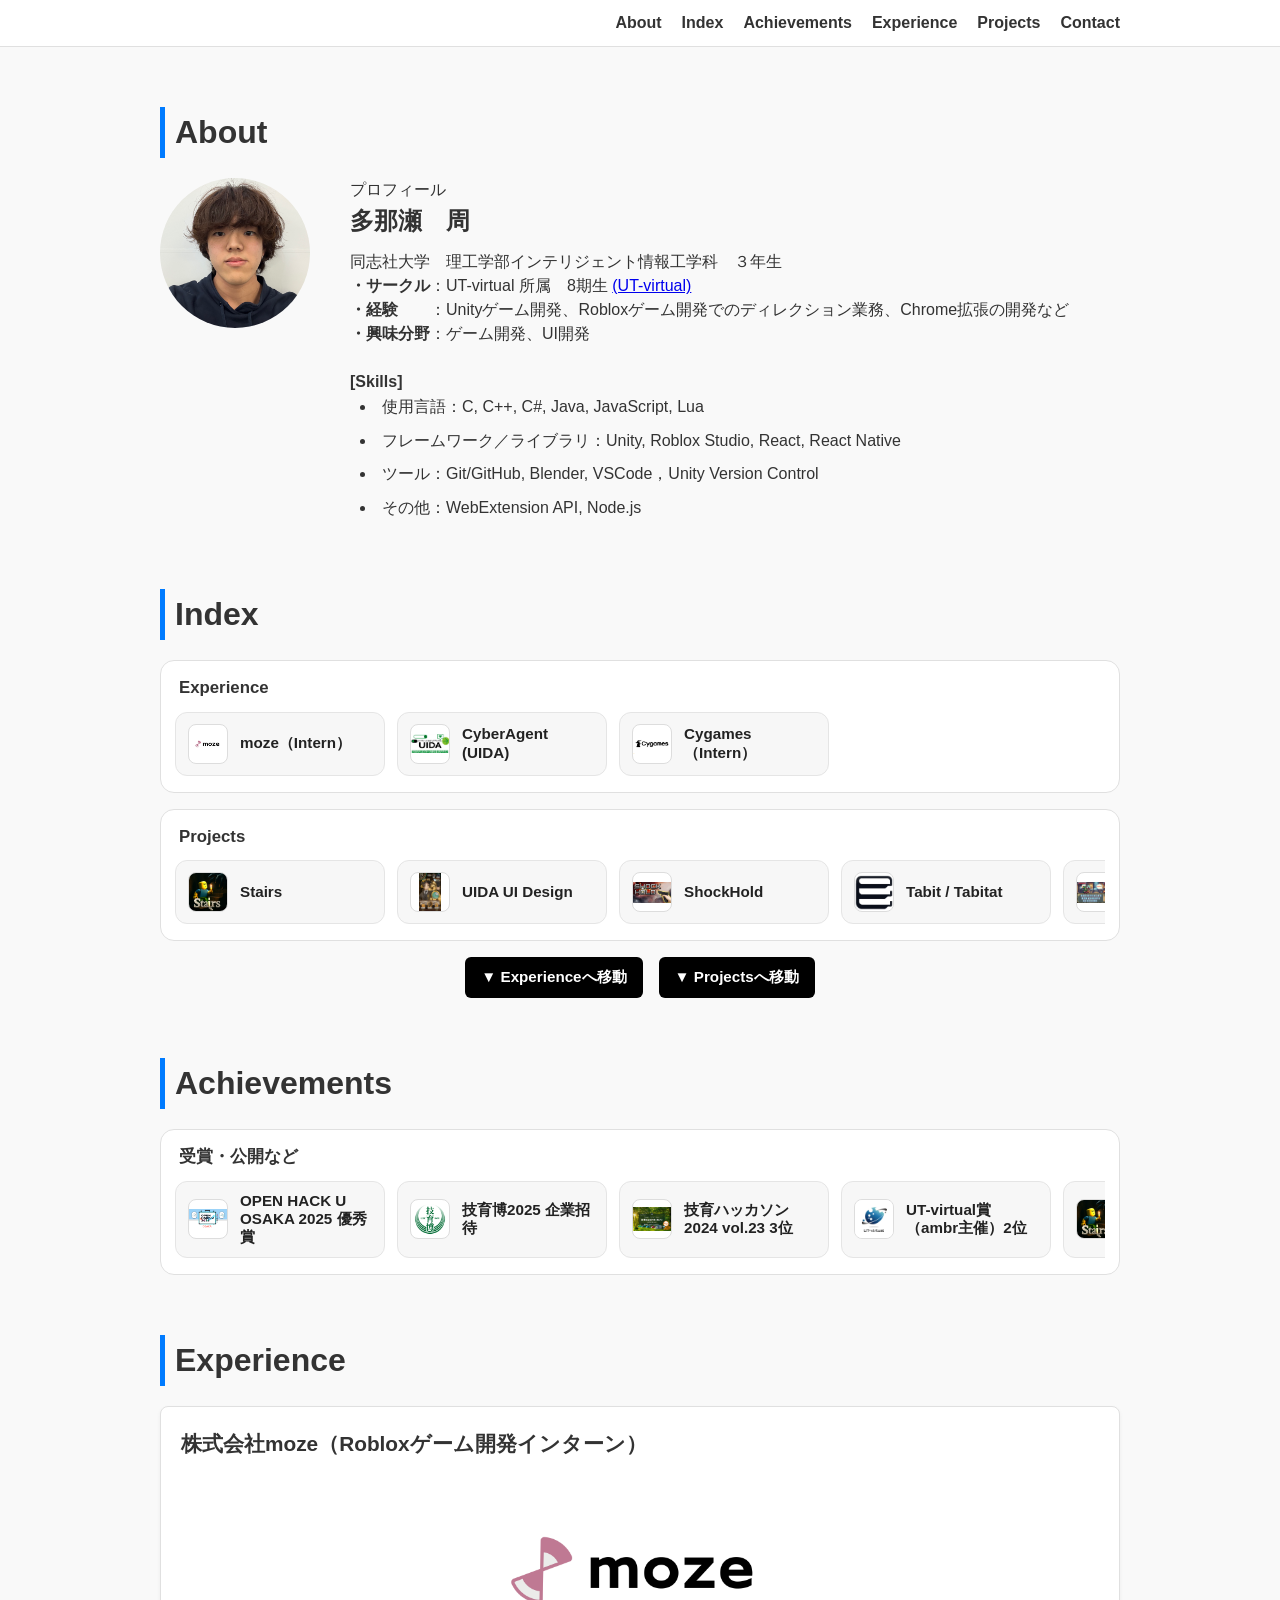
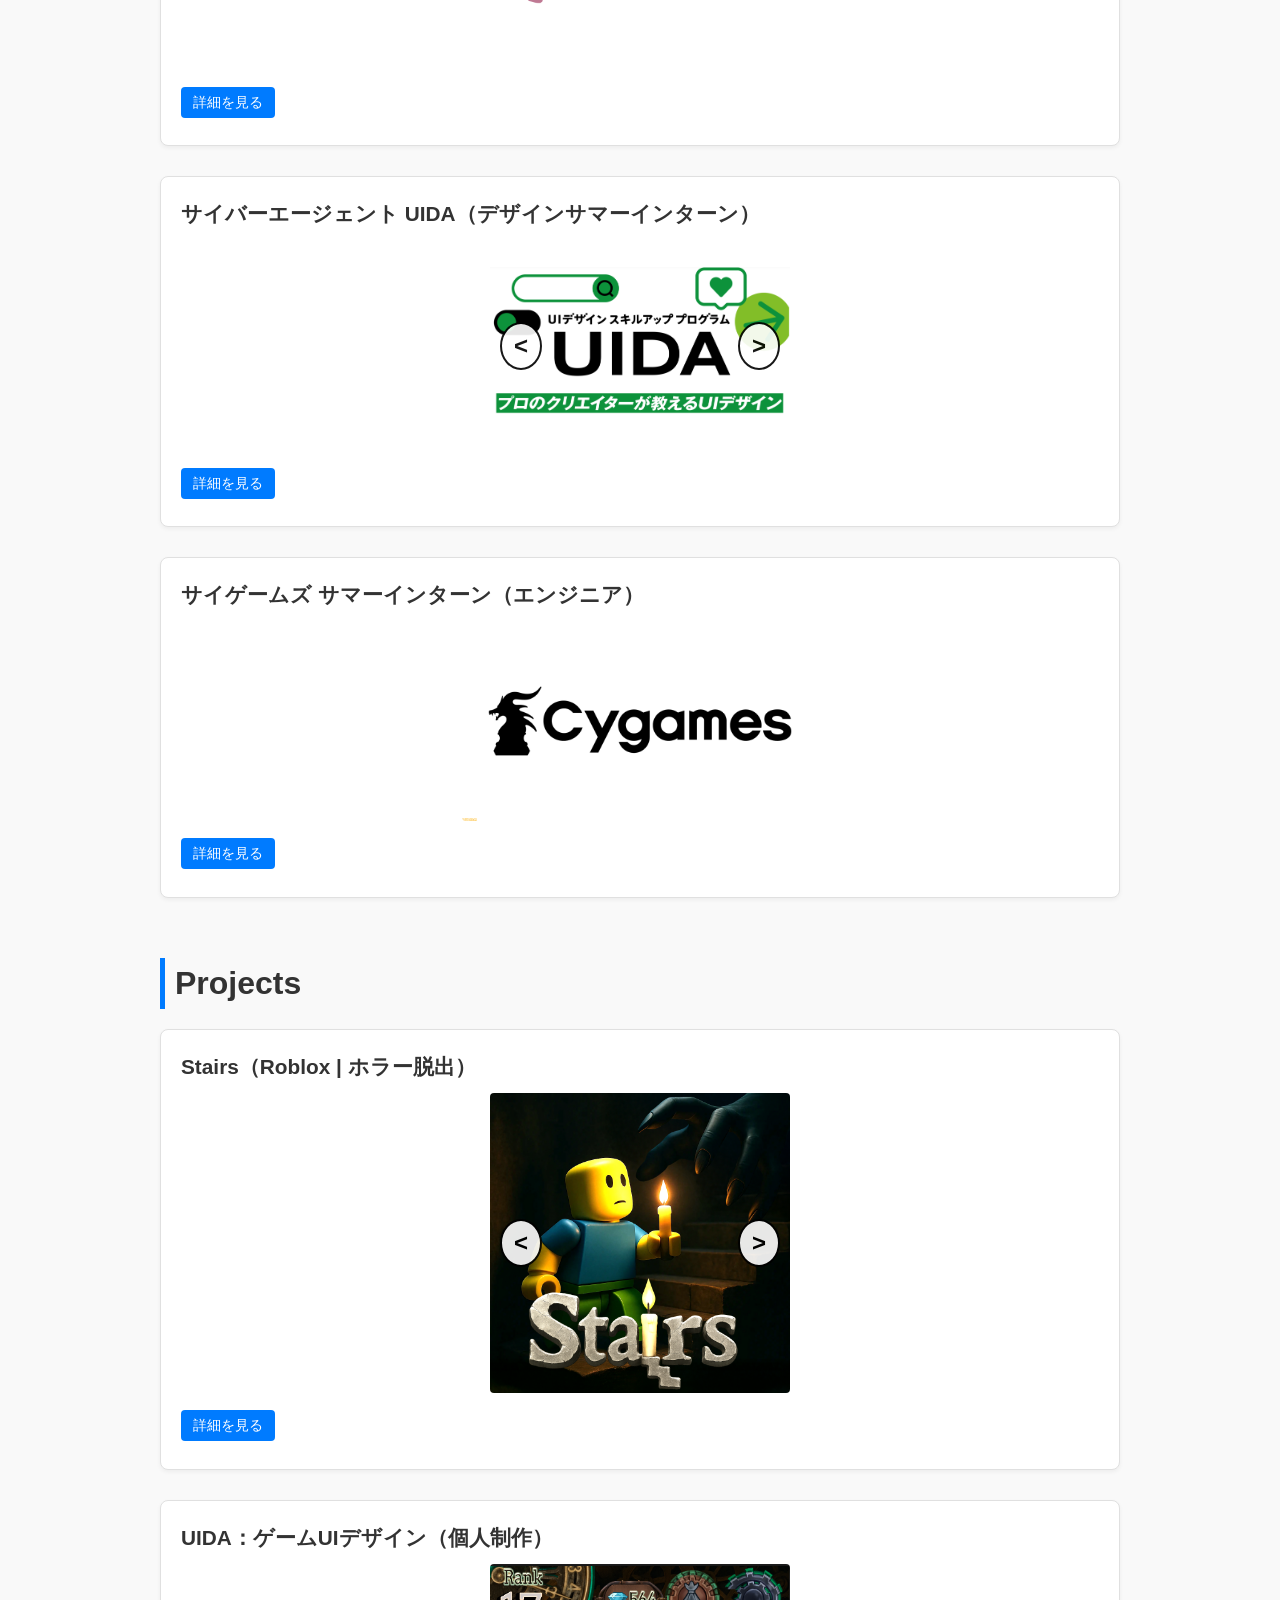
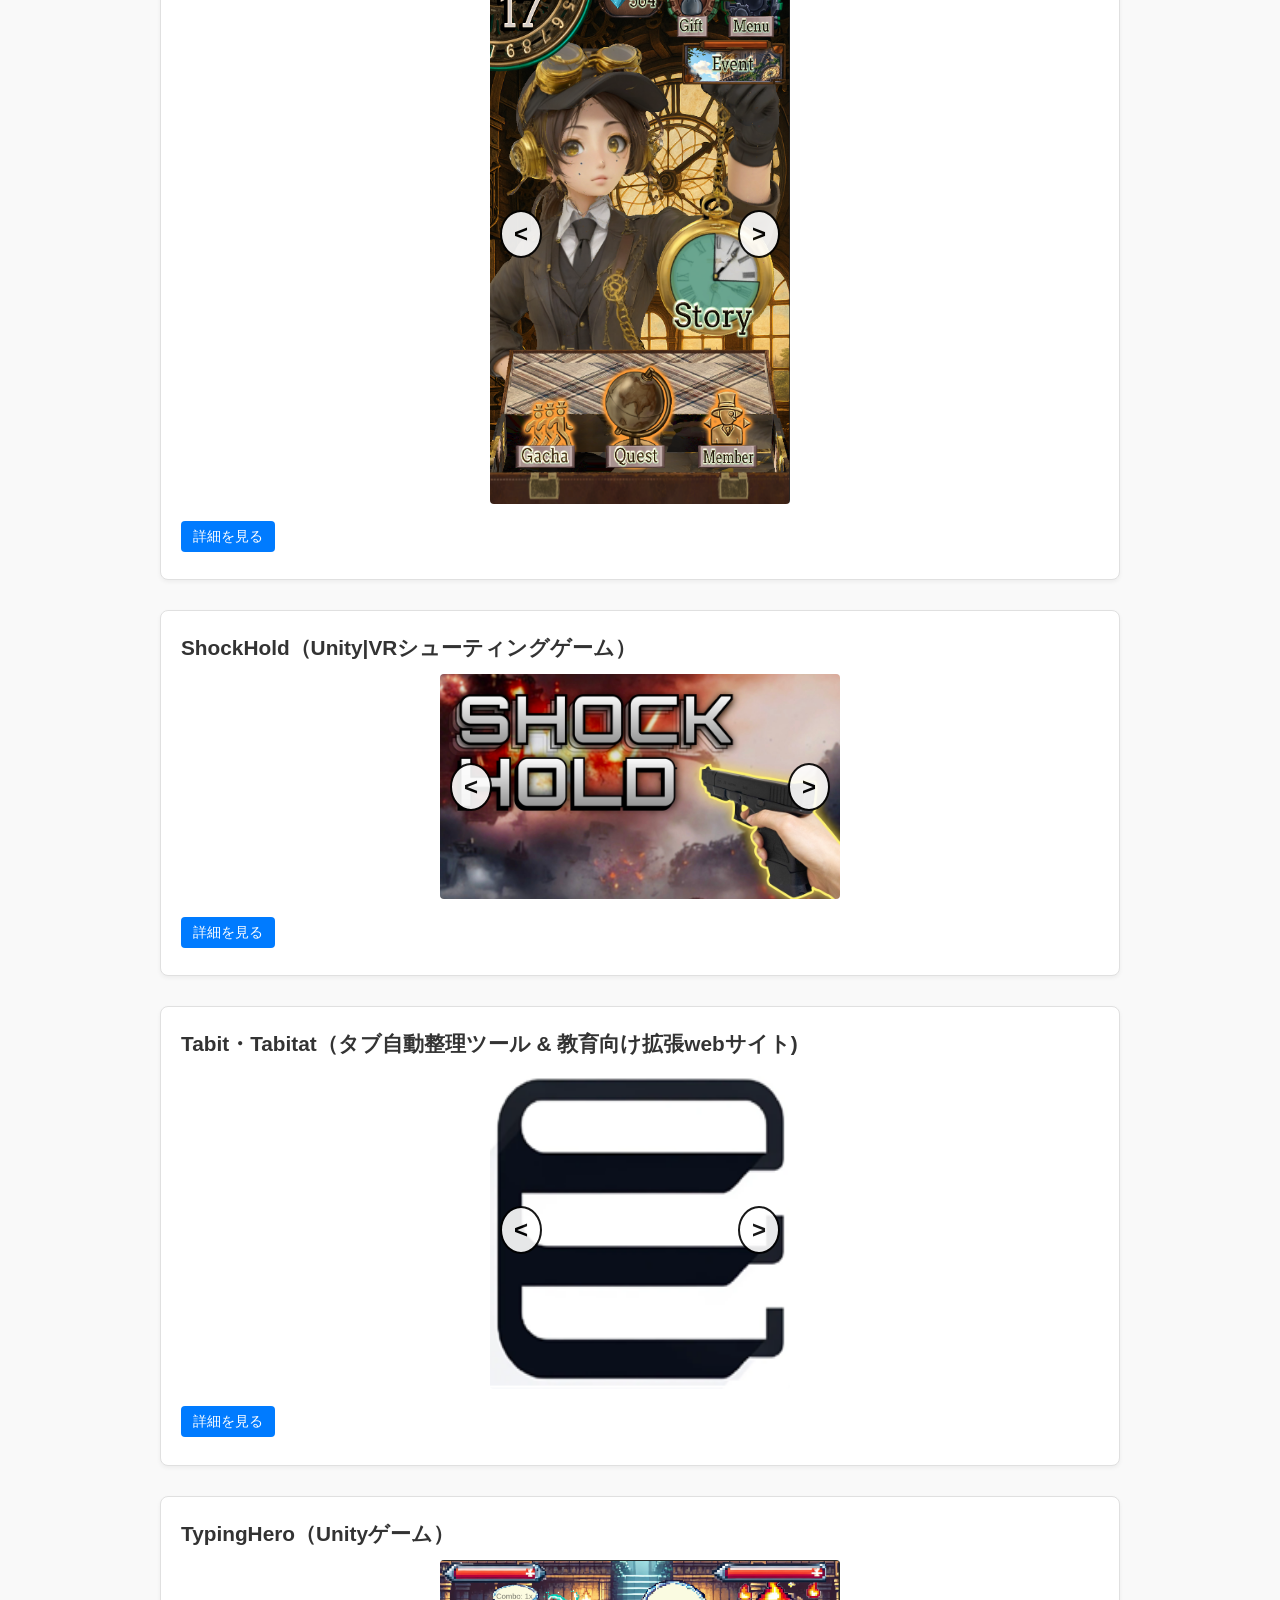
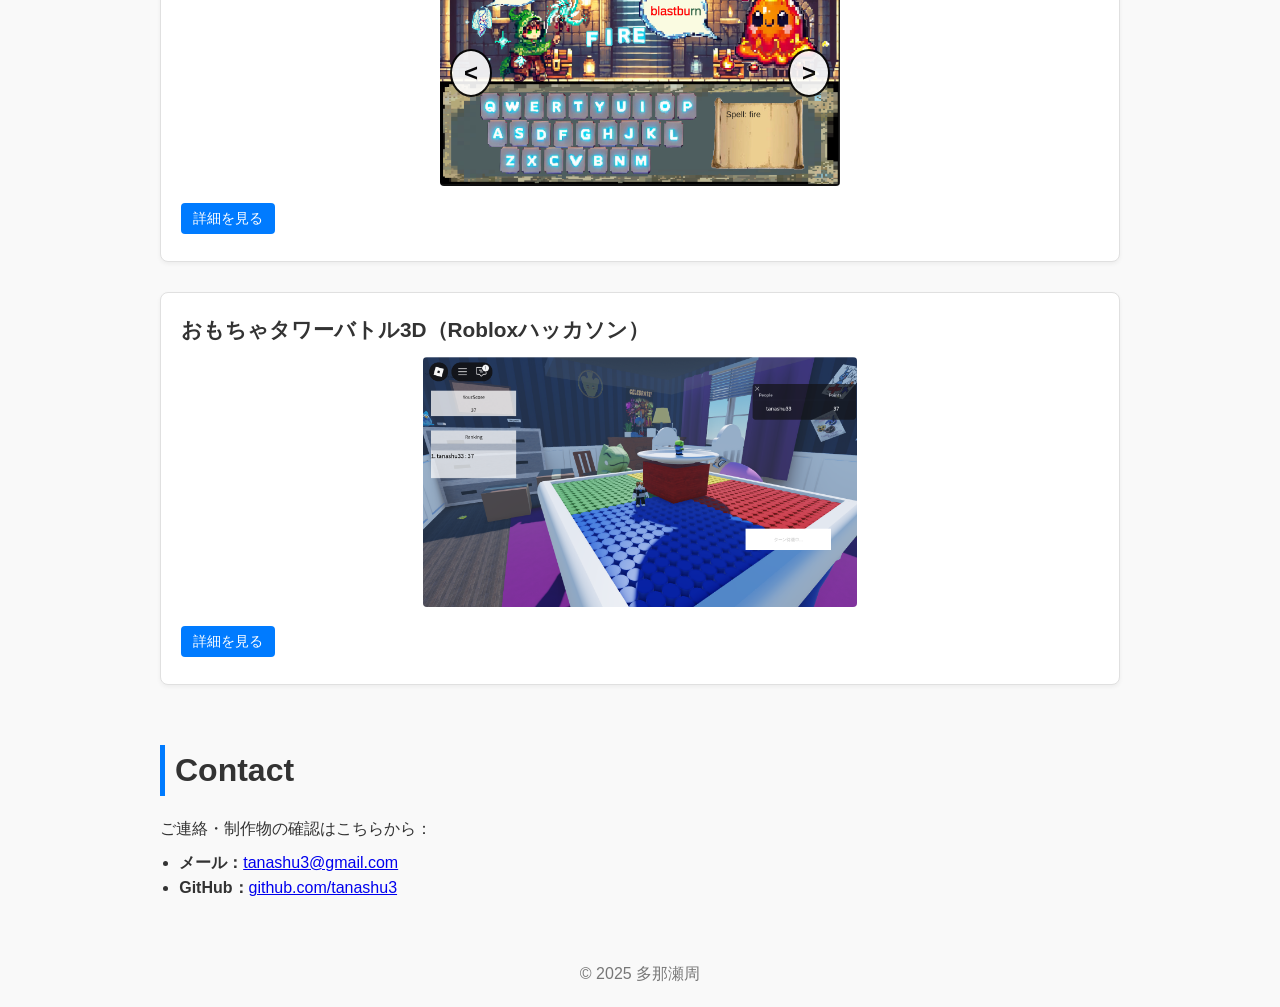
==== index.html @ 88d8fa2b "Update index.html" ====
<!DOCTYPE html>
<html lang="ja">
<head>
    <meta charset="UTF-8" />
    <meta name="viewport" content="width=device-width, initial-scale=1.0" />
    <title>ポートフォリオ | 多那瀬周</title>
    <link rel="stylesheet" href="css/style.css" />
</head>
<body>
    <!-- ヘッダー -->
    <header>
        <nav class="navbar">
            <ul class="nav-list">
                <li><a href="#about">About</a></li>
                <li><a href="#overview">Index</a></li>
                <li><a href="#achievements">Achievements</a></li>
                <li><a href="#experience">Experience</a></li><!-- 見出しと表記を統一 -->
                <li><a href="#projects">Projects</a></li>
                <li><a href="#contact">Contact</a></li>
            </ul>
        </nav>
    </header>

    <!-- 自己紹介 -->
    <section id="about" class="section">
        <h2>About</h2>
        <div class="about-container">
            <img src="images/profile.jpg" alt="プロフィール写真" class="profile-img" />
            <div class="intro-text">
                <p class="label">プロフィール</p>
                <h3>多那瀬　周</h3>
                <p>
                    同志社大学　理工学部インテリジェント情報工学科　３年生<br>
                    <strong>・サークル</strong>：UT-virtual 所属　8期生
                    <a href="https://utvirtual.tech/" target="_blank" rel="noopener noreferrer">(UT-virtual)</a><br>
                    <strong>・経験</strong>　　：Unityゲーム開発、Robloxゲーム開発でのディレクション業務、Chrome拡張の開発など<br>
                    <strong>・興味分野</strong>：ゲーム開発、UI開発<br>
                    <br>
                    <strong>[Skills]</strong>
                </p>
              
                <ul class="skill-list">
                    <li>使用言語：C, C++, C#, Java, JavaScript, Lua</li>
                    <li>フレームワーク／ライブラリ：Unity, Roblox Studio, React, React Native</li>
                    <li>ツール：Git/GitHub, Blender, VSCode，Unity Version Control</li>
                    <li>その他：WebExtension API, Node.js</li>
                </ul>
            </div>
        </div>
    </section>

    <section id="overview" class="section">
        <h2>Index</h2>

        <!-- Experience row -->
        <div class="overview">
            <h3 class="overview-title">Experience</h3>
            <div class="overview-scroll" role="navigation" aria-label="経験の一覧">
                <a class="overview-item" href="#exp-moze">
                    <img src="images/icons/moze-logo.png" alt="" />
                    <span>moze（Intern）</span>
                </a>
                <a class="overview-item" href="#exp-uida">
                    <img src="images/icons/uida1.png" alt="" />
                    <span>CyberAgent (UIDA)</span>
                </a>
                <a class="overview-item" href="#exp-cygames">
                    <img src="images/icons/cygames.png" alt="" />
                    <span>Cygames（Intern）</span>
                </a>
            </div>
        </div>

        <!-- Projects row -->
        <div class="overview">
            <h3 class="overview-title">Projects</h3>
            <div class="overview-scroll" role="navigation" aria-label="プロジェクトの一覧">
                <a class="overview-item" href="#proj-stairs">
                    <img src="images/icons/stairs.png" alt="" />
                    <span>Stairs</span>
                </a>
                <a class="overview-item" href="#proj-uida">
                    <img src="images/icons/uida-p1.png" alt="" />
                    <span>UIDA UI Design</span>
                </a>
                <a class="overview-item" href="#proj-shockhold">
                    <img src="images/icons/shockhold1.png" alt="" />
                    <span>ShockHold</span>
                </a>
                <a class="overview-item" href="#proj-tabit">
                    <img src="images/icons/tabit1.png" alt="" />
                    <span>Tabit / Tabitat</span>
                </a>
                <a class="overview-item" href="#proj-typinghero">
                    <img src="images/icons/typing-hero1.png" alt="" />
                    <span>TypingHero</span>
                </a>
                <a class="overview-item" href="#proj-toytower">
                    <img src="images/icons/toy-tower.png" alt="" />
                    <span>おもちゃタワーバトル3D</span>
                </a>
            </div>
        </div>
        <div class="overview-jump">
            <a href="#experience" class="jump-btn">▼ Experienceへ移動</a>
            <a href="#projects" class="jump-btn">▼ Projectsへ移動</a>
        </div>
    </section>

    <section id="achievements" class="section">
        <h2>Achievements</h2>

        <div class="overview">
            <h3 class="overview-title">受賞・公開など</h3>
            <div class="overview-scroll" role="navigation" aria-label="実績の一覧">
                <!-- Tabit / Tabitat：優秀賞 -->
                <a class="overview-item" href="#proj-tabit" title="OPEN HACK U OSAKA 2025 優秀賞（全体2位）">
                    <img src="images/icons/award.png" alt="" />
                    <span>OPEN HACK U OSAKA 2025 優秀賞</span>
                </a>

                <!-- Tabit / Tabitat：技育博 招待 -->
                <a class="overview-item" href="#proj-tabit" title="技育博2025 企業招待・贈呈">
                    <img src="images/icons/invite.png" alt="" />
                    <span>技育博2025 企業招待</span>
                </a>

                <!-- TypingHero：3位 -->
                <a class="overview-item" href="#proj-typinghero" title="技育ハッカソン2024 vol.23 3位">
                    <img src="images/icons/trophy3.png" alt="" />
                    <span>技育ハッカソン2024 vol.23 3位</span>
                </a>

                <!-- おもちゃタワーバトル3D：2位 -->
                <a class="overview-item" href="#proj-toytower" title="UT-virtual賞 2位（ambr主催）">
                    <img src="images/icons/trophy2.png" alt="" />
                    <span>UT-virtual賞（ambr主催）2位</span>
                </a>

                <!-- Stairs：公開 -->
                <a class="overview-item" href="#proj-stairs" title="Roblox で公開">
                    <img src="images/icons/stairs.png" alt="" />
                    <span>Stairs 公開（Roblox）</span>
                </a>
            </div>
        </div>
    </section>

    <!-- 経験 -->
    <section id="experience" class="section">
        <h2>Experience</h2>
        <div class="project-card" id="exp-moze">
            <h3 class="project-title">株式会社moze（Robloxゲーム開発インターン）</h3>
            <img src="images/moze-logo.png" alt="mozeインターン" class="project-img" loading="lazy" />

            <!-- アクセシビリティ属性を付与 -->
            <button class="toggle-details" aria-expanded="false" aria-controls="moze-details">詳細を見る</button>

            <div id="moze-details" class="project-details">
                <div class="subsection">
                    <h4>概要</h4>
                    <p>
                        Robloxの<strong>企画〜ディレクション</strong>を担当（3名体制）。要件定義→タスク設計→レビューまで一貫して推進。<br>
                        自分主導のタイトル<strong>「Stairs」</strong>をリリースし、現在はダッシュボードで<strong>Retention</strong>（Day1/Day7など）や行動データを見ながら、
                        <strong>レベル設計・難易度・演出のアップデート</strong>に継続的に携わっている。<br>
                        ▶<a href="https://www.moze.ai/" target="_blank" rel="noopener noreferrer">株式会社mozeホームページ</a>
                    </p>
                </div>

                <div class="subsection">
                    <h4>Roblox人気ゲーム分析レポート：</h4>
                    <p>
                        プレイヤー維持率・収益性・配信者連携など、ヒット作の構造を分析。<br>
                        ▶ <a href="docs/roblox_hit_analysis.pdf" target="_blank" rel="noopener noreferrer">分析レポート（PDF）を開く</a>
                    </p>
                </div>

                <div class="subsection">
                    <h4>ホラーゲーム分析レポート：</h4>
                    <p>
                        『DOORS』『Rainbow Friends』などの演出・共体験要素・拡散性を分析。<br>
                        ▶ <a href="docs/roblox_horror_analysis.pdf" target="_blank" rel="noopener noreferrer">ホラーゲームレポート（PDF）を開く</a>
                    </p>
                </div>
            </div>
        </div>

        <!-- NEW: サイバーエージェント UIDA -->
        <div class="project-card" id="exp-uida">
            <h3 class="project-title">サイバーエージェント UIDA（デザインサマーインターン）</h3>
            <div class="image-slider image-slider--narrow" aria-label="UIDA インターン スクリーンショット">
                <div class="slider-container">
                    <img src="images/uida1.png" alt="UIDA インターン スクリーンショット 1" class="project-img" loading="lazy" />
                    <img src="images/uida2.png" alt="UIDA インターン スクリーンショット 2" class="project-img" loading="lazy" />
                </div>
                <button class="prev-btn" aria-label="前の画像へ">&lt;</button>
                <button class="next-btn" aria-label="次の画像へ">&gt;</button>
            </div>
            <button class="toggle-details">詳細を見る</button>
            <div class="project-details">
                <div class="subsection">
                    <h4>参加概要</h4>
                    <ul class="subsection-list">
                        <li>テーマは<strong>全員共通</strong>、チームは分かれて活動（相互に相談し合う仲間というスタイル）。</li>
                        <li>作品制作は<strong>個人で完遂</strong>（情報設計〜デザイン〜実装まで自身で担当）。</li>
                        <li>これまで<strong>エンジニア</strong>としてゲーム制作を行ってきたが、<strong>デザイナーとしてゲームUI</strong>を作るのは初挑戦。</li>
                        <li>チームメンバーやメンターからの助言を得ながら、完成度の高いUIを設計・制作。</li>
                    </ul>
                    <p class="note-link">
                        ▶ 公式情報：<a href="https://www.cyberagent.co.jp/careers/students/event/detail/id=31982" target="_blank" rel="noopener noreferrer">UIDA - CyberAgent</a>
                    </p>
                </div>
            </div>
        </div>

        <div class="project-card" id="exp-cygames">
            <h3 class="project-title">サイゲームズ サマーインターン（エンジニア）</h3>

            <!-- ロゴはMoze/UIDAと同じ見た目で統一 -->
            <img src="images/cygames.png" alt="Cygames サマーインターン" class="project-img logo" loading="lazy" />

            <button class="toggle-details" aria-expanded="false" aria-controls="cygames-details">詳細を見る</button>
            <div id="cygames-details" class="project-details">
                <div class="subsection">
                    <h4>参加概要</h4>
                    <ul class="subsection-list">
                        <li><strong>エンジニアサマーインターン</strong>に参加。現場メンターのレビューのもと、短期開発課題に取り組みました。</li>
                        <li>課せられた課題を着実にこなし、ゲーム開発の実務フロー（要件整理→実装→検証→改善）を体験。</li>
                        <li><strong>チーム開発でのコミュニケーション力や実装能力を高く評価</strong>された。</li>
                    </ul>
                    <p class="note-link">
                        ▶ 公式情報：<a href="https://fresh.cygames.co.jp/internship/detail.html?engineer&summer" target="_blank" rel="noopener noreferrer">Cygames Summer Internship（エンジニア）</a>
                    </p>
                </div>
            </div>
        </div>
    </section>


    <!-- プロジェクト -->
    <section id="projects" class="section">
        <h2>Projects</h2>

        <!-- NEW: Stairs (Mozeでリリース) -->
        <div class="project-card" id="proj-stairs">
            <h3 class="project-title">Stairs（Roblox | ホラー脱出）</h3>

            <!-- Tabitと同形式の3枚スライダー -->
            <div class="image-slider image-slider--narrow" aria-label="Stairs スクリーンショットスライダー">
                <div class="slider-container">
                    <img src="images/stairs1.png" alt="Stairs ゲームアイコン" class="project-img" loading="lazy" />
                    <img src="images/stairs2.png" alt="Stairs ゲーム内スクリーンショット 1" class="project-img" loading="lazy" />
                    <img src="images/stairs3.png" alt="Stairs ゲーム内スクリーンショット 2" class="project-img" loading="lazy" />
                    <img src="images/stairs4.png" alt="Stairs ゲーム内スクリーンショット 3" class="project-img" loading="lazy" />
                </div>
                <button class="prev-btn" aria-label="前の画像へ">&lt;</button>
                <button class="next-btn" aria-label="次の画像へ">&gt;</button>
            </div>

            <button class="toggle-details" aria-expanded="false" aria-controls="stairs-details">詳細を見る</button>

            <div id="stairs-details" class="project-details">
                <!-- 1. 概要 -->
                <div class="subsection">
                    <h4>ゲーム概要</h4>
                    <ul class="subsection-list">
                        <li><strong>タイトル：</strong>Stairs</li>
                        <li><strong>ジャンル：</strong>ホラー脱出ゲーム</li>

                    </ul>
                </div>

                <!-- 2. サイクル＆進行 -->
                <div class="subsection">
                    <h4>ゲームサイクルとステージ進行</h4>
                    <ul class="subsection-list">
                        <li><strong>危険地帯（階段）：</strong>怪異が出現する階段を上り、上階のフロア（安全地帯）を目指す。</li>
                        <li><strong>安全地帯（フロア）：</strong>最初の到達者が出ると安全化。全員到達で怪異は消滅し、次ステージへ。</li>
                        <li><strong>構成：</strong>1→2階はチュートリアル（怪異なし）／2→8階がメイン。合計8つの「階段」を攻略。</li>
                    </ul>
                </div>

                <!-- 3. エリアデザイン -->
                <div class="subsection">
                    <h4>エリアデザイン</h4>
                    <ul class="subsection-list">
                        <li><strong>世界観：</strong>全体を「古びたアパート」で統一。</li>
                        <li><strong>ロビー：</strong>不気味で広いエントランス空間。</li>
                        <li><strong>フロア（安全地帯）：</strong>生活感の残る古びた風景で、親近感と不安を同居。</li>
                        <li><strong>階段（危険地帯）：</strong>薄暗く圧迫感のある導線空間。</li>
                        <li><strong>エンディング（8階）：</strong>解放と達成の演出。封鎖されていたエレベーターが解放され、ロビーへ帰還可能に。</li>
                    </ul>
                </div>



                <p class="note-link">▶ Roblox公開ページ：<a href="https://www.roblox.com/ja/games/123132618690523/Stairs" target="_blank" rel="noopener noreferrer">Stairs</a></p>
            </div>
        </div>

        <div class="project-card" id="proj-uida">
            <h3 class="project-title">UIDA：ゲームUIデザイン（個人制作）</h3>
            <div class="image-slider image-slider--narrow" aria-label="UIDA 作品スクリーンショット">
                <div class="slider-container">
                    <img src="images/uida-p1.png" alt="UIDA 作品 ホーム画面" class="project-img" loading="lazy" />
                    <img src="images/uida-p3.png" alt="UIDA 作品 バトル画面2" class="project-img" loading="lazy" />
                    <img src="images/uida-p4.png" alt="UIDA 作品 バトル画面3" class="project-img" loading="lazy" />
                    <img src="images/uida-p5.png" alt="UIDA 作品 バトル画面4" class="project-img" loading="lazy" />
                    <img src="images/uida-p6.png" alt="UIDA 作品 バトル画面5" class="project-img" loading="lazy" />
                    <img src="images/uida-p7.png" alt="UIDA 作品 スキルカットイン" class="project-img" loading="lazy" />
                </div>
                <button class="prev-btn" aria-label="前の画像へ">&lt;</button>
                <button class="next-btn" aria-label="次の画像へ">&gt;</button>
            </div>
            <button class="toggle-details">詳細を見る</button>
            <div class="project-details">
                <div class="subsection">
                    <h4>作品ポイント</h4>
                    <ul class="subsection-list">
                        <li>共通テーマのもと、<strong>個人でUI一式を設計・制作</strong>（ワイヤー→モック→アセット→プロト実装）。</li>
                        <li>チームに相談しながら意思決定し、<strong>メンターのフィードバック</strong>を反映して改善サイクルを高速化。</li>
                        <li>エンジニア経験を活かし、<strong>実装想定のレイアウト・遷移</strong>まで踏み込んで設計。</li>
                        <li>
                            <strong>ホーム画面では3DモデルをUIに統合</strong>。2D UIの中に3Dモデルを配置し、その一部をボタン化することで、<br>
                            他のボタンより重要であることを直感的に伝える工夫を行った。
                        </li>
                    </ul>
                </div>
            </div>
        </div>

        <!-- ShockHold -->
        <div class="project-card" id="proj-shockhold">
            <h3 class="project-title">ShockHold（Unity|VRシューティングゲーム）</h3>

            <div class="image-slider" aria-label="ShockHold スクリーンショットスライダー">
                <div class="slider-container">
                    <img src="images/shockhold1.png" alt="ShockHold スクリーンショット 1" class="project-img" loading="lazy" />
                    <img src="images/shockhold2.png" alt="ShockHold スクリーンショット 2" class="project-img" loading="lazy" />
                    <img src="images/shockhold3.png" alt="ShockHold スクリーンショット 3" class="project-img" loading="lazy" />
                </div>
                <button class="prev-btn" aria-label="前の画像へ">&lt;</button>
                <button class="next-btn" aria-label="次の画像へ">&gt;</button>
            </div>

            <button class="toggle-details" aria-expanded="false" aria-controls="shockhold-details">詳細を見る</button>

            <div id="shockhold-details" class="project-details">
                <div class="subsection">
                    <h4>概要：</h4>
                    <p>
                        「Shock Hold」は、4人チームで制作したVR専用の3Dシューティングゲーム。
                        空・海・陸のあらゆる方向から押し寄せる敵から金庫を守るゲームで、
                        プレイヤーは自ら銃を手に取り、現実の身体を動かしながら臨場感ある戦闘を体験できる。<br>
                        [担当範囲]<br>
                        難易度ごとのステージ自動生成機能、グレネードランチャーによる地形破壊機能(Unity(C#), Blender)
                    </p>
                </div>

                <div class="features">
                    <h4>特徴：</h4>
                    <ul class="features-list">
                        <li>
                            <strong>VRならではの臨場感と操作感：</strong>
                            実際のエアガンをコントローラーとして用い、発射時の反動を光センサーで検知してトリガーに連動させることで、視覚・触覚を組み合わせたリアルな射撃体験を実現。
                        </li>
                        <li>
                            <strong>難易度選択とバイオーム変化(ステージの自動生成)：</strong>
                            <ul>
                                <li>Easyモード：開放的な草原ステージ。敵は赤いアウトラインで常に見えるため、初心者や子どもでも遊びやすい。</li>
                                <li>Hardモード：ジャングルのように暗く複雑な地形が生成され、敵の接近が分かりづらく緊張感が高まる。</li>
                            </ul>
                        </li>
                    </ul>
                </div>

                <div class="subsection">
                    <h4>展示・実績：</h4>
                    <ul class="subsection-list">
                        <li><strong>東京大学五月祭</strong>にて1プレイ500円で出展、多数の体験者を集めアンケートも実施。</li>
                        <li>現在もフィードバックを活かし、<strong>次回展示（駒場祭）に向けて開発を継続中。</strong></li>
                        <li>▶公式サイト：<a href="https://dyecon.github.io/shockHold/" target="_blank" rel="noopener noreferrer">ShockHold公式ページ</a></li>
                    </ul>
                    <div class="subsection">
                        <h4>デモ動画：</h4>
                        <div class="video-row">
                            <div class="video-embed">
                                <p><strong>体験動画 vol2.0.0（5月祭展示）</strong></p>
                                <iframe src="https://www.youtube.com/embed/7N8qsHZpClg"
                                        title="体験動画 vol2.0.0"
                                        loading="lazy"
                                        frameborder="0"
                                        allow="accelerometer; autoplay; clipboard-write; encrypted-media; gyroscope; picture-in-picture"
                                        allowfullscreen>
                                </iframe>
                            </div>
                            <div class="video-embed">
                                <p><strong>5月祭用アテンド解説動画</strong></p>
                                <iframe src="https://www.youtube.com/embed/ZhDc_zUdXNE"
                                        title="アテンド解説動画"
                                        loading="lazy"
                                        frameborder="0"
                                        allow="accelerometer; autoplay; clipboard-write; encrypted-media; gyroscope; picture-in-picture"
                                        allowfullscreen>
                                </iframe>
                            </div>
                        </div>
                        <p class="note-link">
                            途中経過：<a href="https://youtu.be/yj_4LSQL_9s" target="_blank" rel="noopener noreferrer">体験動画 vol1.1.0（サークル内発表）</a>
                        </p>
                    </div>
                </div>
            </div>
        </div>

        <!-- Tabit / Tabitat -->
        <div class="project-card" id="proj-tabit">
            <h3 class="project-title">Tabit・Tabitat（タブ自動整理ツール & 教育向け拡張webサイト)</h3>

            <!-- 幅を個別指定（nth-of-type依存を廃止） -->
            <div class="image-slider image-slider--narrow" aria-label="Tabit スクリーンショットスライダー">
                <div class="slider-container">
                    <img src="images/tabit1.png" alt="Tabit スクリーンショット 1" class="project-img" loading="lazy" />
                    <img src="images/tabit2.png" alt="Tabit スクリーンショット 2" class="project-img" loading="lazy" />
                    <img src="images/tabit3.png" alt="Tabit スクリーンショット 3" class="project-img" loading="lazy" />
                </div>
                <button class="prev-btn" aria-label="前の画像へ">&lt;</button>
                <button class="next-btn" aria-label="次の画像へ">&gt;</button>
            </div>

            <button class="toggle-details" aria-expanded="false" aria-controls="tabit-details">詳細を見る</button>

            <div id="tabit-details" class="project-details">
                <div class="subsection">
                    <h4>概要：</h4>
                    <p>
                        Tabit は、2人チームで開発した、開きすぎたタブを自動分類・グループ化し、整理状態を常に保つ Chrome 拡張。<br>
                        作業中に増えがちなブラウザタブを、内容・キーワード・閲覧時間に基づいて分類し、
                        ユーザーの思考を妨げずに最適な作業環境を提供する。<br>
                        さらに教育機関や企業向けに展開した「Tabitat」ではタブの状態共有・管理・制御機能を備え、授業や業務の効率化を支援。<br>
                        [担当範囲]<br>
                        UI設計、Chromeの拡張機能のグループ化する機能全般、TabitatとTabit側で情報をやり取りする機構のTabit側を実装
                    </p>
                </div>

                <div class="subsection">
                    <h4>主な機能：</h4>
                    <ul class="subsection-list">
                        <li><strong>自動ジャンル分類＆グループ化：</strong>作業・調査・SNS などに応じてタブを自動整理し、グループ化。</li>
                        <li><strong>ウィンドウを横断したタブ検索・統合機能：</strong>キーワード一致するタブを別ウィンドウからも検索し、1つのウィンドウにまとめて表示。</li>
                        <li><strong>一覧からのタブ編集：</strong>Tabit上の一覧からタブを削除したり、ドラッグ＆ドロップで順番を移動可能。</li>
                        <li><strong>TabitatによるTabitの機能拡張：</strong>教師 / 管理者によるタブ共有・同期・監視が可能なWeb連携型拡張</li>
                    </ul>
                </div>

                <div class="subsection">
                    <h4>【UI/UX面】でのこだわり：</h4>
                    <p>
                        直感的な操作性を追求し、普段ブラウザで行うタブ操作（ドラッグ＆ドロップでの移動や削除）をそのまま再現。さらに、ホバーで拡大するボタンやワンクリックで展開・折りたたみ可能な操作性を両立することで、ユーザーが説明なしでも直感的に使えることを目指しました。<br>
                        この「慣れ親しんだ操作を新しい製品にも取り入れる」という思想は、AppleのHuman Interface Guidelinesなどを参考にしたもので、学習コストを下げ、快適な使用感に繋げました。
                    </p>
                </div>

                <div class="subsection">
                    <h4>実績・反響：</h4>
                    <ul class="subsection-list">
                        <li>OPEN HACK U OSAKA 2025 <strong>優秀賞（全体2位）</strong>受賞</li>
                        <li>技育博2025 にて多数の企業から関心を獲得し、<strong>技術書の贈呈</strong>を受け、<strong>オフィス見学・懇親会にも招待</strong></li>
                        <li>▶Chrome Web Store：<a href="https://chromewebstore.google.com/detail/glcipgmgjcfpdmmomflnhgenkkchlmln?utm_source=item-share-cb" target="_blank" rel="noopener noreferrer">Tabitサイト</a></li>
                    </ul>
                </div>

                <div class="subsection">
                    <h4>デモ動画：</h4>
                    <div class="demo-video">
                        <iframe src="https://www.youtube.com/embed/FbF4foxe-ls"
                                title="Tabit デモ動画"
                                loading="lazy"
                                frameborder="0"
                                allow="accelerometer; autoplay; clipboard-write; encrypted-media; gyroscope; picture-in-picture"
                                allowfullscreen>
                        </iframe>
                    </div>
                </div>
            </div>
        </div>

        <!-- TypingHero -->
        <div class="project-card" id="proj-typinghero">
            <h3 class="project-title">TypingHero（Unityゲーム）</h3>

            <div class="image-slider" aria-label="TypingHero スクリーンショットスライダー">
                <div class="slider-container">
                    <img src="images/typing-hero1.png" alt="TypingHero スクリーンショット 1" class="project-img" loading="lazy" />
                    <img src="images/typing-hero2.png" alt="TypingHero スクリーンショット 2" class="project-img" loading="lazy" />
                    <img src="images/typing-hero3.png" alt="TypingHero スクリーンショット 3" class="project-img" loading="lazy" />
                </div>
                <button class="prev-btn" aria-label="前の画像へ">&lt;</button>
                <button class="next-btn" aria-label="次の画像へ">&gt;</button>
            </div>

            <button class="toggle-details" aria-expanded="false" aria-controls="typinghero-details">詳細を見る</button>

            <div id="typinghero-details" class="project-details">
                <div class="subsection">
                    <h4>概要：</h4>
                    <p>
                        タイピングで敵を倒しながら物語を進める、2D横スクロール形式の学習RPG。<br>
                        ハッカソンでプロトタイプを4人チームで作成。大会後は個人で企画・実装・演出まで一貫して開発し、<br>快感と成長を両立させた学習体験を提供。<br>
                        [担当範囲]<br>
                        UI設計、バトルロジック、アニメーション演出（Unity / C#）
                    </p>
                </div>

                <div class="subsection">
                    <h4>特徴：</h4>
                    <ul class="subsection-list">
                        <li><strong>成功率に応じた攻撃演出とダメージ変化：</strong>正確な入力ほど攻撃演出が豪華になり、ダメージも増加。タイピングへの集中と達成感を高める設計。</li>
                        <li><strong>入力傾向に応じた個別難易度：</strong>過去の入力精度から苦手な文字列を分析し、出現頻度を調整。プレイヤーに合った学習体験を実現。</li>
                    </ul>
                </div>

                <div class="subsection">
                    <h4>展示・実績：</h4>
                    <ul class="subsection-list">
                        <li>「技育ハッカソン2024 vol.23」3位入賞</li>
                        <li>UIと学習性の融合が評価され、現在も一般公開に向けて継続開発中</li>
                        <li>▶Unity Playで公開中: <a href="https://play.unity.com/ja/games/b9aa9478-fca8-4a03-ba26-d3dc4d3b400a/typinghero" target="_blank" rel="noopener noreferrer">Unity Play | TypingHero game</a></li>
                    </ul>
                </div>

                <div class="subsection">
                    <h4>デモ動画(大会用の紹介動画)：</h4>
                    <div class="demo-video">
                        <iframe src="https://www.youtube.com/embed/iV4nOJY4aY8"
                                title="TypingHero 紹介動画"
                                loading="lazy"
                                frameborder="0"
                                allow="accelerometer; autoplay; clipboard-write; encrypted-media; gyroscope; picture-in-picture"
                                allowfullscreen>
                        </iframe>
                    </div>
                </div>
            </div>
        </div>

        <!-- おもちゃタワーバトル3D -->
        <div class="project-card" id="proj-toytower">
            <h3 class="project-title">おもちゃタワーバトル3D（Robloxハッカソン）</h3>

            <img src="images/toy-tower.png" alt="おもちゃタワーバトル3D スクリーンショット" class="project-img" loading="lazy" />

            <button class="toggle-details" aria-expanded="false" aria-controls="toy-details">詳細を見る</button>

            <div id="toy-details" class="project-details">
                <div class="subsection">
                    <h4>概要：</h4>
                    <p>
                        「おもちゃタワーバトル3D」は、8時間で制作されたカジュアル対戦ゲームであり、<br><strong>プレイヤー自身が“積み上げられるおもちゃ”</strong>となってバランスを保ちながら
                        順番に重なっていくユニークな作品である。<br>物理演算による崩壊リスクとターン制の戦略性を組み合わせ、最後まで崩さずに高得点を狙うことが勝利条件となる。<br>
                        実装したいギミックや処理したいバグも多くあったが、<strong>制作時間が8時間</strong>と限られており、納得のいくクオリティには<br>仕上げきれなかった点が非常に悔しかった。<br>
                        この経験を糧に、今後も引き続きRoblox開発に取り組み、より完成度の高い作品を目指していきたい。<br>
                        [担当範囲]<br>
                        ポイントによる各プレイヤーのランキング表示、ゲーム開始時のポイントの初期化
                    </p>
                </div>

                <div class="subsection">
                    <h4>特徴：</h4>
                    <ul class="subsection-list">
                        <li><strong>直感的な遊び方（ロブロックスらしさ）：</strong>操作説明なしでも理解できるゲーム設計。視覚的・物理的に結果が直感的に分かるため、子どもでも楽しめる。</li>
                        <li><strong>ポップでカオスな空間演出：</strong>毎ターン形状がランダムで変わるプレイヤーが、部屋の中に積み上がっていく様子は、見た目も賑やかで盛り上がる。</li>
                        <li><strong>携帯でも動く軽量設計：</strong>モバイル環境でも快適に動作するよう処理と描画を最適化。</li>
                        <li><strong>ロビー＆マッチングの導線：</strong>ロビー → マッチングエリア → 積み上げエリアというシンプルで分かりやすい導線設計。</li>
                    </ul>
                </div>

                <div class="subsection">
                    <h4>実績：</h4>
                    <ul class="subsection-list">
                        <li>UT-virtual内で開催された、<strong>株式会社ambr主催のRobloxハッカソン</strong>にて <strong>2位（UT-virtual賞）</strong> を受賞。</li>
                        <li>限られた制作時間内での完成度、ロブロックスらしさを意識した設計、新規性のあるシステムが高く評価された。</li>
                        <li>▶実際にリリースしたゲームURL：<a href="https://www.roblox.com/ja/games/78996187287078/3D" target="_blank" rel="noopener noreferrer">「おもちゃタワーバトル3D」</a></li>
                    </ul>
                </div>
            </div>
        </div>

    </section>

    <!-- 連絡先 -->
    <section id="contact" class="section">
        <h2>Contact</h2>
        <p>ご連絡・制作物の確認はこちらから：</p>
        <ul class="subsection-list">
            <li><strong>メール：</strong><a href="mailto:tanashu3@gmail.com">tanashu3@gmail.com</a></li>
            <li><strong>GitHub：</strong><a href="https://github.com/tanashu3" target="_blank" rel="noopener noreferrer">github.com/tanashu3</a></li>
        </ul>
    </section>

    <!-- フッター -->
    <footer>
        <p>© 2025 多那瀬周</p>
    </footer>

    <script src="js/main.js"></script>
</body>
    </html>
---- css/style.css ----
* {
    margin: 0;
    padding: 0;
    box-sizing: border-box;
}

body {
    font-family: 'Helvetica Neue', Arial, 'Hiragino Kaku Gothic ProN', sans-serif;
    line-height: 1.6;
    color: #333;
    background-color: #f9f9f9;
}

header {
    background-color: #fff;
    border-bottom: 1px solid #e0e0e0;
    position: sticky;
    top: 0;
    z-index: 100;
}

.navbar {
    max-width: 1000px;
    margin: 0 auto;
    padding: 10px 20px;
}

.nav-list {
    display: flex;
    list-style: none;
    justify-content: flex-end;
}

    .nav-list li {
        margin-left: 20px;
    }

    .nav-list a {
        text-decoration: none;
        color: #333;
        font-weight: bold;
    }

        .nav-list a:hover {
            color: #007bff;
        }

.section {
    max-width: 1000px;
    margin: 60px auto;
    padding: 0 20px;
}

    .section h2 {
        font-size: 2rem;
        margin-bottom: 20px;
        border-left: 5px solid #007bff;
        padding-left: 10px;
    }

.about-container {
    display: flex;
    flex-wrap: wrap;
    align-items: flex-start;
    gap: 20px;
    margin-top: 20px;
}

.intro-text {
    flex: 1;
    min-width: 0;
}

.profile-img {
    width: 150px;
    height: 150px;
    border-radius: 50%;
    object-fit: cover;
    margin-right: 20px;
}

.intro-text h3 {
    font-size: 1.5rem;
    margin-bottom: 10px;
}

.intro-text p {
    font-size: 1rem;
    line-height: 1.5;
}

.skill-list {
    list-style: disc inside;
    padding-left: 10px;
}

    .skill-list li {
        margin-bottom: 8px;
    }

.project-card {
    background-color: #fff;
    border: 1px solid #e0e0e0;
    border-radius: 8px;
    padding: 20px;
    margin-bottom: 30px;
    box-shadow: 0 2px 4px rgba(0,0,0,0.05);
    transition: box-shadow 200ms ease;
}

    .project-card:hover {
        box-shadow: 0px 3px 1px -2px rgba(0,0,0,0.2), 0px 2px 2px 0px rgba(0,0,0,0.14), 0px 1px 5px 0px rgba(0,0,0,0.12);
    }

    .project-card h3 {
        font-size: 1.3rem;
        margin-bottom: 10px;
    }

.project-img {
    width: 100%;
    max-width: 600px;
    border-radius: 4px;
    margin-bottom: 10px;
}

#contactForm {
    max-width: 500px;
}

    #contactForm input, #contactForm textarea {
        width: 100%;
        padding: 8px;
        margin-bottom: 12px;
        border: 1px solid #ccc;
        border-radius: 4px;
    }

    #contactForm button {
        background-color: #007bff;
        color: #fff;
        border: none;
        padding: 10px 16px;
        border-radius: 4px;
        cursor: pointer;
    }

        #contactForm button:hover {
            background-color: #0056b3;
        }

.sns-links {
    margin-top: 20px;
}

footer {
    text-align: center;
    margin: 60px 0 20px;
    color: #777;
}

@media (max-width: 768px) {
    .about-container {
        flex-direction: column;
        text-align: center;
    }

    .profile-img {
        margin: 0 auto 20px;
    }

    .nav-list {
        justify-content: center;
    }
}

/* 特徴セクション */
.features h4 {
    font-size: 1.2rem;
    margin: 20px 0 10px;
    border-left: 4px solid #007bff;
    padding-left: 8px;
}

.features-list {
    list-style-type: disc;
    list-style-position: outside;
    margin: 0; /* 元: -2 を修正 */
    padding-left: 1.2em;
}

    .features-list li ul {
        list-style-type: circle;
        list-style-position: outside;
        margin: 0;
        padding-left: 1.2em;
    }

    .features-list > li {
        margin-bottom: 0.75em;
    }

    .features-list strong {
        display: block;
    }

/* 小見出し */
.subsection {
    margin-top: 20px;
}

    .subsection h4 {
        font-size: 1.2rem;
        margin: 0 0 10px;
        border-left: 4px solid #007bff;
        padding-left: 8px;
        color: #333;
    }

    .subsection p {
        font-size: 1rem;
        line-height: 1.6;
        margin-left: 1em;
    }

.subsection-list {
    list-style-type: disc;
    list-style-position: outside;
    padding-left: 1.2em;
    margin-top: 0.5em;
    margin-bottom: 1.5em;
}

.video-embed {
    margin-bottom: 1.5em;
}

#vol11Container {
    max-width: 360px;
    margin: 1em auto;
}

    #vol11Container iframe {
        width: 100%;
        height: auto;
        aspect-ratio: 16 / 9;
    }

.note-link {
    text-align: center;
    margin: 0;
    padding: 0.5em 0;
    margin-bottom: 1.5em;
    font-size: 0.9rem;
    color: #555;
}

    .note-link a {
        color: #007bff;
        text-decoration: none;
    }

        .note-link a:hover {
            text-decoration: underline;
        }

.video-row {
    display: flex;
    flex-wrap: wrap;
    gap: 1rem;
    margin-bottom: 1.5em;
}

    .video-row .video-embed {
        flex: 1 1 45%;
        min-width: 280px;
    }

.video-embed iframe {
    width: 100%;
    height: auto;
    aspect-ratio: 16 / 9;
}

.demo-video {
    text-align: center;
    margin: 1em 0;
}

    .demo-video iframe {
        width: 50%;
        max-width: 600px;
        aspect-ratio: 16 / 9;
        border: none;
        border-radius: 4px;
    }

.project-details {
    display: none;
    margin-top: 1em;
}

.toggle-details {
    display: inline-block;
    margin: 0.5em 0;
    padding: 6px 12px;
    font-size: 0.9rem;
    background-color: #007bff;
    color: #fff;
    border: none;
    border-radius: 4px;
    cursor: pointer;
}

    .toggle-details:hover {
        background-color: #0056b3;
    }

.image-slider {
    position: relative;
    width: 100%;
    max-width: 400px;
    margin: 0 auto 10px;
    overflow: hidden;
    border-radius: 4px;
}
/* Tabitと同じ“細め”幅が必要な場合に使用 */
.image-slider--narrow {
    max-width: 300px;
}

.slider-container {
    display: flex;
    transition: transform 0.4s ease-in-out;
}

.image-slider .project-img {
    width: 100%;
    flex-shrink: 0;
    max-width: 100%;
    margin: 0;
    border-radius: 0;
    display: block;
}

.prev-btn, .next-btn {
    position: absolute;
    top: 50%;
    transform: translateY(-50%);
    background-color: rgba(0,0,0,0.4);
    color: #fff;
    border: none;
    padding: 8px 12px;
    font-size: 1.5rem;
    cursor: pointer;
    z-index: 10;
    transition: background-color 0.2s ease;
}

    .prev-btn:hover, .next-btn:hover {
        background-color: rgba(0,0,0,0.7);
    }

.prev-btn {
    left: 10px;
}

.next-btn {
    right: 10px;
}

/* 経験セクションのロゴ・UIDAスライダー画像を統一 */
#experience .project-card .project-img {
  width: auto;
  height: 200px;      /* Mozeと同じ高さに固定 */
  margin: 0 auto 10px;
  display: block;
  object-fit: contain; /* 画像が潰れないように */
}
/* 経験セクションのロゴ・UIDAスライダー画像を統一 */
#experience .project-card .project-img {
    width: auto;
    height: 200px; /* Mozeと同じ高さに固定 */
    margin: 0 auto 10px;
    display: block;
    object-fit: contain; /* 画像が潰れないように */
}
/* スライダー矢印のスタイルをくっきり白黒に */
.prev-btn, .next-btn {
    position: absolute;
    top: 50%;
    transform: translateY(-50%);
    background-color: #fff; /* 白背景 */
    color: #000; /* 黒文字（矢印） */
    border: 2px solid #000; /* 黒枠でくっきり */
    padding: 8px 12px;
    font-size: 1.5rem;
    font-weight: bold;
    cursor: pointer;
    z-index: 10;
    transition: background-color 0.2s ease, color 0.2s ease;
    border-radius: 50%; /* 丸ボタンにするとさらに目立つ */
    opacity: 0.9;
}

    .prev-btn:hover, .next-btn:hover {
        background-color: #000; /* ホバー時は反転 */
        color: #fff;
    }

.prev-btn {
    left: 10px;
}

.next-btn {
    right: 10px;
}
/* ===== Overview（Index）の横スクロール行 ===== */
.overview {
    background: #fff;
    border: 1px solid #e0e0e0;
    border-radius: 14px;
    padding: 14px 14px 8px;
    margin-bottom: 16px;
}

.overview-title {
    font-size: 1.05rem;
    font-weight: 700;
    margin: 0 0 10px 4px;
    color: #333;
}

.overview-scroll {
    display: flex;
    gap: 12px;
    overflow-x: auto;
    overscroll-behavior-x: contain;
    scroll-snap-type: x proximity;
    padding-bottom: 8px;
    -webkit-overflow-scrolling: touch;
}

    /* スクロールバーを細く（必要なら消してOK） */
    .overview-scroll::-webkit-scrollbar {
        height: 8px;
    }

    .overview-scroll::-webkit-scrollbar-thumb {
        background: #c8c8c8;
        border-radius: 8px;
    }

    .overview-scroll::-webkit-scrollbar-track {
        background: transparent;
    }

.overview-item {
    flex: 0 0 auto; /* 横にずらっと並べる */
    width: 210px; /* “いい感じ”のカード幅 */
    min-height: 64px;
    display: flex;
    align-items: center;
    gap: 12px;
    text-decoration: none;
    color: #222;
    background: #f7f7f7;
    border: 1px solid #e5e5e5;
    border-radius: 12px;
    padding: 10px 12px;
    scroll-snap-align: start; /* スクロール止まりやすく */
    transition: transform .1s ease, box-shadow .1s ease, background-color .2s ease;
}

    .overview-item:hover {
        transform: translateY(-2px);
        background: #fff;
        box-shadow: 0 2px 6px rgba(0,0,0,.08);
    }

    .overview-item img {
        width: 40px;
        height: 40px; /* アイコンを少し大きめに */
        object-fit: contain;
        border-radius: 8px;
        background: #fff;
        border: 1px solid #ddd;
    }

    .overview-item span {
        font-weight: 700;
        font-size: .95rem;
        line-height: 1.2;
    }

/* モバイルはもう少し大きめにしつつ、横スクロール前提 */
@media (max-width: 520px) {
    .overview-item {
        width: 260px;
    }

        .overview-item img {
            width: 44px;
            height: 44px;
        }
}
/* ===== Overviewのジャンプボタン ===== */
.overview-jump {
    display: flex;
    justify-content: center;
    gap: 16px;
    margin-top: 14px;
}

.jump-btn {
    display: inline-block;
    padding: 8px 16px;
    font-size: 0.95rem;
    font-weight: 600;
    text-decoration: none;
    color: #fff;
    background: #000; /* くっきり黒 */
    border-radius: 6px;
    transition: background-color 0.2s ease;
}

    .jump-btn:hover {
        background: #444; /* ホバーで少し明るく */
    }
/* Projects内の単独画像もスライダー画像と同じ高さに */
#projects .project-card > .project-img {
    width: auto;
    max-width: 100%;
    height: 250px; /* 他と揃える高さ。お好みで200〜300px */
    object-fit: contain; /* 縦横比を保持 */
    display: block;
    margin: 0 auto 12px;
}
/* ===== Achievements（実績）バッジ ===== */
.achv-item {
    flex: 0 0 auto;
    display: flex;
    align-items: center;
    gap: 10px;
    padding: 10px 12px;
    border: 1px solid #e5e5e5;
    border-radius: 12px;
    background: #fff;
    text-decoration: none;
    color: #111;
    scroll-snap-align: start;
    transition: transform .1s ease, box-shadow .12s ease, background-color .2s ease;
}

    .achv-item:hover {
        transform: translateY(-2px);
        box-shadow: 0 2px 6px rgba(0,0,0,.08);
    }

.achv-badge {
    display: inline-block;
    min-width: 3.2em;
    text-align: center;
    padding: 4px 8px;
    border-radius: 999px;
    background: #000;
    color: #fff;
    font-weight: 700;
    font-size: .85rem;
    line-height: 1;
    border: 2px solid #000; /* 白黒でくっきり */
}

.achv-text {
    font-weight: 700;
    font-size: .95rem;
    line-height: 1.2;
    color: #222;
    white-space: nowrap;
}

/* スクロールバーはOverviewと同じ見た目を継承（.overview-scrollを使用） */
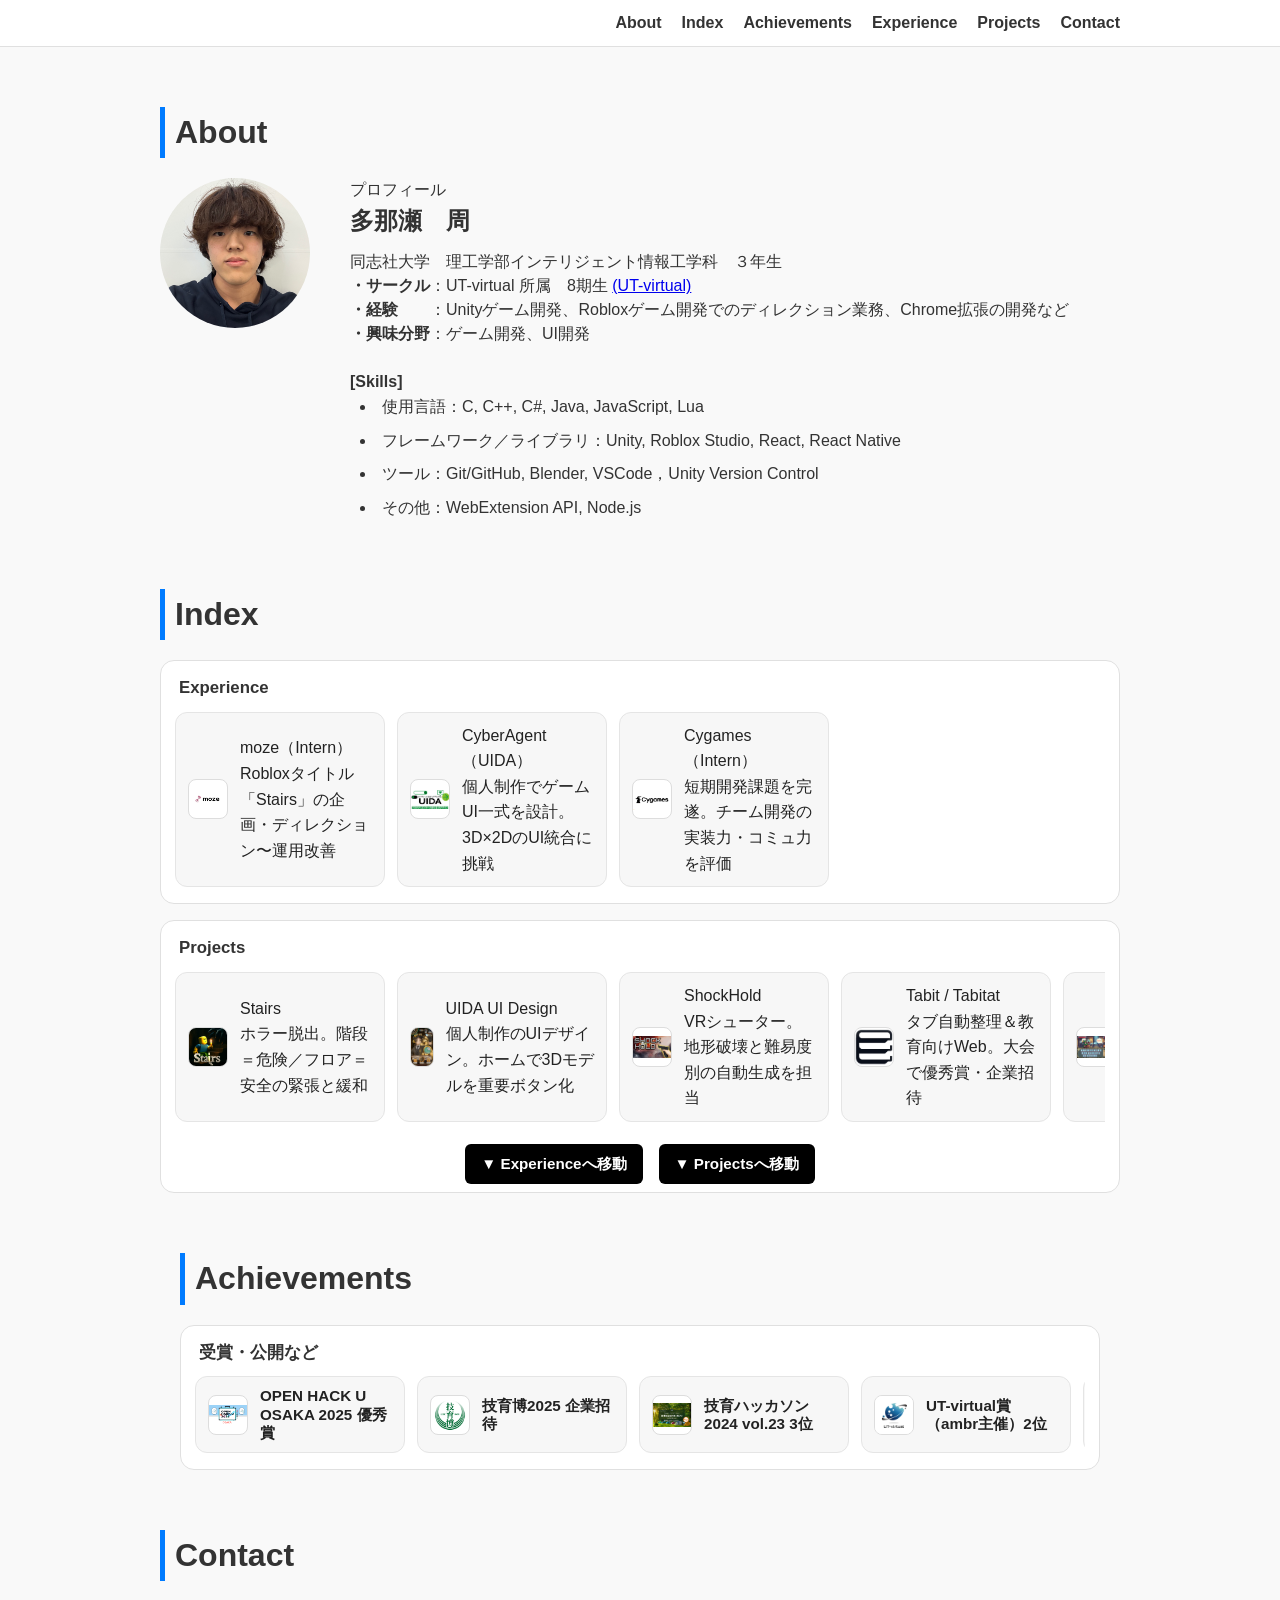
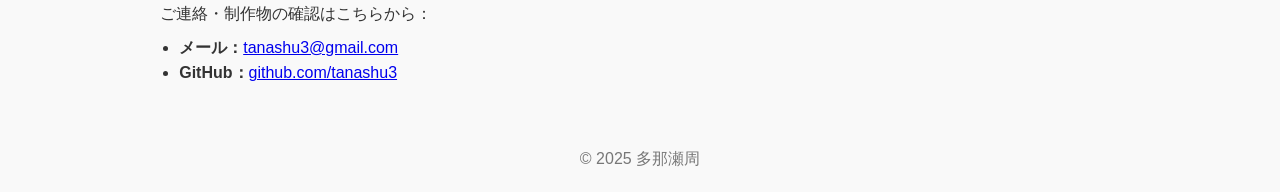
==== commit 3e185487: "Update index.html" ====
--- a/index.html
+++ b/index.html
@@ -14,8 +14,8 @@
                 <li><a href="#about">About</a></li>
                 <li><a href="#overview">Index</a></li>
                 <li><a href="#achievements">Achievements</a></li>
-                <li><a href="#experience">Experience</a></li><!-- 見出しと表記を統一 -->
-                <li><a href="#projects">Projects</a></li>
+                <li><a href="experience.html">Experience</a></li>
+                <li><a href="projects.html">Projects</a></li>
                 <li><a href="#contact">Contact</a></li>
             </ul>
         </nav>
@@ -38,7 +38,7 @@
                     <br>
                     <strong>[Skills]</strong>
                 </p>
-              
+
                 <ul class="skill-list">
                     <li>使用言語：C, C++, C#, Java, JavaScript, Lua</li>
                     <li>フレームワーク／ライブラリ：Unity, Roblox Studio, React, React Native</li>
@@ -56,17 +56,28 @@
         <div class="overview">
             <h3 class="overview-title">Experience</h3>
             <div class="overview-scroll" role="navigation" aria-label="経験の一覧">
-                <a class="overview-item" href="#exp-moze">
-                    <img src="images/icons/moze-logo.png" alt="" />
-                    <span>moze（Intern）</span>
-                </a>
-                <a class="overview-item" href="#exp-uida">
-                    <img src="images/icons/uida1.png" alt="" />
-                    <span>CyberAgent (UIDA)</span>
-                </a>
-                <a class="overview-item" href="#exp-cygames">
-                    <img src="images/icons/cygames.png" alt="" />
-                    <span>Cygames（Intern）</span>
+                <a class="overview-item" href="experience.html#exp-moze">
+                    <img src="images/icons/moze-logo.png" alt="">
+                    <div class="ov-text">
+                        <div class="ov-title">moze（Intern）</div>
+                        <div class="ov-desc">Robloxタイトル「Stairs」の企画・ディレクション〜運用改善</div>
+                    </div>
+                </a>
+
+                <a class="overview-item" href="experience.html#exp-uida">
+                    <img src="images/icons/uida1.png" alt="">
+                    <div class="ov-text">
+                        <div class="ov-title">CyberAgent（UIDA）</div>
+                        <div class="ov-desc">個人制作でゲームUI一式を設計。3D×2DのUI統合に挑戦</div>
+                    </div>
+                </a>
+
+                <a class="overview-item" href="experience.html#exp-cygames">
+                    <img src="images/icons/cygames.png" alt="">
+                    <div class="ov-text">
+                        <div class="ov-title">Cygames（Intern）</div>
+                        <div class="ov-desc">短期開発課題を完遂。チーム開発の実装力・コミュ力を評価</div>
+                    </div>
                 </a>
             </div>
         </div>
@@ -75,518 +86,100 @@
         <div class="overview">
             <h3 class="overview-title">Projects</h3>
             <div class="overview-scroll" role="navigation" aria-label="プロジェクトの一覧">
-                <a class="overview-item" href="#proj-stairs">
-                    <img src="images/icons/stairs.png" alt="" />
-                    <span>Stairs</span>
-                </a>
-                <a class="overview-item" href="#proj-uida">
-                    <img src="images/icons/uida-p1.png" alt="" />
-                    <span>UIDA UI Design</span>
-                </a>
-                <a class="overview-item" href="#proj-shockhold">
-                    <img src="images/icons/shockhold1.png" alt="" />
-                    <span>ShockHold</span>
-                </a>
-                <a class="overview-item" href="#proj-tabit">
-                    <img src="images/icons/tabit1.png" alt="" />
-                    <span>Tabit / Tabitat</span>
-                </a>
-                <a class="overview-item" href="#proj-typinghero">
-                    <img src="images/icons/typing-hero1.png" alt="" />
-                    <span>TypingHero</span>
-                </a>
-                <a class="overview-item" href="#proj-toytower">
-                    <img src="images/icons/toy-tower.png" alt="" />
-                    <span>おもちゃタワーバトル3D</span>
-                </a>
+                <a class="overview-item" href="projects.html#proj-stairs">
+                    <img src="images/icons/stairs.png" alt="">
+                    <div class="ov-text">
+                        <div class="ov-title">Stairs</div>
+                        <div class="ov-desc">ホラー脱出。階段＝危険／フロア＝安全の緊張と緩和</div>
+                    </div>
+                </a>
+
+                <a class="overview-item" href="projects.html#proj-uida">
+                    <img src="images/icons/uida-p1.png" alt="">
+                    <div class="ov-text">
+                        <div class="ov-title">UIDA UI Design</div>
+                        <div class="ov-desc">個人制作のUIデザイン。ホームで3Dモデルを重要ボタン化</div>
+                    </div>
+                </a>
+
+                <a class="overview-item" href="projects.html#proj-shockhold">
+                    <img src="images/icons/shockhold1.png" alt="">
+                    <div class="ov-text">
+                        <div class="ov-title">ShockHold</div>
+                        <div class="ov-desc">VRシューター。地形破壊と難易度別の自動生成を担当</div>
+                    </div>
+                </a>
+
+                <a class="overview-item" href="projects.html#proj-tabit">
+                    <img src="images/icons/tabit1.png" alt="">
+                    <div class="ov-text">
+                        <div class="ov-title">Tabit / Tabitat</div>
+                        <div class="ov-desc">タブ自動整理＆教育向けWeb。大会で優秀賞・企業招待</div>
+                    </div>
+                </a>
+
+                <a class="overview-item" href="projects.html#proj-typinghero">
+                    <img src="images/icons/typing-hero1.png" alt="">
+                    <div class="ov-text">
+                        <div class="ov-title">TypingHero</div>
+                        <div class="ov-desc">音ゲー×タイピング。操作感と譜面演出を重視</div>
+                    </div>
+                </a>
+
+                <a class="overview-item" href="projects.html#proj-toytower">
+                    <img src="images/icons/toy-tower.png" alt="">
+                    <div class="ov-text">
+                        <div class="ov-title">おもちゃタワーバトル3D</div>
+                        <div class="ov-desc">Robloxハッカソン制作。UT-virtual賞2位</div>
+                    </div>
+                </a>
+            </div>
+            <div class="overview-jump">
+                <a href="experience.html#experience" class="jump-btn">▼ Experienceへ移動</a>
+                <a href="projects.html#projects" class="jump-btn">▼ Projectsへ移動</a>
             </div>
         </div>
-        <div class="overview-jump">
-            <a href="#experience" class="jump-btn">▼ Experienceへ移動</a>
-            <a href="#projects" class="jump-btn">▼ Projectsへ移動</a>
-        </div>
+        <section id="achievements" class="section">
+            <h2>Achievements</h2>
+
+            <div class="overview">
+                <h3 class="overview-title">受賞・公開など</h3>
+                <div class="overview-scroll" role="navigation" aria-label="実績の一覧">
+                    <!-- Tabit / Tabitat：優秀賞 -->
+                    <a class="overview-item" href="projects.html#proj-tabit" title="OPEN HACK U OSAKA 2025 優秀賞（全体2位）">
+                        <img src="images/icons/award.png" alt="" />
+                        <span>OPEN HACK U OSAKA 2025 優秀賞</span>
+                    </a>
+
+                    <!-- Tabit / Tabitat：技育博 招待 -->
+                    <a class="overview-item" href="projects.html#proj-tabit" title="技育博2025 企業招待・贈呈">
+                        <img src="images/icons/invite.png" alt="" />
+                        <span>技育博2025 企業招待</span>
+                    </a>
+
+                    <!-- TypingHero：3位 -->
+                    <a class="overview-item" href="projects.html#proj-typinghero" title="技育ハッカソン2024 vol.23 3位">
+                        <img src="images/icons/trophy3.png" alt="" />
+                        <span>技育ハッカソン2024 vol.23 3位</span>
+                    </a>
+
+                    <!-- おもちゃタワーバトル3D：2位 -->
+                    <a class="overview-item" href="projects.html#proj-toytower" title="UT-virtual賞 2位（ambr主催）">
+                        <img src="images/icons/trophy2.png" alt="" />
+                        <span>UT-virtual賞（ambr主催）2位</span>
+                    </a>
+
+                    <!-- Stairs：公開 -->
+                    <a class="overview-item" href="projects.html#proj-stairs" title="Roblox で公開">
+                        <img src="images/icons/stairs.png" alt="" />
+                        <span>Stairs 公開（Roblox）</span>
+                    </a>
+                </div>
+            </div>
+        </section>
     </section>
 
-    <section id="achievements" class="section">
-        <h2>Achievements</h2>
-
-        <div class="overview">
-            <h3 class="overview-title">受賞・公開など</h3>
-            <div class="overview-scroll" role="navigation" aria-label="実績の一覧">
-                <!-- Tabit / Tabitat：優秀賞 -->
-                <a class="overview-item" href="#proj-tabit" title="OPEN HACK U OSAKA 2025 優秀賞（全体2位）">
-                    <img src="images/icons/award.png" alt="" />
-                    <span>OPEN HACK U OSAKA 2025 優秀賞</span>
-                </a>
-
-                <!-- Tabit / Tabitat：技育博 招待 -->
-                <a class="overview-item" href="#proj-tabit" title="技育博2025 企業招待・贈呈">
-                    <img src="images/icons/invite.png" alt="" />
-                    <span>技育博2025 企業招待</span>
-                </a>
-
-                <!-- TypingHero：3位 -->
-                <a class="overview-item" href="#proj-typinghero" title="技育ハッカソン2024 vol.23 3位">
-                    <img src="images/icons/trophy3.png" alt="" />
-                    <span>技育ハッカソン2024 vol.23 3位</span>
-                </a>
-
-                <!-- おもちゃタワーバトル3D：2位 -->
-                <a class="overview-item" href="#proj-toytower" title="UT-virtual賞 2位（ambr主催）">
-                    <img src="images/icons/trophy2.png" alt="" />
-                    <span>UT-virtual賞（ambr主催）2位</span>
-                </a>
-
-                <!-- Stairs：公開 -->
-                <a class="overview-item" href="#proj-stairs" title="Roblox で公開">
-                    <img src="images/icons/stairs.png" alt="" />
-                    <span>Stairs 公開（Roblox）</span>
-                </a>
-            </div>
-        </div>
-    </section>
-
-    <!-- 経験 -->
-    <section id="experience" class="section">
-        <h2>Experience</h2>
-        <div class="project-card" id="exp-moze">
-            <h3 class="project-title">株式会社moze（Robloxゲーム開発インターン）</h3>
-            <img src="images/moze-logo.png" alt="mozeインターン" class="project-img" loading="lazy" />
-
-            <!-- アクセシビリティ属性を付与 -->
-            <button class="toggle-details" aria-expanded="false" aria-controls="moze-details">詳細を見る</button>
-
-            <div id="moze-details" class="project-details">
-                <div class="subsection">
-                    <h4>概要</h4>
-                    <p>
-                        Robloxの<strong>企画〜ディレクション</strong>を担当（3名体制）。要件定義→タスク設計→レビューまで一貫して推進。<br>
-                        自分主導のタイトル<strong>「Stairs」</strong>をリリースし、現在はダッシュボードで<strong>Retention</strong>（Day1/Day7など）や行動データを見ながら、
-                        <strong>レベル設計・難易度・演出のアップデート</strong>に継続的に携わっている。<br>
-                        ▶<a href="https://www.moze.ai/" target="_blank" rel="noopener noreferrer">株式会社mozeホームページ</a>
-                    </p>
-                </div>
-
-                <div class="subsection">
-                    <h4>Roblox人気ゲーム分析レポート：</h4>
-                    <p>
-                        プレイヤー維持率・収益性・配信者連携など、ヒット作の構造を分析。<br>
-                        ▶ <a href="docs/roblox_hit_analysis.pdf" target="_blank" rel="noopener noreferrer">分析レポート（PDF）を開く</a>
-                    </p>
-                </div>
-
-                <div class="subsection">
-                    <h4>ホラーゲーム分析レポート：</h4>
-                    <p>
-                        『DOORS』『Rainbow Friends』などの演出・共体験要素・拡散性を分析。<br>
-                        ▶ <a href="docs/roblox_horror_analysis.pdf" target="_blank" rel="noopener noreferrer">ホラーゲームレポート（PDF）を開く</a>
-                    </p>
-                </div>
-            </div>
-        </div>
-
-        <!-- NEW: サイバーエージェント UIDA -->
-        <div class="project-card" id="exp-uida">
-            <h3 class="project-title">サイバーエージェント UIDA（デザインサマーインターン）</h3>
-            <div class="image-slider image-slider--narrow" aria-label="UIDA インターン スクリーンショット">
-                <div class="slider-container">
-                    <img src="images/uida1.png" alt="UIDA インターン スクリーンショット 1" class="project-img" loading="lazy" />
-                    <img src="images/uida2.png" alt="UIDA インターン スクリーンショット 2" class="project-img" loading="lazy" />
-                </div>
-                <button class="prev-btn" aria-label="前の画像へ">&lt;</button>
-                <button class="next-btn" aria-label="次の画像へ">&gt;</button>
-            </div>
-            <button class="toggle-details">詳細を見る</button>
-            <div class="project-details">
-                <div class="subsection">
-                    <h4>参加概要</h4>
-                    <ul class="subsection-list">
-                        <li>テーマは<strong>全員共通</strong>、チームは分かれて活動（相互に相談し合う仲間というスタイル）。</li>
-                        <li>作品制作は<strong>個人で完遂</strong>（情報設計〜デザイン〜実装まで自身で担当）。</li>
-                        <li>これまで<strong>エンジニア</strong>としてゲーム制作を行ってきたが、<strong>デザイナーとしてゲームUI</strong>を作るのは初挑戦。</li>
-                        <li>チームメンバーやメンターからの助言を得ながら、完成度の高いUIを設計・制作。</li>
-                    </ul>
-                    <p class="note-link">
-                        ▶ 公式情報：<a href="https://www.cyberagent.co.jp/careers/students/event/detail/id=31982" target="_blank" rel="noopener noreferrer">UIDA - CyberAgent</a>
-                    </p>
-                </div>
-            </div>
-        </div>
-
-        <div class="project-card" id="exp-cygames">
-            <h3 class="project-title">サイゲームズ サマーインターン（エンジニア）</h3>
-
-            <!-- ロゴはMoze/UIDAと同じ見た目で統一 -->
-            <img src="images/cygames.png" alt="Cygames サマーインターン" class="project-img logo" loading="lazy" />
-
-            <button class="toggle-details" aria-expanded="false" aria-controls="cygames-details">詳細を見る</button>
-            <div id="cygames-details" class="project-details">
-                <div class="subsection">
-                    <h4>参加概要</h4>
-                    <ul class="subsection-list">
-                        <li><strong>エンジニアサマーインターン</strong>に参加。現場メンターのレビューのもと、短期開発課題に取り組みました。</li>
-                        <li>課せられた課題を着実にこなし、ゲーム開発の実務フロー（要件整理→実装→検証→改善）を体験。</li>
-                        <li><strong>チーム開発でのコミュニケーション力や実装能力を高く評価</strong>された。</li>
-                    </ul>
-                    <p class="note-link">
-                        ▶ 公式情報：<a href="https://fresh.cygames.co.jp/internship/detail.html?engineer&summer" target="_blank" rel="noopener noreferrer">Cygames Summer Internship（エンジニア）</a>
-                    </p>
-                </div>
-            </div>
-        </div>
-    </section>
-
-
-    <!-- プロジェクト -->
-    <section id="projects" class="section">
-        <h2>Projects</h2>
-
-        <!-- NEW: Stairs (Mozeでリリース) -->
-        <div class="project-card" id="proj-stairs">
-            <h3 class="project-title">Stairs（Roblox | ホラー脱出）</h3>
-
-            <!-- Tabitと同形式の3枚スライダー -->
-            <div class="image-slider image-slider--narrow" aria-label="Stairs スクリーンショットスライダー">
-                <div class="slider-container">
-                    <img src="images/stairs1.png" alt="Stairs ゲームアイコン" class="project-img" loading="lazy" />
-                    <img src="images/stairs2.png" alt="Stairs ゲーム内スクリーンショット 1" class="project-img" loading="lazy" />
-                    <img src="images/stairs3.png" alt="Stairs ゲーム内スクリーンショット 2" class="project-img" loading="lazy" />
-                    <img src="images/stairs4.png" alt="Stairs ゲーム内スクリーンショット 3" class="project-img" loading="lazy" />
-                </div>
-                <button class="prev-btn" aria-label="前の画像へ">&lt;</button>
-                <button class="next-btn" aria-label="次の画像へ">&gt;</button>
-            </div>
-
-            <button class="toggle-details" aria-expanded="false" aria-controls="stairs-details">詳細を見る</button>
-
-            <div id="stairs-details" class="project-details">
-                <!-- 1. 概要 -->
-                <div class="subsection">
-                    <h4>ゲーム概要</h4>
-                    <ul class="subsection-list">
-                        <li><strong>タイトル：</strong>Stairs</li>
-                        <li><strong>ジャンル：</strong>ホラー脱出ゲーム</li>
-
-                    </ul>
-                </div>
-
-                <!-- 2. サイクル＆進行 -->
-                <div class="subsection">
-                    <h4>ゲームサイクルとステージ進行</h4>
-                    <ul class="subsection-list">
-                        <li><strong>危険地帯（階段）：</strong>怪異が出現する階段を上り、上階のフロア（安全地帯）を目指す。</li>
-                        <li><strong>安全地帯（フロア）：</strong>最初の到達者が出ると安全化。全員到達で怪異は消滅し、次ステージへ。</li>
-                        <li><strong>構成：</strong>1→2階はチュートリアル（怪異なし）／2→8階がメイン。合計8つの「階段」を攻略。</li>
-                    </ul>
-                </div>
-
-                <!-- 3. エリアデザイン -->
-                <div class="subsection">
-                    <h4>エリアデザイン</h4>
-                    <ul class="subsection-list">
-                        <li><strong>世界観：</strong>全体を「古びたアパート」で統一。</li>
-                        <li><strong>ロビー：</strong>不気味で広いエントランス空間。</li>
-                        <li><strong>フロア（安全地帯）：</strong>生活感の残る古びた風景で、親近感と不安を同居。</li>
-                        <li><strong>階段（危険地帯）：</strong>薄暗く圧迫感のある導線空間。</li>
-                        <li><strong>エンディング（8階）：</strong>解放と達成の演出。封鎖されていたエレベーターが解放され、ロビーへ帰還可能に。</li>
-                    </ul>
-                </div>
-
-
-
-                <p class="note-link">▶ Roblox公開ページ：<a href="https://www.roblox.com/ja/games/123132618690523/Stairs" target="_blank" rel="noopener noreferrer">Stairs</a></p>
-            </div>
-        </div>
-
-        <div class="project-card" id="proj-uida">
-            <h3 class="project-title">UIDA：ゲームUIデザイン（個人制作）</h3>
-            <div class="image-slider image-slider--narrow" aria-label="UIDA 作品スクリーンショット">
-                <div class="slider-container">
-                    <img src="images/uida-p1.png" alt="UIDA 作品 ホーム画面" class="project-img" loading="lazy" />
-                    <img src="images/uida-p3.png" alt="UIDA 作品 バトル画面2" class="project-img" loading="lazy" />
-                    <img src="images/uida-p4.png" alt="UIDA 作品 バトル画面3" class="project-img" loading="lazy" />
-                    <img src="images/uida-p5.png" alt="UIDA 作品 バトル画面4" class="project-img" loading="lazy" />
-                    <img src="images/uida-p6.png" alt="UIDA 作品 バトル画面5" class="project-img" loading="lazy" />
-                    <img src="images/uida-p7.png" alt="UIDA 作品 スキルカットイン" class="project-img" loading="lazy" />
-                </div>
-                <button class="prev-btn" aria-label="前の画像へ">&lt;</button>
-                <button class="next-btn" aria-label="次の画像へ">&gt;</button>
-            </div>
-            <button class="toggle-details">詳細を見る</button>
-            <div class="project-details">
-                <div class="subsection">
-                    <h4>作品ポイント</h4>
-                    <ul class="subsection-list">
-                        <li>共通テーマのもと、<strong>個人でUI一式を設計・制作</strong>（ワイヤー→モック→アセット→プロト実装）。</li>
-                        <li>チームに相談しながら意思決定し、<strong>メンターのフィードバック</strong>を反映して改善サイクルを高速化。</li>
-                        <li>エンジニア経験を活かし、<strong>実装想定のレイアウト・遷移</strong>まで踏み込んで設計。</li>
-                        <li>
-                            <strong>ホーム画面では3DモデルをUIに統合</strong>。2D UIの中に3Dモデルを配置し、その一部をボタン化することで、<br>
-                            他のボタンより重要であることを直感的に伝える工夫を行った。
-                        </li>
-                    </ul>
-                </div>
-            </div>
-        </div>
-
-        <!-- ShockHold -->
-        <div class="project-card" id="proj-shockhold">
-            <h3 class="project-title">ShockHold（Unity|VRシューティングゲーム）</h3>
-
-            <div class="image-slider" aria-label="ShockHold スクリーンショットスライダー">
-                <div class="slider-container">
-                    <img src="images/shockhold1.png" alt="ShockHold スクリーンショット 1" class="project-img" loading="lazy" />
-                    <img src="images/shockhold2.png" alt="ShockHold スクリーンショット 2" class="project-img" loading="lazy" />
-                    <img src="images/shockhold3.png" alt="ShockHold スクリーンショット 3" class="project-img" loading="lazy" />
-                </div>
-                <button class="prev-btn" aria-label="前の画像へ">&lt;</button>
-                <button class="next-btn" aria-label="次の画像へ">&gt;</button>
-            </div>
-
-            <button class="toggle-details" aria-expanded="false" aria-controls="shockhold-details">詳細を見る</button>
-
-            <div id="shockhold-details" class="project-details">
-                <div class="subsection">
-                    <h4>概要：</h4>
-                    <p>
-                        「Shock Hold」は、4人チームで制作したVR専用の3Dシューティングゲーム。
-                        空・海・陸のあらゆる方向から押し寄せる敵から金庫を守るゲームで、
-                        プレイヤーは自ら銃を手に取り、現実の身体を動かしながら臨場感ある戦闘を体験できる。<br>
-                        [担当範囲]<br>
-                        難易度ごとのステージ自動生成機能、グレネードランチャーによる地形破壊機能(Unity(C#), Blender)
-                    </p>
-                </div>
-
-                <div class="features">
-                    <h4>特徴：</h4>
-                    <ul class="features-list">
-                        <li>
-                            <strong>VRならではの臨場感と操作感：</strong>
-                            実際のエアガンをコントローラーとして用い、発射時の反動を光センサーで検知してトリガーに連動させることで、視覚・触覚を組み合わせたリアルな射撃体験を実現。
-                        </li>
-                        <li>
-                            <strong>難易度選択とバイオーム変化(ステージの自動生成)：</strong>
-                            <ul>
-                                <li>Easyモード：開放的な草原ステージ。敵は赤いアウトラインで常に見えるため、初心者や子どもでも遊びやすい。</li>
-                                <li>Hardモード：ジャングルのように暗く複雑な地形が生成され、敵の接近が分かりづらく緊張感が高まる。</li>
-                            </ul>
-                        </li>
-                    </ul>
-                </div>
-
-                <div class="subsection">
-                    <h4>展示・実績：</h4>
-                    <ul class="subsection-list">
-                        <li><strong>東京大学五月祭</strong>にて1プレイ500円で出展、多数の体験者を集めアンケートも実施。</li>
-                        <li>現在もフィードバックを活かし、<strong>次回展示（駒場祭）に向けて開発を継続中。</strong></li>
-                        <li>▶公式サイト：<a href="https://dyecon.github.io/shockHold/" target="_blank" rel="noopener noreferrer">ShockHold公式ページ</a></li>
-                    </ul>
-                    <div class="subsection">
-                        <h4>デモ動画：</h4>
-                        <div class="video-row">
-                            <div class="video-embed">
-                                <p><strong>体験動画 vol2.0.0（5月祭展示）</strong></p>
-                                <iframe src="https://www.youtube.com/embed/7N8qsHZpClg"
-                                        title="体験動画 vol2.0.0"
-                                        loading="lazy"
-                                        frameborder="0"
-                                        allow="accelerometer; autoplay; clipboard-write; encrypted-media; gyroscope; picture-in-picture"
-                                        allowfullscreen>
-                                </iframe>
-                            </div>
-                            <div class="video-embed">
-                                <p><strong>5月祭用アテンド解説動画</strong></p>
-                                <iframe src="https://www.youtube.com/embed/ZhDc_zUdXNE"
-                                        title="アテンド解説動画"
-                                        loading="lazy"
-                                        frameborder="0"
-                                        allow="accelerometer; autoplay; clipboard-write; encrypted-media; gyroscope; picture-in-picture"
-                                        allowfullscreen>
-                                </iframe>
-                            </div>
-                        </div>
-                        <p class="note-link">
-                            途中経過：<a href="https://youtu.be/yj_4LSQL_9s" target="_blank" rel="noopener noreferrer">体験動画 vol1.1.0（サークル内発表）</a>
-                        </p>
-                    </div>
-                </div>
-            </div>
-        </div>
-
-        <!-- Tabit / Tabitat -->
-        <div class="project-card" id="proj-tabit">
-            <h3 class="project-title">Tabit・Tabitat（タブ自動整理ツール & 教育向け拡張webサイト)</h3>
-
-            <!-- 幅を個別指定（nth-of-type依存を廃止） -->
-            <div class="image-slider image-slider--narrow" aria-label="Tabit スクリーンショットスライダー">
-                <div class="slider-container">
-                    <img src="images/tabit1.png" alt="Tabit スクリーンショット 1" class="project-img" loading="lazy" />
-                    <img src="images/tabit2.png" alt="Tabit スクリーンショット 2" class="project-img" loading="lazy" />
-                    <img src="images/tabit3.png" alt="Tabit スクリーンショット 3" class="project-img" loading="lazy" />
-                </div>
-                <button class="prev-btn" aria-label="前の画像へ">&lt;</button>
-                <button class="next-btn" aria-label="次の画像へ">&gt;</button>
-            </div>
-
-            <button class="toggle-details" aria-expanded="false" aria-controls="tabit-details">詳細を見る</button>
-
-            <div id="tabit-details" class="project-details">
-                <div class="subsection">
-                    <h4>概要：</h4>
-                    <p>
-                        Tabit は、2人チームで開発した、開きすぎたタブを自動分類・グループ化し、整理状態を常に保つ Chrome 拡張。<br>
-                        作業中に増えがちなブラウザタブを、内容・キーワード・閲覧時間に基づいて分類し、
-                        ユーザーの思考を妨げずに最適な作業環境を提供する。<br>
-                        さらに教育機関や企業向けに展開した「Tabitat」ではタブの状態共有・管理・制御機能を備え、授業や業務の効率化を支援。<br>
-                        [担当範囲]<br>
-                        UI設計、Chromeの拡張機能のグループ化する機能全般、TabitatとTabit側で情報をやり取りする機構のTabit側を実装
-                    </p>
-                </div>
-
-                <div class="subsection">
-                    <h4>主な機能：</h4>
-                    <ul class="subsection-list">
-                        <li><strong>自動ジャンル分類＆グループ化：</strong>作業・調査・SNS などに応じてタブを自動整理し、グループ化。</li>
-                        <li><strong>ウィンドウを横断したタブ検索・統合機能：</strong>キーワード一致するタブを別ウィンドウからも検索し、1つのウィンドウにまとめて表示。</li>
-                        <li><strong>一覧からのタブ編集：</strong>Tabit上の一覧からタブを削除したり、ドラッグ＆ドロップで順番を移動可能。</li>
-                        <li><strong>TabitatによるTabitの機能拡張：</strong>教師 / 管理者によるタブ共有・同期・監視が可能なWeb連携型拡張</li>
-                    </ul>
-                </div>
-
-                <div class="subsection">
-                    <h4>【UI/UX面】でのこだわり：</h4>
-                    <p>
-                        直感的な操作性を追求し、普段ブラウザで行うタブ操作（ドラッグ＆ドロップでの移動や削除）をそのまま再現。さらに、ホバーで拡大するボタンやワンクリックで展開・折りたたみ可能な操作性を両立することで、ユーザーが説明なしでも直感的に使えることを目指しました。<br>
-                        この「慣れ親しんだ操作を新しい製品にも取り入れる」という思想は、AppleのHuman Interface Guidelinesなどを参考にしたもので、学習コストを下げ、快適な使用感に繋げました。
-                    </p>
-                </div>
-
-                <div class="subsection">
-                    <h4>実績・反響：</h4>
-                    <ul class="subsection-list">
-                        <li>OPEN HACK U OSAKA 2025 <strong>優秀賞（全体2位）</strong>受賞</li>
-                        <li>技育博2025 にて多数の企業から関心を獲得し、<strong>技術書の贈呈</strong>を受け、<strong>オフィス見学・懇親会にも招待</strong></li>
-                        <li>▶Chrome Web Store：<a href="https://chromewebstore.google.com/detail/glcipgmgjcfpdmmomflnhgenkkchlmln?utm_source=item-share-cb" target="_blank" rel="noopener noreferrer">Tabitサイト</a></li>
-                    </ul>
-                </div>
-
-                <div class="subsection">
-                    <h4>デモ動画：</h4>
-                    <div class="demo-video">
-                        <iframe src="https://www.youtube.com/embed/FbF4foxe-ls"
-                                title="Tabit デモ動画"
-                                loading="lazy"
-                                frameborder="0"
-                                allow="accelerometer; autoplay; clipboard-write; encrypted-media; gyroscope; picture-in-picture"
-                                allowfullscreen>
-                        </iframe>
-                    </div>
-                </div>
-            </div>
-        </div>
-
-        <!-- TypingHero -->
-        <div class="project-card" id="proj-typinghero">
-            <h3 class="project-title">TypingHero（Unityゲーム）</h3>
-
-            <div class="image-slider" aria-label="TypingHero スクリーンショットスライダー">
-                <div class="slider-container">
-                    <img src="images/typing-hero1.png" alt="TypingHero スクリーンショット 1" class="project-img" loading="lazy" />
-                    <img src="images/typing-hero2.png" alt="TypingHero スクリーンショット 2" class="project-img" loading="lazy" />
-                    <img src="images/typing-hero3.png" alt="TypingHero スクリーンショット 3" class="project-img" loading="lazy" />
-                </div>
-                <button class="prev-btn" aria-label="前の画像へ">&lt;</button>
-                <button class="next-btn" aria-label="次の画像へ">&gt;</button>
-            </div>
-
-            <button class="toggle-details" aria-expanded="false" aria-controls="typinghero-details">詳細を見る</button>
-
-            <div id="typinghero-details" class="project-details">
-                <div class="subsection">
-                    <h4>概要：</h4>
-                    <p>
-                        タイピングで敵を倒しながら物語を進める、2D横スクロール形式の学習RPG。<br>
-                        ハッカソンでプロトタイプを4人チームで作成。大会後は個人で企画・実装・演出まで一貫して開発し、<br>快感と成長を両立させた学習体験を提供。<br>
-                        [担当範囲]<br>
-                        UI設計、バトルロジック、アニメーション演出（Unity / C#）
-                    </p>
-                </div>
-
-                <div class="subsection">
-                    <h4>特徴：</h4>
-                    <ul class="subsection-list">
-                        <li><strong>成功率に応じた攻撃演出とダメージ変化：</strong>正確な入力ほど攻撃演出が豪華になり、ダメージも増加。タイピングへの集中と達成感を高める設計。</li>
-                        <li><strong>入力傾向に応じた個別難易度：</strong>過去の入力精度から苦手な文字列を分析し、出現頻度を調整。プレイヤーに合った学習体験を実現。</li>
-                    </ul>
-                </div>
-
-                <div class="subsection">
-                    <h4>展示・実績：</h4>
-                    <ul class="subsection-list">
-                        <li>「技育ハッカソン2024 vol.23」3位入賞</li>
-                        <li>UIと学習性の融合が評価され、現在も一般公開に向けて継続開発中</li>
-                        <li>▶Unity Playで公開中: <a href="https://play.unity.com/ja/games/b9aa9478-fca8-4a03-ba26-d3dc4d3b400a/typinghero" target="_blank" rel="noopener noreferrer">Unity Play | TypingHero game</a></li>
-                    </ul>
-                </div>
-
-                <div class="subsection">
-                    <h4>デモ動画(大会用の紹介動画)：</h4>
-                    <div class="demo-video">
-                        <iframe src="https://www.youtube.com/embed/iV4nOJY4aY8"
-                                title="TypingHero 紹介動画"
-                                loading="lazy"
-                                frameborder="0"
-                                allow="accelerometer; autoplay; clipboard-write; encrypted-media; gyroscope; picture-in-picture"
-                                allowfullscreen>
-                        </iframe>
-                    </div>
-                </div>
-            </div>
-        </div>
-
-        <!-- おもちゃタワーバトル3D -->
-        <div class="project-card" id="proj-toytower">
-            <h3 class="project-title">おもちゃタワーバトル3D（Robloxハッカソン）</h3>
-
-            <img src="images/toy-tower.png" alt="おもちゃタワーバトル3D スクリーンショット" class="project-img" loading="lazy" />
-
-            <button class="toggle-details" aria-expanded="false" aria-controls="toy-details">詳細を見る</button>
-
-            <div id="toy-details" class="project-details">
-                <div class="subsection">
-                    <h4>概要：</h4>
-                    <p>
-                        「おもちゃタワーバトル3D」は、8時間で制作されたカジュアル対戦ゲームであり、<br><strong>プレイヤー自身が“積み上げられるおもちゃ”</strong>となってバランスを保ちながら
-                        順番に重なっていくユニークな作品である。<br>物理演算による崩壊リスクとターン制の戦略性を組み合わせ、最後まで崩さずに高得点を狙うことが勝利条件となる。<br>
-                        実装したいギミックや処理したいバグも多くあったが、<strong>制作時間が8時間</strong>と限られており、納得のいくクオリティには<br>仕上げきれなかった点が非常に悔しかった。<br>
-                        この経験を糧に、今後も引き続きRoblox開発に取り組み、より完成度の高い作品を目指していきたい。<br>
-                        [担当範囲]<br>
-                        ポイントによる各プレイヤーのランキング表示、ゲーム開始時のポイントの初期化
-                    </p>
-                </div>
-
-                <div class="subsection">
-                    <h4>特徴：</h4>
-                    <ul class="subsection-list">
-                        <li><strong>直感的な遊び方（ロブロックスらしさ）：</strong>操作説明なしでも理解できるゲーム設計。視覚的・物理的に結果が直感的に分かるため、子どもでも楽しめる。</li>
-                        <li><strong>ポップでカオスな空間演出：</strong>毎ターン形状がランダムで変わるプレイヤーが、部屋の中に積み上がっていく様子は、見た目も賑やかで盛り上がる。</li>
-                        <li><strong>携帯でも動く軽量設計：</strong>モバイル環境でも快適に動作するよう処理と描画を最適化。</li>
-                        <li><strong>ロビー＆マッチングの導線：</strong>ロビー → マッチングエリア → 積み上げエリアというシンプルで分かりやすい導線設計。</li>
-                    </ul>
-                </div>
-
-                <div class="subsection">
-                    <h4>実績：</h4>
-                    <ul class="subsection-list">
-                        <li>UT-virtual内で開催された、<strong>株式会社ambr主催のRobloxハッカソン</strong>にて <strong>2位（UT-virtual賞）</strong> を受賞。</li>
-                        <li>限られた制作時間内での完成度、ロブロックスらしさを意識した設計、新規性のあるシステムが高く評価された。</li>
-                        <li>▶実際にリリースしたゲームURL：<a href="https://www.roblox.com/ja/games/78996187287078/3D" target="_blank" rel="noopener noreferrer">「おもちゃタワーバトル3D」</a></li>
-                    </ul>
-                </div>
-            </div>
-        </div>
-
-    </section>
+
 
     <!-- 連絡先 -->
     <section id="contact" class="section">
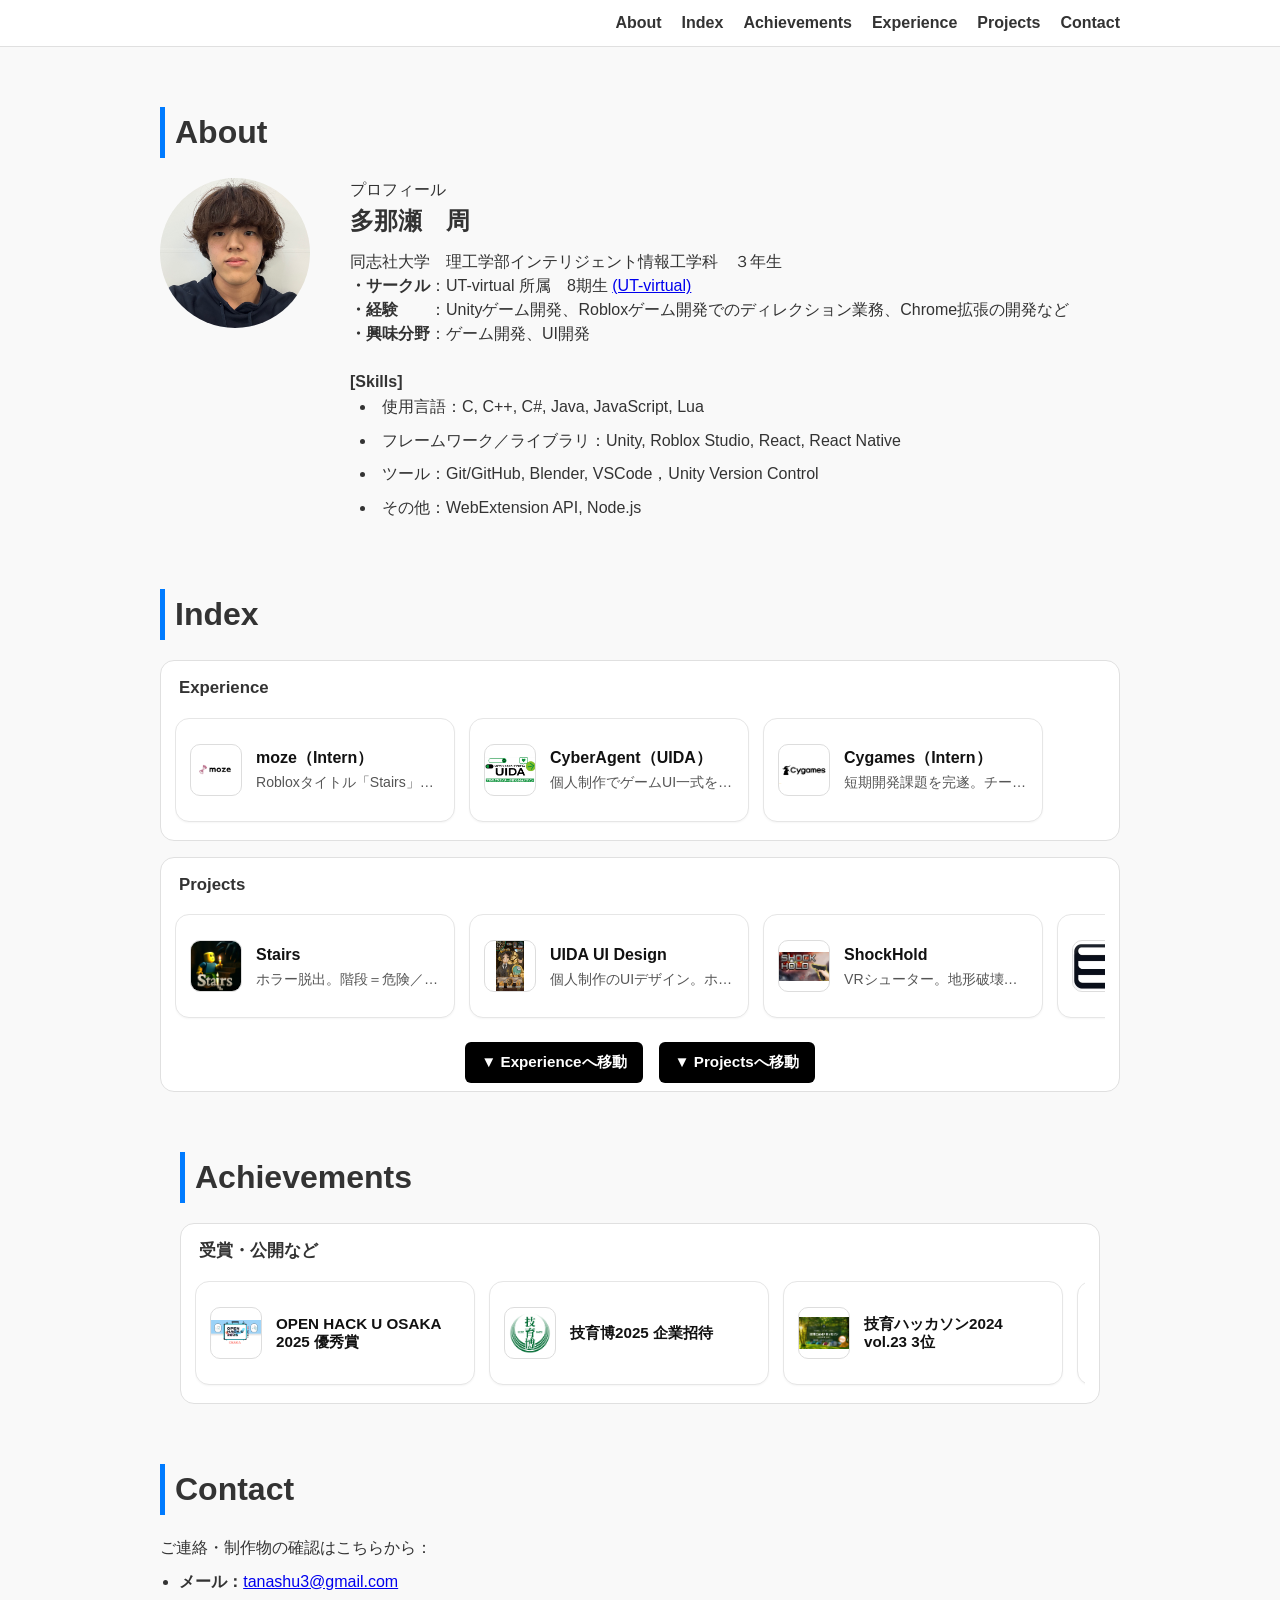
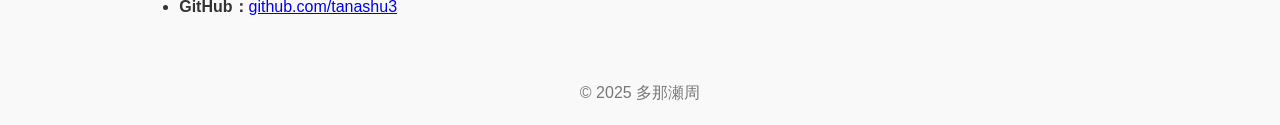
==== commit 1b359624: "Update index.html" ====
--- a/index.html
+++ b/index.html
@@ -59,7 +59,7 @@
                 <a class="overview-item" href="experience.html#exp-moze">
                     <img src="images/icons/moze-logo.png" alt="">
                     <div class="ov-text">
-                        <div class="ov-title">moze（Intern）</div>
+                        <div class="ov-title"><strong>moze（Intern）</strong></div>
                         <div class="ov-desc">Robloxタイトル「Stairs」の企画・ディレクション〜運用改善</div>
                     </div>
                 </a>
@@ -67,7 +67,7 @@
                 <a class="overview-item" href="experience.html#exp-uida">
                     <img src="images/icons/uida1.png" alt="">
                     <div class="ov-text">
-                        <div class="ov-title">CyberAgent（UIDA）</div>
+                        <div class="ov-title"><strong>CyberAgent（UIDA）</strong></div>
                         <div class="ov-desc">個人制作でゲームUI一式を設計。3D×2DのUI統合に挑戦</div>
                     </div>
                 </a>
@@ -75,7 +75,7 @@
                 <a class="overview-item" href="experience.html#exp-cygames">
                     <img src="images/icons/cygames.png" alt="">
                     <div class="ov-text">
-                        <div class="ov-title">Cygames（Intern）</div>
+                        <div class="ov-title"><strong>Cygames（Intern）</strong></div>
                         <div class="ov-desc">短期開発課題を完遂。チーム開発の実装力・コミュ力を評価</div>
                     </div>
                 </a>
@@ -89,7 +89,7 @@
                 <a class="overview-item" href="projects.html#proj-stairs">
                     <img src="images/icons/stairs.png" alt="">
                     <div class="ov-text">
-                        <div class="ov-title">Stairs</div>
+                        <div class="ov-title"><strong>Stairs</strong></div>
                         <div class="ov-desc">ホラー脱出。階段＝危険／フロア＝安全の緊張と緩和</div>
                     </div>
                 </a>
@@ -97,7 +97,7 @@
                 <a class="overview-item" href="projects.html#proj-uida">
                     <img src="images/icons/uida-p1.png" alt="">
                     <div class="ov-text">
-                        <div class="ov-title">UIDA UI Design</div>
+                        <div class="ov-title"><strong>UIDA UI Design</strong></div>
                         <div class="ov-desc">個人制作のUIデザイン。ホームで3Dモデルを重要ボタン化</div>
                     </div>
                 </a>
@@ -105,7 +105,7 @@
                 <a class="overview-item" href="projects.html#proj-shockhold">
                     <img src="images/icons/shockhold1.png" alt="">
                     <div class="ov-text">
-                        <div class="ov-title">ShockHold</div>
+                        <div class="ov-title"><strong>ShockHold</strong></div>
                         <div class="ov-desc">VRシューター。地形破壊と難易度別の自動生成を担当</div>
                     </div>
                 </a>
@@ -113,7 +113,7 @@
                 <a class="overview-item" href="projects.html#proj-tabit">
                     <img src="images/icons/tabit1.png" alt="">
                     <div class="ov-text">
-                        <div class="ov-title">Tabit / Tabitat</div>
+                        <div class="ov-title"><strong>Tabit / Tabitat</strong></div>
                         <div class="ov-desc">タブ自動整理＆教育向けWeb。大会で優秀賞・企業招待</div>
                     </div>
                 </a>
@@ -121,7 +121,7 @@
                 <a class="overview-item" href="projects.html#proj-typinghero">
                     <img src="images/icons/typing-hero1.png" alt="">
                     <div class="ov-text">
-                        <div class="ov-title">TypingHero</div>
+                        <div class="ov-title"><strong>TypingHero</strong></div>
                         <div class="ov-desc">音ゲー×タイピング。操作感と譜面演出を重視</div>
                     </div>
                 </a>
@@ -129,7 +129,7 @@
                 <a class="overview-item" href="projects.html#proj-toytower">
                     <img src="images/icons/toy-tower.png" alt="">
                     <div class="ov-text">
-                        <div class="ov-title">おもちゃタワーバトル3D</div>
+                        <div class="ov-title"><strong>おもちゃタワーバトル3D</strong></div>
                         <div class="ov-desc">Robloxハッカソン制作。UT-virtual賞2位</div>
                     </div>
                 </a>
--- a/css/style.css
+++ b/css/style.css
@@ -580,3 +580,95 @@
 }
 
 /* スクロールバーはOverviewと同じ見た目を継承（.overview-scrollを使用） */
+/* ===== Overview / Achievements : ラージカード & 説明文 ===== */
+.overview-scroll {
+    display: flex;
+    gap: 14px;
+    overflow-x: auto;
+    overscroll-behavior-x: contain;
+    scroll-snap-type: x proximity;
+    padding: 6px 0 10px;
+}
+
+.overview-item, .achv-item {
+    flex: 0 0 auto;
+    width: 280px; /* 大きめボックス */
+    min-height: 104px;
+    display: flex;
+    flex-direction: row;
+    align-items: center;
+    gap: 14px;
+    text-decoration: none;
+    color: #111;
+    background: #fff;
+    border: 1px solid #e6e6e6;
+    border-radius: 14px;
+    padding: 12px 14px;
+    scroll-snap-align: start;
+    box-shadow: 0 1px 2px rgba(0,0,0,.04);
+    transition: transform .08s ease, box-shadow .12s ease, background-color .2s ease;
+}
+
+    .overview-item:hover, .achv-item:hover {
+        transform: translateY(-2px);
+        box-shadow: 0 4px 10px rgba(0,0,0,.08);
+    }
+
+    .overview-item img, .achv-item img {
+        width: 52px;
+        height: 52px;
+        object-fit: contain;
+        border-radius: 10px;
+        background: #fff;
+        border: 1px solid #ddd;
+        flex: none;
+    }
+
+/* タイトル＋1行説明 */
+.ov-text {
+    display: flex;
+    flex-direction: column;
+    gap: 6px;
+    min-width: 0;
+}
+
+.ov-title {
+    font-weight: 800;
+    font-size: 1rem;
+    line-height: 1.2;
+    color: #111;
+}
+
+.ov-desc {
+    font-size: .88rem;
+    line-height: 1.3;
+    color: #555;
+    white-space: nowrap;
+    overflow: hidden;
+    text-overflow: ellipsis;
+}
+
+/* Achievements用：バッジ風を先頭に置く場合（任意） */
+.achv-badge {
+    display: inline-block;
+    padding: 3px 8px;
+    border-radius: 999px;
+    background: #000;
+    color: #fff;
+    font-weight: 700;
+    font-size: .78rem;
+    margin-right: 6px;
+}
+
+/* モバイルは少し狭めに */
+@media (max-width:560px) {
+    .overview-item, .achv-item {
+        width: 240px;
+    }
+
+        .overview-item img, .achv-item img {
+            width: 48px;
+            height: 48px;
+        }
+}
+
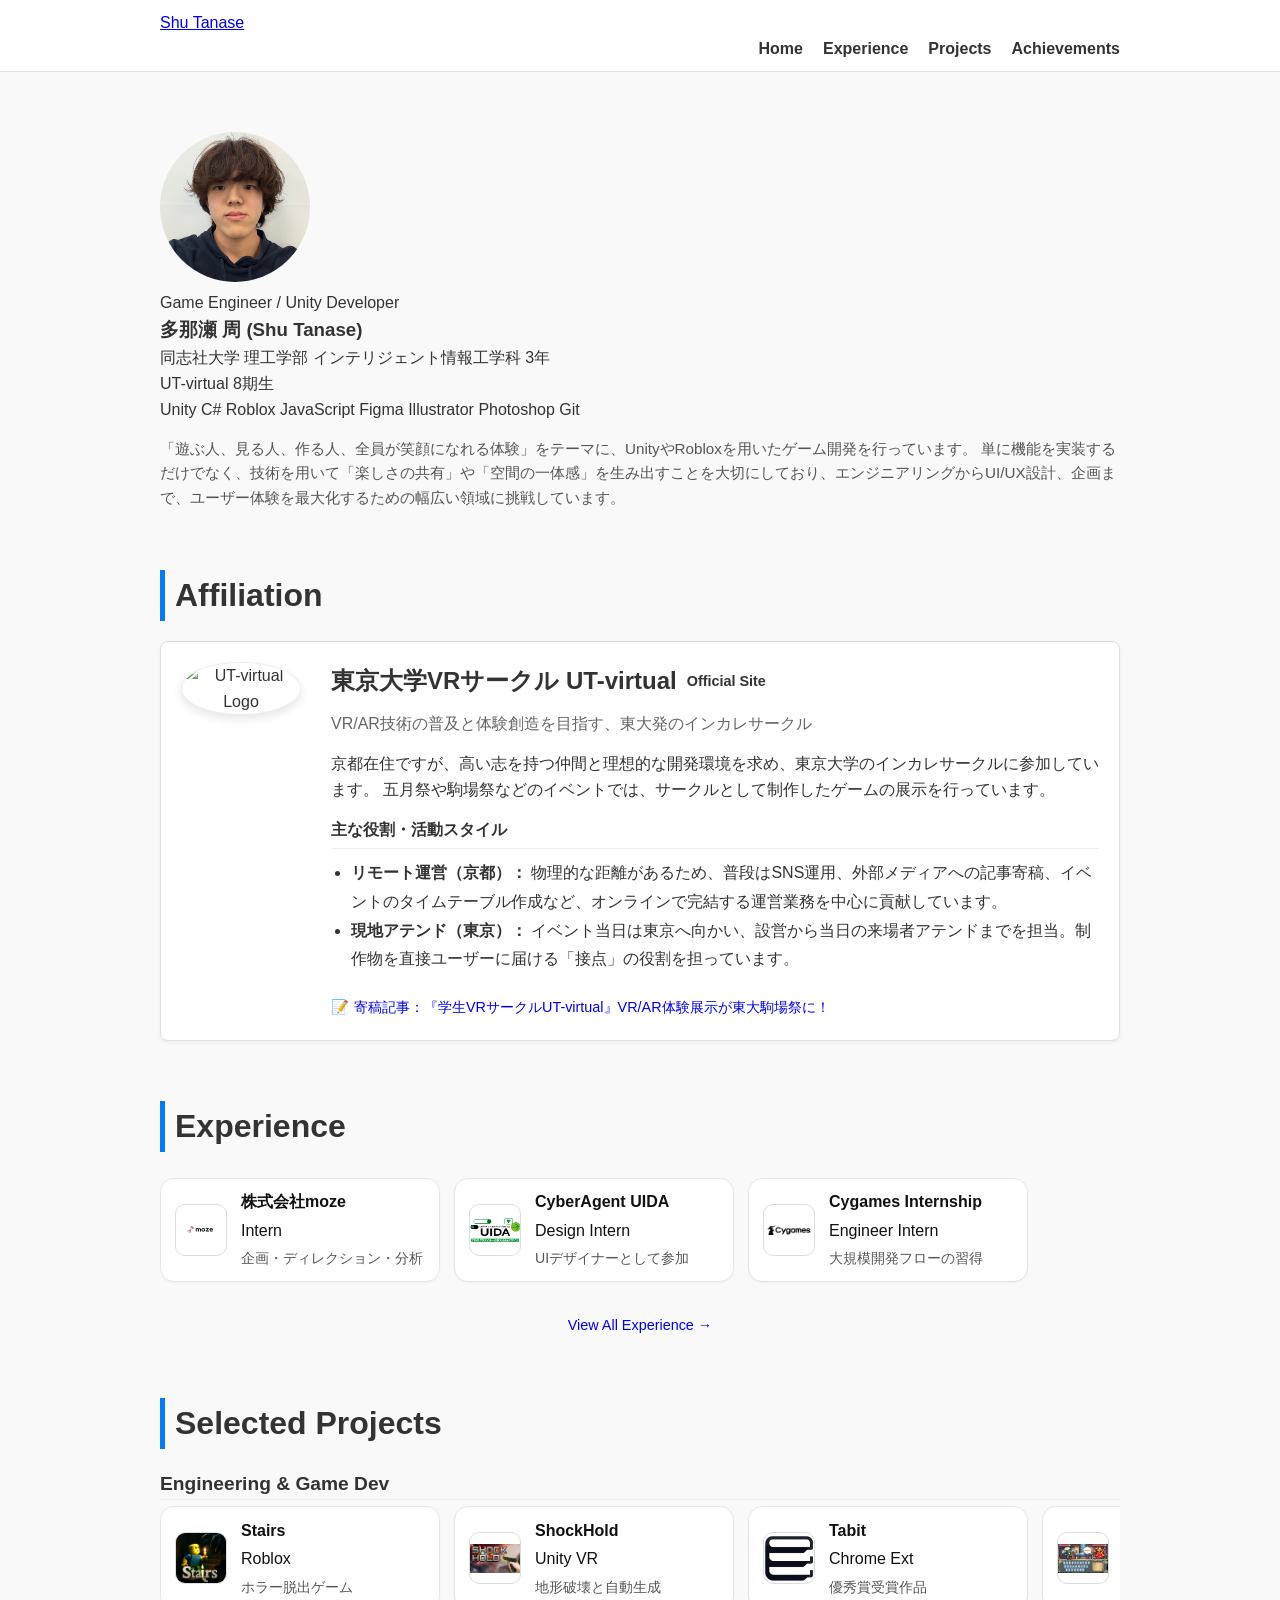
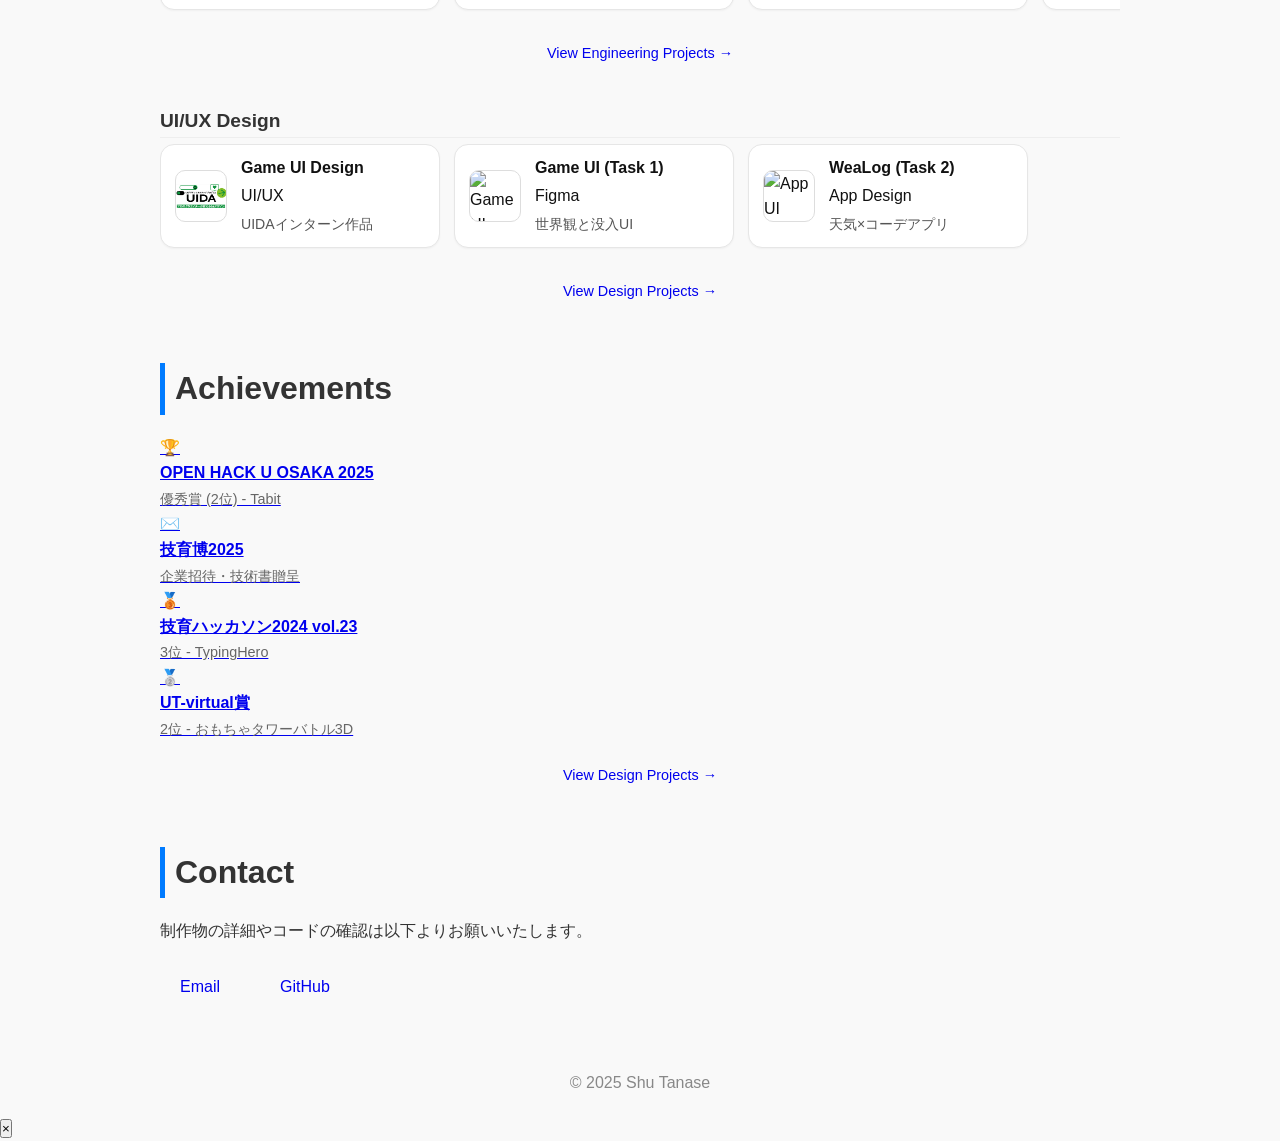
==== commit d69a844b: "Update print statement from 'Hello' to 'Goodbye'12-9" ====
--- a/index.html
+++ b/index.html
@@ -3,199 +3,867 @@
 <head>
     <meta charset="UTF-8" />
     <meta name="viewport" content="width=device-width, initial-scale=1.0" />
-    <title>ポートフォリオ | 多那瀬周</title>
+    <title>Shu Tanase | Game Engineer Portfolio</title>
     <link rel="stylesheet" href="css/style.css" />
 </head>
 <body>
-    <!-- ヘッダー -->
     <header>
         <nav class="navbar">
+            <a href="#" class="nav-brand">Shu Tanase</a>
             <ul class="nav-list">
-                <li><a href="#about">About</a></li>
-                <li><a href="#overview">Index</a></li>
-                <li><a href="#achievements">Achievements</a></li>
+                <li><a href="index.html" class="current">Home</a></li>
                 <li><a href="experience.html">Experience</a></li>
                 <li><a href="projects.html">Projects</a></li>
-                <li><a href="#contact">Contact</a></li>
+                <li><a href="achievements.html">Achievements</a></li>
             </ul>
         </nav>
     </header>
 
-    <!-- 自己紹介 -->
     <section id="about" class="section">
-        <h2>About</h2>
-        <div class="about-container">
-            <img src="images/profile.jpg" alt="プロフィール写真" class="profile-img" />
-            <div class="intro-text">
-                <p class="label">プロフィール</p>
-                <h3>多那瀬　周</h3>
+        <div class="hero-wrapper">
+            <img src="images/profile.jpg" alt="多那瀬周" class="profile-img" />
+            <div class="hero-content">
+                <span class="hero-role">Game Engineer / Unity Developer</span>
+                <h3>多那瀬 周 (Shu Tanase)</h3>
                 <p>
-                    同志社大学　理工学部インテリジェント情報工学科　３年生<br>
-                    <strong>・サークル</strong>：UT-virtual 所属　8期生
-                    <a href="https://utvirtual.tech/" target="_blank" rel="noopener noreferrer">(UT-virtual)</a><br>
-                    <strong>・経験</strong>　　：Unityゲーム開発、Robloxゲーム開発でのディレクション業務、Chrome拡張の開発など<br>
-                    <strong>・興味分野</strong>：ゲーム開発、UI開発<br>
-                    <br>
-                    <strong>[Skills]</strong>
+                    同志社大学 理工学部 インテリジェント情報工学科 3年<br>
+                    UT-virtual 8期生
                 </p>
-
-                <ul class="skill-list">
-                    <li>使用言語：C, C++, C#, Java, JavaScript, Lua</li>
-                    <li>フレームワーク／ライブラリ：Unity, Roblox Studio, React, React Native</li>
-                    <li>ツール：Git/GitHub, Blender, VSCode，Unity Version Control</li>
-                    <li>その他：WebExtension API, Node.js</li>
+                <div class="tech-stack">
+                    <span class="badge unity">Unity</span>
+                    <span class="badge csharp">C#</span>
+                    <span class="badge roblox">Roblox</span>
+                    <span class="badge js">JavaScript</span>
+                    <span class="badge figma">Figma</span>
+                    <span class="badge ai">Illustrator</span>
+                    <span class="badge ps">Photoshop</span>
+                    <span class="badge">Git</span>
+                </div>
+                <p style="margin-top: 15px; font-size: 0.95rem; color: #555;">
+                    「遊ぶ人、見る人、作る人、全員が笑顔になれる体験」をテーマに、UnityやRobloxを用いたゲーム開発を行っています。
+                    単に機能を実装するだけでなく、技術を用いて「楽しさの共有」や「空間の一体感」を生み出すことを大切にしており、エンジニアリングからUI/UX設計、企画まで、ユーザー体験を最大化するための幅広い領域に挑戦しています。
+                </p>
+            </div>
+        </div>
+    </section>
+
+   
+
+    <section id="affiliation" class="section">
+        <h2 class="section-title">Affiliation</h2>
+        <div class="project-card" style="display: flex; gap: 30px; align-items: flex-start; flex-wrap: wrap;">
+            <div style="flex: 0 0 120px; text-align: center;">
+                <img src="images/icons/ut-virtual.png" alt="UT-virtual Logo" style="width: 120px; height: 120px; object-fit: contain; border-radius: 50%; border: 1px solid #eee; box-shadow: 0 4px 10px rgba(0,0,0,0.1); background: #fff;">
+            </div>
+            <div style="flex: 1;">
+                <h3 style="margin-top: 0; font-size: 1.5rem; display: flex; align-items: center; gap: 10px;">
+                    東京大学VRサークル UT-virtual
+                    <a href="https://utvirtual.tech" target="_blank" style="font-size: 0.9rem; color: var(--primary-color); text-decoration: none;">
+                        <i class="fas fa-external-link-alt"></i> Official Site
+                    </a>
+                </h3>
+                <p style="color: #666; margin-bottom: 15px;">VR/AR技術の普及と体験創造を目指す、東大発のインカレサークル</p>
+
+                <p>
+                    京都在住ですが、高い志を持つ仲間と理想的な開発環境を求め、東京大学のインカレサークルに参加しています。
+                    五月祭や駒場祭などのイベントでは、サークルとして制作したゲームの展示を行っています。
+                </p>
+
+                <h4 style="margin-top: 15px; font-size: 1rem; border-bottom: 1px solid #eee; padding-bottom: 5px;">主な役割・活動スタイル</h4>
+                <ul style="list-style: disc; margin-left: 20px; margin-top: 10px; line-height: 1.8;">
+                    <li><strong>リモート運営（京都）：</strong> 物理的な距離があるため、普段はSNS運用、外部メディアへの記事寄稿、イベントのタイムテーブル作成など、オンラインで完結する運営業務を中心に貢献しています。</li>
+                    <li><strong>現地アテンド（東京）：</strong> イベント当日は東京へ向かい、設営から当日の来場者アテンドまでを担当。制作物を直接ユーザーに届ける「接点」の役割を担っています。</li>
                 </ul>
+
+                <div style="margin-top: 20px;">
+                    <a href="https://vr-lifemagazine.com/ut-virtualvr_komabasai/?utm_source=rss&utm_medium=rss&utm_campaign=ut-virtualvr_komabasai" target="_blank" class="btn-secondary" style="font-size: 0.9rem; text-decoration: none; display: inline-flex; align-items: center; gap: 5px;">
+                        <span>📝</span> 寄稿記事：『学生VRサークルUT-virtual』VR/AR体験展示が東大駒場祭に！
+                    </a>
+                </div>
             </div>
         </div>
     </section>
 
-    <section id="overview" class="section">
-        <h2>Index</h2>
-
-        <!-- Experience row -->
-        <div class="overview">
-            <h3 class="overview-title">Experience</h3>
-            <div class="overview-scroll" role="navigation" aria-label="経験の一覧">
-                <a class="overview-item" href="experience.html#exp-moze">
-                    <img src="images/icons/moze-logo.png" alt="">
-                    <div class="ov-text">
-                        <div class="ov-title"><strong>moze（Intern）</strong></div>
-                        <div class="ov-desc">Robloxタイトル「Stairs」の企画・ディレクション〜運用改善</div>
-                    </div>
-                </a>
-
-                <a class="overview-item" href="experience.html#exp-uida">
-                    <img src="images/icons/uida1.png" alt="">
-                    <div class="ov-text">
-                        <div class="ov-title"><strong>CyberAgent（UIDA）</strong></div>
-                        <div class="ov-desc">個人制作でゲームUI一式を設計。3D×2DのUI統合に挑戦</div>
-                    </div>
-                </a>
-
-                <a class="overview-item" href="experience.html#exp-cygames">
-                    <img src="images/icons/cygames.png" alt="">
-                    <div class="ov-text">
-                        <div class="ov-title"><strong>Cygames（Intern）</strong></div>
-                        <div class="ov-desc">短期開発課題を完遂。チーム開発の実装力・コミュ力を評価</div>
-                    </div>
-                </a>
-            </div>
-        </div>
-
-        <!-- Projects row -->
-        <div class="overview">
-            <h3 class="overview-title">Projects</h3>
-            <div class="overview-scroll" role="navigation" aria-label="プロジェクトの一覧">
-                <a class="overview-item" href="projects.html#proj-stairs">
-                    <img src="images/icons/stairs.png" alt="">
-                    <div class="ov-text">
-                        <div class="ov-title"><strong>Stairs</strong></div>
-                        <div class="ov-desc">ホラー脱出。階段＝危険／フロア＝安全の緊張と緩和</div>
-                    </div>
-                </a>
-
-                <a class="overview-item" href="projects.html#proj-uida">
-                    <img src="images/icons/uida-p1.png" alt="">
-                    <div class="ov-text">
-                        <div class="ov-title"><strong>UIDA UI Design</strong></div>
-                        <div class="ov-desc">個人制作のUIデザイン。ホームで3Dモデルを重要ボタン化</div>
-                    </div>
-                </a>
-
-                <a class="overview-item" href="projects.html#proj-shockhold">
-                    <img src="images/icons/shockhold1.png" alt="">
-                    <div class="ov-text">
-                        <div class="ov-title"><strong>ShockHold</strong></div>
-                        <div class="ov-desc">VRシューター。地形破壊と難易度別の自動生成を担当</div>
-                    </div>
-                </a>
-
-                <a class="overview-item" href="projects.html#proj-tabit">
-                    <img src="images/icons/tabit1.png" alt="">
-                    <div class="ov-text">
-                        <div class="ov-title"><strong>Tabit / Tabitat</strong></div>
-                        <div class="ov-desc">タブ自動整理＆教育向けWeb。大会で優秀賞・企業招待</div>
-                    </div>
-                </a>
-
-                <a class="overview-item" href="projects.html#proj-typinghero">
-                    <img src="images/icons/typing-hero1.png" alt="">
-                    <div class="ov-text">
-                        <div class="ov-title"><strong>TypingHero</strong></div>
-                        <div class="ov-desc">音ゲー×タイピング。操作感と譜面演出を重視</div>
-                    </div>
-                </a>
-
-                <a class="overview-item" href="projects.html#proj-toytower">
-                    <img src="images/icons/toy-tower.png" alt="">
-                    <div class="ov-text">
-                        <div class="ov-title"><strong>おもちゃタワーバトル3D</strong></div>
-                        <div class="ov-desc">Robloxハッカソン制作。UT-virtual賞2位</div>
-                    </div>
-                </a>
-            </div>
-            <div class="overview-jump">
-                <a href="experience.html#experience" class="jump-btn">▼ Experienceへ移動</a>
-                <a href="projects.html#projects" class="jump-btn">▼ Projectsへ移動</a>
-            </div>
-        </div>
-        <section id="achievements" class="section">
-            <h2>Achievements</h2>
-
-            <div class="overview">
-                <h3 class="overview-title">受賞・公開など</h3>
-                <div class="overview-scroll" role="navigation" aria-label="実績の一覧">
-                    <!-- Tabit / Tabitat：優秀賞 -->
-                    <a class="overview-item" href="projects.html#proj-tabit" title="OPEN HACK U OSAKA 2025 優秀賞（全体2位）">
-                        <img src="images/icons/award.png" alt="" />
-                        <span>OPEN HACK U OSAKA 2025 優秀賞</span>
-                    </a>
-
-                    <!-- Tabit / Tabitat：技育博 招待 -->
-                    <a class="overview-item" href="projects.html#proj-tabit" title="技育博2025 企業招待・贈呈">
-                        <img src="images/icons/invite.png" alt="" />
-                        <span>技育博2025 企業招待</span>
-                    </a>
-
-                    <!-- TypingHero：3位 -->
-                    <a class="overview-item" href="projects.html#proj-typinghero" title="技育ハッカソン2024 vol.23 3位">
-                        <img src="images/icons/trophy3.png" alt="" />
-                        <span>技育ハッカソン2024 vol.23 3位</span>
-                    </a>
-
-                    <!-- おもちゃタワーバトル3D：2位 -->
-                    <a class="overview-item" href="projects.html#proj-toytower" title="UT-virtual賞 2位（ambr主催）">
-                        <img src="images/icons/trophy2.png" alt="" />
-                        <span>UT-virtual賞（ambr主催）2位</span>
-                    </a>
-
-                    <!-- Stairs：公開 -->
-                    <a class="overview-item" href="projects.html#proj-stairs" title="Roblox で公開">
-                        <img src="images/icons/stairs.png" alt="" />
-                        <span>Stairs 公開（Roblox）</span>
-                    </a>
-                </div>
-            </div>
-        </section>
+   
+
+    <section id="experience-preview" class="section">
+        <h2 class="section-title">Experience</h2>
+        <div class="overview-scroll">
+            <a href="experience.html#exp-moze" class="overview-item card-interactive">
+                <img src="images/moze-logo.png" alt="Moze" style="object-fit: contain; padding: 5px;">
+                <div class="ov-text">
+                    <div class="ov-title">株式会社moze</div>
+                    <div class="badge role">Intern</div>
+                    <div class="ov-desc">企画・ディレクション・分析</div>
+                </div>
+            </a>
+            <a href="experience.html#exp-uida" class="overview-item card-interactive">
+                <img src="images/icons/uida1.png" alt="UIDA">
+                <div class="ov-text">
+                    <div class="ov-title">CyberAgent UIDA</div>
+                    <div class="badge role">Design Intern</div>
+                    <div class="ov-desc">UIデザイナーとして参加</div>
+                </div>
+            </a>
+            <a href="experience.html#exp-cygames" class="overview-item card-interactive">
+                <img src="images/icons/cygames.png" alt="Cygames">
+                <div class="ov-text">
+                    <div class="ov-title">Cygames Internship</div>
+                    <div class="badge role">Engineer Intern</div>
+                    <div class="ov-desc">大規模開発フローの習得</div>
+                </div>
+            </a>
+        </div>
+        <div style="text-align:center; margin-top:20px;">
+            <a href="experience.html" class="btn-secondary" style="font-size:0.9rem; padding: 5px 15px; border-radius: 4px; text-decoration: none;">View All Experience →</a>
+        </div>
     </section>
 
-
-
-    <!-- 連絡先 -->
+    <section id="highlights" class="section">
+        <h2 class="section-title">Selected Projects</h2>
+
+        <h3 class="category-title" style="font-size: 1.2rem; margin-top: 20px; border-bottom: 1px solid #eee;">Engineering & Game Dev</h3>
+        <div class="overview-scroll">
+            <a href="projects.html#proj-stairs" class="overview-item card-interactive">
+                <img src="images/icons/stairs.png" alt="Stairs">
+                <div class="ov-text">
+                    <div class="ov-title">Stairs</div>
+                    <div class="badge roblox">Roblox</div>
+                    <div class="ov-desc">ホラー脱出ゲーム</div>
+                </div>
+            </a>
+            <a href="projects.html#proj-shockhold" class="overview-item card-interactive">
+                <img src="images/icons/shockhold1.png" alt="ShockHold">
+                <div class="ov-text">
+                    <div class="ov-title">ShockHold</div>
+                    <div class="badge unity">Unity VR</div>
+                    <div class="ov-desc">地形破壊と自動生成</div>
+                </div>
+            </a>
+            <a href="projects.html#proj-tabit" class="overview-item card-interactive">
+                <img src="images/icons/tabit1.png" alt="Tabit">
+                <div class="ov-text">
+                    <div class="ov-title">Tabit</div>
+                    <div class="badge js">Chrome Ext</div>
+                    <div class="ov-desc">優秀賞受賞作品</div>
+                </div>
+            </a>
+            <a href="projects.html#proj-typinghero" class="overview-item card-interactive">
+                <img src="images/icons/typing-hero1.png" alt="TypingHero">
+                <div class="ov-text">
+                    <div class="ov-title">TypingHero</div>
+                    <div class="badge unity">Unity</div>
+                    <div class="ov-desc">学習型RPG</div>
+                </div>
+            </a>
+            <a href="projects.html#proj-toytower" class="overview-item card-interactive">
+                <img src="images/toy-tower.png" alt="Toy Tower">
+                <div class="ov-text">
+                    <div class="ov-title">Toy Tower Battle</div>
+                    <div class="badge roblox">Roblox</div>
+                    <div class="ov-desc">ハッカソン (2位)</div>
+                </div>
+            </a>
+        </div>
+        <div style="text-align:center; margin-top:20px;">
+            <a href="projects.html#engineering" class="btn-secondary" style="font-size:0.9rem; padding: 5px 15px; border-radius: 4px; text-decoration: none;">View Engineering Projects →</a>
+        </div>
+
+        <h3 class="category-title" style="font-size: 1.2rem; margin-top: 40px; border-bottom: 1px solid #eee;">UI/UX Design</h3>
+        <div class="overview-scroll">
+            <a href="projects.html#proj-uida" class="overview-item card-interactive">
+                <img src="images/icons/uida1.png" alt="UIDA">
+                <div class="ov-text">
+                    <div class="ov-title">Game UI Design</div>
+                    <div class="badge role">UI/UX</div>
+                    <div class="ov-desc">UIDAインターン作品</div>
+                </div>
+            </a>
+            <a href="projects.html#proj-ca-task1" class="overview-item card-interactive">
+                <img src="images/ca_task1/01.png" alt="Game UI" style="object-fit: cover;">
+                <div class="ov-text">
+                    <div class="ov-title">Game UI (Task 1)</div>
+                    <div class="badge figma">Figma</div>
+                    <div class="ov-desc">世界観と没入UI</div>
+                </div>
+            </a>
+            <a href="projects.html#proj-ca-task2" class="overview-item card-interactive">
+                <img src="images/ca_task2/01.png" alt="App UI" style="object-fit: cover;">
+                <div class="ov-text">
+                    <div class="ov-title">WeaLog (Task 2)</div>
+                    <div class="badge role">App Design</div>
+                    <div class="ov-desc">天気×コーデアプリ</div>
+                </div>
+            </a>
+        </div>
+        <div style="text-align:center; margin-top:20px;">
+            <a href="projects.html#design" class="btn-secondary" style="font-size:0.9rem; padding: 5px 15px; border-radius: 4px; text-decoration: none;">View Design Projects →</a>
+        </div>
+    </section>
+
+    <section id="achievements" class="section">
+        <h2 class="section-title">Achievements</h2>
+        <div class="achievements-grid">
+            <a href="achievements.html#achv-hacku" class="achv-card card-interactive">
+                <div class="achv-icon">🏆</div>
+                <div>
+                    <strong>OPEN HACK U OSAKA 2025</strong><br>
+                    <span style="font-size:0.9rem; color:#666;">優秀賞 (2位) - Tabit</span>
+                </div>
+            </a>
+            <a href="achievements.html#achv-geekhaku" class="achv-card card-interactive">
+                <div class="achv-icon">✉️</div>
+                <div>
+                    <strong>技育博2025</strong><br>
+                    <span style="font-size:0.9rem; color:#666;">企業招待・技術書贈呈</span>
+                </div>
+            </a>
+            <a href="achievements.html#achv-geekhack" class="achv-card card-interactive">
+                <div class="achv-icon">🥉</div>
+                <div>
+                    <strong>技育ハッカソン2024 vol.23</strong><br>
+                    <span style="font-size:0.9rem; color:#666;">3位 - TypingHero</span>
+                </div>
+            </a>
+            <a href="achievements.html#achv-utv" class="achv-card card-interactive">
+                <div class="achv-icon">🥈</div>
+                <div>
+                    <strong>UT-virtual賞</strong><br>
+                    <span style="font-size:0.9rem; color:#666;">2位 - おもちゃタワーバトル3D</span>
+                </div>
+            </a>
+        </div>
+        <div style="text-align:center; margin-top:20px;">
+
+            <a href="achievements.html" class="btn-secondary" style="font-size:0.9rem; padding: 5px 15px; border-radius: 4px; text-decoration: none;">View Design Projects →</a>
+        </div>
+    </section>
+
     <section id="contact" class="section">
-        <h2>Contact</h2>
-        <p>ご連絡・制作物の確認はこちらから：</p>
-        <ul class="subsection-list">
-            <li><strong>メール：</strong><a href="mailto:tanashu3@gmail.com">tanashu3@gmail.com</a></li>
-            <li><strong>GitHub：</strong><a href="https://github.com/tanashu3" target="_blank" rel="noopener noreferrer">github.com/tanashu3</a></li>
-        </ul>
+        <h2 class="section-title">Contact</h2>
+        <p style="margin-bottom:20px;">制作物の詳細やコードの確認は以下よりお願いいたします。</p>
+        <div style="display:flex; gap:20px;">
+            <a href="mailto:tanashu3@gmail.com" class="btn-primary" style="text-decoration:none; padding:10px 20px;">Email</a>
+            <a href="https://github.com/tanashu3" target="_blank" class="btn-secondary" style="text-decoration:none; padding:10px 20px;">GitHub</a>
+        </div>
     </section>
 
-    <!-- フッター -->
     <footer>
-        <p>© 2025 多那瀬周</p>
+        <p style="text-align:center; margin-top:50px; color:#888;">© 2025 Shu Tanase</p>
     </footer>
+
+    <div id="global-modal" class="modal-overlay">
+        <div class="modal-container">
+            <button class="modal-close-btn" aria-label="閉じる">×</button>
+            <div id="modal-body">
+            </div>
+        </div>
+    </div>
+
+    <div id="hidden-content" style="display: none;">
+
+        <article class="project-card" id="exp-moze">
+            <div class="project-header">
+                <div>
+                    <h3 class="project-title">株式会社moze</h3>
+                    <div class="tech-stack">
+                        <span class="badge role">Roblox Intern</span>
+                        <span class="badge roblox">Roblox Studio</span>
+                        <span class="badge">Planning</span>
+                        <span class="badge">Data Analysis</span>
+                    </div>
+                </div>
+                <div class="project-links">
+                    <a href="projects.html#proj-stairs" class="btn-primary">View Project: Stairs</a>
+                    <a href="https://www.moze.ai/" target="_blank" class="btn-secondary">Company HP</a>
+                </div>
+            </div>
+
+            <div class="project-grid">
+                <div class="project-visuals">
+                    <img src="images/moze-logo.png" alt="moze logo" class="project-img img-contain">
+                </div>
+
+                <div class="project-info">
+                    <p><strong>期間：</strong> 2024年〜現在（長期インターン）</p>
+                    <p><strong>役割：</strong> 企画・ディレクション・データ分析（3名チームのリーダー）</p>
+
+                    <h4>主な業務・成果</h4>
+                    <ul>
+                        <li><strong>新規タイトル開発：</strong>ホラー脱出ゲーム「Stairs」の企画からリリースまでを主導。</li>
+                        <li><strong>データドリブンな改善：</strong>リリース直後の同時接続者数伸び悩みに対し、「面白さを感じる前の離脱」を仮説として設定。プレイデータを分析してボトルネック（開始直後の導線・テンポ）を特定・改善した結果、同時接続者数を<strong>8倍に成長</strong>させました。</li>
+                        <li><strong>実績：</strong>改善による指標向上などが評価され、Roblox公式の注目作品枠 <strong>"Home Recommendation" に掲載</strong>されました。</li>
+                    </ul>
+
+                    <h4>制作レポート（社内提案資料）</h4>
+                    <div style="display: flex; gap: 10px; flex-wrap: wrap; margin-top: 10px;">
+                        <a href="docs/roblox_hit_analysis.pdf" target="_blank" class="btn-secondary" style="font-size: 0.85rem;">
+                            📄 Robloxヒット分析 (PDF)
+                        </a>
+                        <a href="docs/roblox_horror_analysis.pdf" target="_blank" class="btn-secondary" style="font-size: 0.85rem;">
+                            📄 ホラー演出分析 (PDF)
+                        </a>
+                    </div>
+                </div>
+            </div>
+        </article>
+
+        <article class="project-card" id="exp-uida">
+            <div class="project-header">
+                <div>
+                    <h3 class="project-title">CyberAgent UIDA</h3>
+                    <div class="tech-stack">
+                        <span class="badge role">Design Intern</span>
+                        <span class="badge">UI/UX Design</span>
+                        <span class="badge unity">Unity</span>
+                        <span class="badge">Figma</span>
+                    </div>
+                </div>
+                <div class="project-links">
+                    <a href="https://www.cyberagent.co.jp/careers/students/event/detail/id=31982" target="_blank" class="btn-secondary">Event Page</a>
+                </div>
+            </div>
+            <div class="project-grid">
+                <div class="project-visuals">
+                    <div class="slider-container" style="position: relative; overflow: hidden; border-radius: 8px;">
+                        <div class="slider-track" style="display: flex; transition: transform 0.3s ease;">
+                            <img src="images/uida1.png" alt="UIDA Slide 1" class="project-img" style="flex-shrink:0; width:100%;">
+                            <img src="images/uida2.png" alt="UIDA Slide 2" class="project-img" style="flex-shrink:0; width:100%;">
+                        </div>
+                        <button class="prev-btn" aria-label="Previous">&lt;</button>
+                        <button class="next-btn" aria-label="Next">&gt;</button>
+                    </div>
+                </div>
+                <div class="project-info">
+                    <p><strong>期間：</strong> 2024年 夏（短期インターン）</p>
+                    <p><strong>概要：</strong> エンジニアとしてではなく「UIデザイナー」として参加。ゲームUIの情報設計から実装までを個人で完遂。</p>
+                    <h4>主な成果</h4>
+                    <ul>
+                        <li><strong>越境への挑戦：</strong>普段のエンジニア視点だけでなく、デザイナー視点での「手触り感」「視線誘導」を意識したUI構築を実践。</li>
+                        <li><strong>フィードバックループ：</strong>プロのデザイナーからのレビューを即座にUnity実装へ反映するサイクルを回し、ブラッシュアップの速度と質を評価された。</li>
+                    </ul>
+                </div>
+            </div>
+        </article>
+
+        <article class="project-card" id="exp-cygames">
+            <div class="project-header">
+                <div>
+                    <h3 class="project-title">Cygames Summer Internship</h3>
+                    <div class="tech-stack">
+                        <span class="badge role">Engineer Intern</span>
+                        <span class="badge unity">Unity</span>
+                        <span class="badge csharp">C#</span>
+                        <span class="badge">Team Dev</span>
+                    </div>
+                </div>
+                <div class="project-links">
+                    <a href="https://fresh.cygames.co.jp/internship/detail.html?engineer&summer" target="_blank" class="btn-secondary">Internship Info</a>
+                </div>
+            </div>
+            <div class="project-grid">
+                <div class="project-visuals">
+                    <img src="images/cygames.png" alt="Cygames logo" class="project-img img-contain">
+                </div>
+                <div class="project-info">
+                    <p><strong>期間：</strong> 2024年 夏（短期インターン）</p>
+                    <p><strong>コース：</strong> エンジニアコース</p>
+                    <h4>主な成果</h4>
+                    <ul>
+                        <li><strong>実務フローの習得：</strong>大規模ゲーム開発を想定した「要件整理 → 設計 → 実装 → 検証」という厳格な開発フローを体験。</li>
+                        <li><strong>評価ポイント：</strong>短期開発課題において、可読性の高いコード実装力と、チーム開発を円滑に進めるコミュニケーション能力が高く評価された。</li>
+                    </ul>
+                </div>
+            </div>
+        </article>
+
+        <article class="project-card" id="proj-stairs">
+            <div class="project-header">
+                <div>
+                    <h3 class="project-title">Stairs</h3>
+                    <div class="tech-stack">
+                        <span class="badge roblox">Roblox Studio</span>
+                        <span class="badge">Lua</span>
+                        <span class="badge role">Direction</span>
+                        <span class="badge role">Game Design</span>
+                    </div>
+                </div>
+                <div class="project-links">
+                    <a href="https://www.roblox.com/ja/games/123132618690523/Stairs" target="_blank" class="btn-primary">Play Game</a>
+                </div>
+            </div>
+            <div class="project-grid">
+                <div class="project-visuals">
+                    <div class="slider-container" style="position: relative; overflow: hidden; border-radius: 8px;">
+                        <div class="slider-track" style="display: flex; transition: transform 0.3s ease;">
+                            <img src="images/stairs1.png" alt="Stairs Icon" class="project-img" style="flex-shrink:0; width:100%;">
+                            <img src="images/stairs2.png" alt="Stairs Screen 1" class="project-img" style="flex-shrink:0; width:100%;">
+                            <img src="images/stairs3.png" alt="Stairs Screen 2" class="project-img" style="flex-shrink:0; width:100%;">
+                            <img src="images/stairs4.png" alt="Stairs Screen 3" class="project-img" style="flex-shrink:0; width:100%;">
+                        </div>
+                        <button class="prev-btn" aria-label="Previous">&lt;</button>
+                        <button class="next-btn" aria-label="Next">&gt;</button>
+                    </div>
+                    <p style="font-size:0.8rem; color:#666; text-align:center; margin-top:5px;">※左右にスライドして資料をご覧いただけます</p>
+                </div>
+                <div class="project-info">
+                    <p><strong>概要：</strong>怪異が出現する「階段（危険）」と「フロア（安全）」を行き来しながら最上階を目指すホラー脱出ゲーム。株式会社mozeのインターンにて企画・開発。</p>
+                    <h4>Game Cycle & Design</h4>
+                    <ul>
+                        <li><strong>緊張と緩和の設計：</strong>「階段＝薄暗く狭い危険地帯」「フロア＝生活感のある安全地帯」と役割を明確化し、プレイヤーの感情曲線をコントロール。</li>
+                        <li><strong>空間演出：</strong>RobloxのLighting機能を駆使し、古びたアパートの「不気味さ」と「懐かしさ」を同居させたレベルデザイン。</li>
+                    </ul>
+                    <h4>担当領域</h4>
+                    <ul>
+                        <li><strong>企画・ディレクション：</strong>3名チームのリーダーとして要件定義からリリースまでを主導。</li>
+                        <li><strong>運用改善：</strong>リリース後のユーザー行動データを分析し、難易度調整や離脱ポイントの改善を実施。</li>
+                    </ul>
+                </div>
+            </div>
+        </article>
+
+        <article class="project-card" id="proj-shockhold">
+            <div class="project-header">
+                <div>
+                    <h3 class="project-title">ShockHold</h3>
+                    <div class="tech-stack">
+                        <span class="badge unity">Unity</span>
+                        <span class="badge csharp">C#</span>
+                        <span class="badge">VR</span>
+                        <span class="badge">Blender</span>
+                        <span class="badge role">Procedural Generation</span>
+                    </div>
+                </div>
+                <div class="project-links">
+                    <a href="https://dyecon.github.io/shockHold/" target="_blank" class="btn-secondary">Website</a>
+                </div>
+            </div>
+            <div class="project-grid">
+                <div class="project-visuals">
+                    <div class="slider-container" style="position: relative; overflow: hidden; border-radius: 8px;">
+                        <div class="slider-track" style="display: flex; transition: transform 0.3s ease;">
+                            <img src="images/shockhold1.png" alt="ShockHold 1" class="project-img" style="flex-shrink:0; width:100%;">
+                            <img src="images/shockhold2.png" alt="ShockHold 2" class="project-img" style="flex-shrink:0; width:100%;">
+                            <img src="images/shockhold3.png" alt="ShockHold 3" class="project-img" style="flex-shrink:0; width:100%;">
+                        </div>
+                        <button class="prev-btn" aria-label="Previous">&lt;</button>
+                        <button class="next-btn" aria-label="Next">&gt;</button>
+                    </div>
+                    <p style="font-size:0.8rem; color:#666; text-align:center; margin-top:5px;">※左右にスライドして資料をご覧いただけます</p>
+                    <div style="margin-top: 15px;">
+                        <p style="margin-bottom: 5px; font-size: 0.9rem;"><strong>体験動画 vol2.0.0（5月祭展示）</strong></p>
+                        <div style="width: 100%; aspect-ratio: 16/9; border-radius: 8px; overflow: hidden; border: 1px solid #eee;">
+                            <iframe src="https://www.youtube.com/embed/7N8qsHZpClg?rel=0" title="体験動画 vol2.0.0" width="100%" height="100%" loading="lazy" frameborder="0" allow="accelerometer; autoplay; clipboard-write; encrypted-media; gyroscope; picture-in-picture; web-share" referrerpolicy="strict-origin-when-cross-origin" allowfullscreen></iframe>
+                        </div>
+                    </div>
+                </div>
+                <div class="project-info">
+                    <p><strong>概要：</strong>4人チームで制作した、「夢中になれる射撃体験」を追求したVRシューティングゲーム。学園祭での展示にて好評を博しました。</p>
+                    <h4>Key Challenges & Solutions</h4>
+                    <ul>
+                        <li><strong>飽きさせない地形生成：</strong>固定マップによるマンネリ化や待機列からのネタバレを防ぐため、プレイごとに地形が変わる自動生成を実装。難易度（Easy/Hard）で複雑度が変化する仕組みも導入しました。</li>
+                        <li><strong>VR酔いの解消（UI）：</strong>視点移動とUIのズレによる酔いを防ぐため、UIが視線に「ゆっくり追従する」挙動を考案・実装。現実の感覚に近づけることで、没入感を維持しつつ酔いを大幅に軽減しました。</li>
+                    </ul>
+                    <h4>Implementation & Growth</h4>
+                    <p>これらの機能を可読性の高い500行のコードに凝縮して実装。展示会でのアンケート結果を基に改善を続ける中で、ユーザーの反応を分析しプロダクトを磨き上げる楽しさを学びました。</p>
+                </div>
+            </div>
+        </article>
+
+        <article class="project-card" id="proj-tabit">
+            <div class="project-header">
+                <div>
+                    <h3 class="project-title">Tabit / Tabitat</h3>
+                    <div class="tech-stack">
+                        <span class="badge js">JavaScript</span>
+                        <span class="badge">Chrome Extension API</span>
+                        <span class="badge role">UI/UX Design</span>
+                        <span class="badge gold">Award Winner</span>
+                    </div>
+                </div>
+                <div class="project-links">
+                    <a href="https://chromewebstore.google.com/detail/glcipgmgjcfpdmmomflnhgenkkchlmln" target="_blank" class="btn-primary">Chrome Store</a>
+                </div>
+            </div>
+            <div class="project-grid">
+                <div class="project-visuals">
+                    <div class="slider-container" style="position: relative; overflow: hidden; border-radius: 8px;">
+                        <div class="slider-track" style="display: flex; transition: transform 0.3s ease;">
+                            <img src="images/tabit1.png" alt="Tabit 1" class="project-img" style="flex-shrink:0; width:100%;">
+                            <img src="images/tabit2.png" alt="Tabit 2" class="project-img" style="flex-shrink:0; width:100%;">
+                            <img src="images/tabit3.png" alt="Tabit 3" class="project-img" style="flex-shrink:0; width:100%;">
+                        </div>
+                        <button class="prev-btn" aria-label="Previous">&lt;</button>
+                        <button class="next-btn" aria-label="Next">&gt;</button>
+                    </div>
+                    <p style="font-size:0.8rem; color:#666; text-align:center; margin-top:5px;">※左右にスライドして資料をご覧いただけます</p>
+                </div>
+                <div class="project-info">
+                    <p><strong>概要：</strong>2人チームで制作したChrome拡張機能。開発中の検索で増えすぎたタブを自動で整理し、エンジニアの作業効率を向上させるタブマネージャーです。</p>
+                    <h4>Key Features & Implementation</h4>
+                    <ul>
+                        <li><strong>作業効率化（自動分類）：</strong>内容・キーワードに加え「ページ滞在時間（関心度）」を考慮してタブを自動グループ化するロジックを実装。独学のJavaScript（約600行）で構築し、手動整理の手間を削減しました。</li>
+                        <li><strong>直感的な操作性（UI/UX）：</strong>説明書なしで使えるよう、ドラッグ＆ドロップでの直感的な並べ替えや、ホバー・モード切替時の視覚的フィードバック（拡大、色変化）を徹底し、学習コストを最小化しました。</li>
+                    </ul>
+                    <h4>Achievements & Growth</h4>
+                    <p>「OPEN HACK U OSAKA 2025」にて優秀賞（全体2位）を受賞し、「技育博2025」でも高く評価されました。自身の課題を技術で解決し、同じ悩みを持つ多くの人へ価値を届ける面白さを実感しました。</p>
+                </div>
+            </div>
+        </article>
+
+        <article class="project-card" id="proj-typinghero">
+            <div class="project-header">
+                <div>
+                    <h3 class="project-title">TypingHero</h3>
+                    <div class="tech-stack">
+                        <span class="badge unity">Unity</span>
+                        <span class="badge csharp">C#</span>
+                        <span class="badge role">Solo Dev</span>
+                        <span class="badge bronze">3rd Place</span>
+                    </div>
+                </div>
+                <div class="project-links">
+                    <a href="https://play.unity.com/ja/games/b9aa9478-fca8-4a03-ba26-d3dc4d3b400a/typinghero" target="_blank" class="btn-primary">Play Unity</a>
+                </div>
+            </div>
+            <div class="project-grid">
+                <div class="project-visuals">
+                    <div class="slider-container" style="position: relative; overflow: hidden; border-radius: 8px;">
+                        <div class="slider-track" style="display: flex; transition: transform 0.3s ease;">
+                            <img src="images/typing-hero1.png" alt="TypingHero 1" class="project-img" style="flex-shrink:0; width:100%;">
+                            <img src="images/typing-hero2.png" alt="TypingHero 2" class="project-img" style="flex-shrink:0; width:100%;">
+                            <img src="images/typing-hero3.png" alt="TypingHero 3" class="project-img" style="flex-shrink:0; width:100%;">
+                        </div>
+                        <button class="prev-btn" aria-label="Previous">&lt;</button>
+                        <button class="next-btn" aria-label="Next">&gt;</button>
+                    </div>
+                    <p style="font-size:0.8rem; color:#666; text-align:center; margin-top:5px;">※左右にスライドして資料をご覧いただけます</p>
+                </div>
+                <div class="project-info">
+                    <p><strong>概要：</strong>タイピング精度が攻撃演出とダメージに直結する、学習型2D横スクロールRPG。ハッカソン後に個人で企画・実装を継続。</p>
+                    <h4>Game Logic & Learning</h4>
+                    <ul>
+                        <li><strong>適応型難易度調整：</strong>プレイヤーの入力ログを解析し、苦手なキーや文字列の出現頻度を動的に調整するアルゴリズムを実装。</li>
+                        <li><strong>Feedback Loop：</strong>「正確な入力 → 派手なエフェクト → 大ダメージ」という即時フィードバックにより、学習のモチベーションをゲーム的に維持させる設計。</li>
+                    </ul>
+                </div>
+            </div>
+        </article>
+
+        <article class="project-card" id="proj-toytower">
+            <div class="project-header">
+                <div>
+                    <h3 class="project-title">おもちゃタワーバトル3D</h3>
+                    <div class="tech-stack">
+                        <span class="badge roblox">Roblox Studio</span>
+                        <span class="badge">Lua</span>
+                        <span class="badge silver">2nd Place</span>
+                        <span class="badge">Hackathon (8h)</span>
+                    </div>
+                </div>
+
+                <div class="project-links">
+                    <a href="https://www.roblox.com/ja/games/78996187287078/3D" target="_blank" class="btn-primary">Play Game</a>
+                </div>
+            </div>
+            <div class="project-grid">
+                <div class="project-visuals">
+                    <img src="images/toy-tower.png" alt="Toy Tower Battle" class="project-img">
+                </div>
+                <div class="project-info">
+                    <p><strong>概要：</strong>「プレイヤー自身が積み重なる」カジュアル対戦パズル。株式会社ambr主催のRobloxハッカソン（制作時間8時間）にて2位受賞。</p>
+                    <h4>Technical & Design Constraints</h4>
+                    <ul>
+                        <li><strong>物理演算の制御：</strong>RobloxのPhysics Serviceを利用し、アバターをラグドール化して積み上げる際の摩擦や重心を調整。「崩れそうで崩れない」絶妙な挙動を実現。</li>
+                        <li><strong>モバイル最適化：</strong>多数のプレイヤー（オブジェクト）が重なり合う負荷の高い状況でも、スマホで快適に動作するよう描画処理を軽量化。</li>
+                    </ul>
+                    <h4>評価ポイント</h4>
+                    <ul>
+                        <li><strong>直感的なゲーム性：</strong>説明不要でルールが伝わる「わかりやすさ（Robloxらしさ）」と、毎ターン形状が変わるアバターが積み上がる「カオスな見た目」が評価された。</li>
+                    </ul>
+                </div>
+            </div>
+        </article>
+
+        <article class="project-card" id="proj-uida">
+            <div class="project-header">
+                <div>
+                    <h3 class="project-title">Game UI Design (UIDA)</h3>
+                    <div class="tech-stack">
+                        <span class="badge unity">Unity</span>
+                        <span class="badge role">UI/UX Design</span>
+                        <span class="badge">uGUI</span>
+                        <span class="badge">Figma</span>
+                    </div>
+                </div>
+                <div class="project-links">
+                    <a href="https://www.cyberagent.co.jp/careers/students/event/detail/id=31982" target="_blank" class="btn-secondary">Event Info</a>
+                </div>
+            </div>
+            <div class="project-grid">
+                <div class="project-visuals">
+                    <div class="slider-container" style="position: relative; overflow: hidden; border-radius: 8px;">
+                        <div class="slider-track" style="display: flex; transition: transform 0.3s ease;">
+                            <img src="images/uida-p1.png" alt="UIDA Home" class="project-img" style="flex-shrink:0; width:100%;">
+                            <img src="images/uida-p3.png" alt="UIDA Battle 1" class="project-img" style="flex-shrink:0; width:100%;">
+                            <img src="images/uida-p4.png" alt="UIDA Battle 2" class="project-img" style="flex-shrink:0; width:100%;">
+                            <img src="images/uida-p7.png" alt="UIDA Cut-in" class="project-img" style="flex-shrink:0; width:100%;">
+                        </div>
+                        <button class="prev-btn" aria-label="Previous">&lt;</button>
+                        <button class="next-btn" aria-label="Next">&gt;</button>
+                    </div>
+                    <p style="font-size:0.8rem; color:#666; text-align:center; margin-top:5px;">※左右にスライドして資料をご覧いただけます</p>
+                </div>
+                <div class="project-info">
+                    <p><strong>概要：</strong>CyberAgent UIDAインターンシップ作品。エンジニア視点を活かし、実装（Unity/uGUI）までを一人で完遂したゲームUIデザイン。</p>
+                    <h4>Design Highlights</h4>
+                    <ul>
+                        <li><strong>3DモデルのUI統合：</strong>ホーム画面にて、2D UIの中に3Dキャラクターモデルを配置。その一部をボタンとして機能させることで、情報の優先度を直感的に伝達。</li>
+                        <li><strong>手触り感の実装：</strong>ボタン押下時の微細なスケール変化やSEのタイミングをコードで制御し、心地よい操作感（Juiciness）を追求。</li>
+                    </ul>
+                    <h4>制作プロセス</h4>
+                    <ul>
+                        <li>Figmaによるワイヤーフレーム・モックアップ作成から、Unityでのアニメーション実装までを一貫して担当。</li>
+                        <li>メンター（プロデザイナー）からのフィードバックを即座に実装へ反映する高速な改善サイクルを実践。</li>
+                    </ul>
+                </div>
+            </div>
+        </article>
+
+        <article class="project-card" id="proj-ca-task1">
+            <div class="project-header">
+                <div>
+                    <h3 class="project-title">Game UI Design (Selection Task 1)</h3>
+                    <div class="tech-stack">
+                        <span class="badge figma">Figma</span>
+                        <span class="badge ai">Illustrator</span>
+                        <span class="badge ps">Photoshop</span>
+                        <span class="badge role">UI Design</span>
+                    </div>
+                </div>
+            </div>
+            <div class="project-grid">
+                <div class="project-visuals">
+                    <div class="slider-container" style="position: relative; overflow: hidden; border-radius: 8px;">
+                        <div class="slider-track" style="display: flex; transition: transform 0.3s ease;">
+                            <img src="images/ca_task1/01.png" alt="Slide 1" class="project-img" style="flex-shrink:0; width:100%;">
+                            <img src="images/ca_task1/02.png" alt="Slide 2" class="project-img" style="flex-shrink:0; width:100%;">
+                            <img src="images/ca_task1/03.png" alt="Slide 3" class="project-img" style="flex-shrink:0; width:100%;">
+                            <img src="images/ca_task1/04.png" alt="Slide 4" class="project-img" style="flex-shrink:0; width:100%;">
+                            <img src="images/ca_task1/05.png" alt="Slide 5" class="project-img" style="flex-shrink:0; width:100%;">
+                            <img src="images/ca_task1/06.png" alt="Slide 6" class="project-img" style="flex-shrink:0; width:100%;">
+                            <img src="images/ca_task1/07.png" alt="Slide 7" class="project-img" style="flex-shrink:0; width:100%;">
+                            <img src="images/ca_task1/08.png" alt="Slide 8" class="project-img" style="flex-shrink:0; width:100%;">
+                            <img src="images/ca_task1/09.png" alt="Slide 9" class="project-img" style="flex-shrink:0; width:100%;">
+                            <img src="images/ca_task1/10.png" alt="Slide 10" class="project-img" style="flex-shrink:0; width:100%;">
+                        </div>
+                        <button class="prev-btn" aria-label="Previous">&lt;</button>
+                        <button class="next-btn" aria-label="Next">&gt;</button>
+                    </div>
+                    <p style="font-size:0.8rem; color:#666; text-align:center; margin-top:5px;">※左右にスライドして資料をご覧いただけます</p>
+                </div>
+                <div class="project-info">
+                    <p><strong>概要：</strong>CyberAgent デザイナー選考課題にて制作したゲームUIデザイン。インターンシップでの経験を活かし、ツール習得からブラッシュアップまでを2週間で完遂しました。</p>
+                    <h4>Design Highlights & Analysis</h4>
+                    <ul>
+                        <li>
+                            <strong>Home: Diegetic UI（没入型UI）の採用</strong><br>
+                            既存の「ボタンを並べるだけのUI」ではなく、キャラクターの持ち物（本や道具など）をボタンとして機能させるデザインを構築。
+                            これにより、前回の3D制作時に評価された「キャラクターとの疑似的なコミュニケーション体験」を、2DのUI画面においても損なうことなく再現しました。
+                        </li>
+                        <li>
+                            <strong>Battle: 空間演出としての背景ギミック</strong><br>
+                            プレイヤーの後方視点（TPS視点）を採用して臨場感を演出。さらに、ボス登場時に「背景にある時計塔の窓を突き破って現れる」という演出を導入。
+                            背景を単なる静止画として扱わず、戦闘の展開と連動する「ステージギミック」として機能させることで、画面全体を使った没入感を生み出しました。
+                        </li>
+                    </ul>
+                    <h4>Tools & Skills</h4>
+                    <ul>
+                        <li><strong>Graphic Design (Ps/Ai):</strong> スチームパンクの世界観に合わせた質感（真鍮、革、ガラス）の表現とアセット作成。</li>
+                        <li><strong>Rapid Prototyping:</strong> 2週間という短期間でFigma、Illustrator、Photoshopを連携させた実務的なワークフローを確立。</li>
+                    </ul>
+                </div>
+            </div>
+        </article>
+
+        <article class="project-card" id="proj-ca-task2">
+            <div class="project-header">
+                <div>
+                    <h3 class="project-title">Smartphone App Design (Selection Task 2) - "WeaLog"</h3>
+                    <div class="tech-stack">
+                        <span class="badge figma">Figma</span>
+                        <span class="badge ai">Illustrator</span>
+                        <span class="badge ps">Photoshop</span>
+                        <span class="badge role">UI/UX Design</span>
+                    </div>
+                </div>
+            </div>
+            <div class="project-grid">
+                <div class="project-visuals">
+                    <div class="slider-container" style="position: relative; overflow: hidden; border-radius: 8px;">
+                        <div class="slider-track" style="display: flex; transition: transform 0.3s ease;">
+                            <img src="images/ca_task2/01.png" alt="WeaLog Slide 1" class="project-img" style="flex-shrink:0; width:100%;">
+                            <img src="images/ca_task2/02.png" alt="WeaLog Slide 2" class="project-img" style="flex-shrink:0; width:100%;">
+                            <img src="images/ca_task2/03.png" alt="WeaLog Slide 3" class="project-img" style="flex-shrink:0; width:100%;">
+                            <img src="images/ca_task2/04.png" alt="WeaLog Slide 4" class="project-img" style="flex-shrink:0; width:100%;">
+                            <img src="images/ca_task2/05.png" alt="WeaLog Slide 5" class="project-img" style="flex-shrink:0; width:100%;">
+                            <img src="images/ca_task2/06.png" alt="WeaLog Slide 6" class="project-img" style="flex-shrink:0; width:100%;">
+                            <img src="images/ca_task2/07.png" alt="WeaLog Slide 7" class="project-img" style="flex-shrink:0; width:100%;">
+                            <img src="images/ca_task2/08.png" alt="WeaLog Slide 8" class="project-img" style="flex-shrink:0; width:100%;">
+                            <img src="images/ca_task2/09.png" alt="WeaLog Slide 9" class="project-img" style="flex-shrink:0; width:100%;">
+                            <img src="images/ca_task2/10.png" alt="WeaLog Slide 10" class="project-img" style="flex-shrink:0; width:100%;">
+                        </div>
+                        <button class="prev-btn" aria-label="Previous">&lt;</button>
+                        <button class="next-btn" aria-label="Next">&gt;</button>
+                    </div>
+                    <p style="font-size:0.8rem; color:#666; text-align:center; margin-top:5px;">※左右にスライドして資料をご覧いただけます</p>
+                </div>
+                <div class="project-info">
+                    <p><strong>概要：</strong>「天気でつながる、わたしの1日コーデ記録」をコンセプトにしたスマホアプリのUI/UXデザイン。「今日何着よう？」という実用的な悩みに対し、日記（記録）という情緒的な価値を掛け合わせた提案です。</p>
+                    <h4>UX Concept: 実用性 × 感情性</h4>
+                    <ul>
+                        <li><strong>課題解決（Utility）：</strong>気温や天候に合わせて、その場所に最適なコーディネートを提案。「寒いかな？」という毎朝の不安を解消します。</li>
+                        <li><strong>情緒的価値（Emotion）：</strong>単なるツールで終わらせず、その日の服装と思い出を「カード」としてコレクションする楽しみ（Diary）や、SNSとしての共有性（Empathy）を設計の中心に据えました。</li>
+                    </ul>
+                    <h4>UI Design Highlights</h4>
+                    <ul>
+                        <li><strong>Card UI Metaphor：</strong>毎日のコーデを「トレーディングカード」のように見せるデザインを採用。付箋（タグ）を用いた情報整理で、親しみやすさと視認性を両立しました。</li>
+                        <li><strong>Information Architecture：</strong>画面上部に天気情報（気温・降水確率）、下部にメインのコーデカードを配置。ロケーション（京都・東京・沖縄など）をスワイプで切り替える直感的な操作性を実現しています。</li>
+                    </ul>
+                </div>
+            </div>
+        </article>
+
+        <article class="project-card" id="achv-hacku">
+            <div class="project-header">
+                <div>
+                    <h3 class="project-title">OPEN HACK U OSAKA 2025</h3>
+                    <div class="tech-stack">
+                        <span class="badge gold">優秀賞 (2位)</span>
+                        <span class="badge">Tabit</span>
+                        <span class="badge">Team Dev</span>
+                    </div>
+                </div>
+                <div class="project-links">
+                    <a href="projects.html#proj-tabit" class="btn-primary">View Project: Tabit</a>
+                </div>
+            </div>
+
+            <div class="project-grid">
+                <div class="project-visuals">
+                    <div class="slider-container" style="position: relative; overflow: hidden; border-radius: 8px;">
+                        <div class="slider-track" style="display: flex; transition: transform 0.3s ease;">
+                            <img src="images/achievements/hacku_thumb.png" alt="Hack U サムネイル" class="project-img" style="flex-shrink:0; width:100%;">
+                            <img src="images/achievements/hacku_presen.png" alt="発表の様子" class="project-img" style="flex-shrink:0; width:100%;">
+                            <img src="images/achievements/hacku_award.png" alt="授賞式" class="project-img" style="flex-shrink:0; width:100%;">
+                            <img src="images/achievements/hacku_group.png" alt="集合写真" class="project-img" style="flex-shrink:0; width:100%;">
+                        </div>
+                        <button class="prev-btn" aria-label="Previous">&lt;</button>
+                        <button class="next-btn" aria-label="Next">&gt;</button>
+                    </div>
+                    <p style="font-size:0.8rem; color:#666; text-align:center; margin-top:5px;">※スライドして当日の様子をご覧いただけます</p>
+                </div>
+
+                <div class="project-info">
+                    <p><strong>受賞名：</strong> 優秀賞（全体2位）</p>
+                    <p><strong>作品：</strong> Tabit (Chrome Extension)</p>
+
+                    <h4>評価ポイント</h4>
+                    <ul>
+                        <li><strong>技術力と完成度：</strong>Chrome拡張機能としてのAPI活用技術と、バグの少ない高い完成度。</li>
+                        <li><strong>プレゼンテーション：</strong>課題提起から解決策提示までのストーリー構成と、デモのスムーズさ。</li>
+                    </ul>
+
+                    <button class="toggle-details" aria-expanded="false" aria-controls="hacku-details">詳細エピソード</button>
+                    <div id="hacku-details" class="project-details" style="display:none;">
+                        <p>審査員の方々からは「既存のタブ管理ツールと比べてもUXが直感的で、すぐにでも使いたい」とのコメントを頂きました。</p>
+                    </div>
+                </div>
+            </div>
+        </article>
+
+        <article class="project-card" id="achv-geekhaku">
+            <div class="project-header">
+                <div>
+                    <h3 class="project-title">技育博 2025</h3>
+                    <div class="tech-stack">
+                        <span class="badge award">企業賞・招待</span>
+                        <span class="badge">Tabit</span>
+                    </div>
+                </div>
+                <div class="project-links">
+                    <a href="projects.html#proj-tabit" class="btn-primary">View Project: Tabit</a>
+                </div>
+            </div>
+            <div class="project-grid">
+                <div class="project-visuals">
+                    <img src="images/achievements/geekhaku_thumb.png" alt="技育博" class="project-img">
+                </div>
+                <div class="project-info">
+                    <p><strong>概要：</strong> エンジニア学生のための技術展示会「技育博」に出展。</p>
+                    <ul>
+                        <li>複数の企業様より「技術書」の贈呈を受けました。</li>
+                        <li>オフィス見学および懇親会へ招待いただきました。</li>
+                    </ul>
+                </div>
+            </div>
+        </article>
+
+        <article class="project-card" id="achv-geekhack">
+            <div class="project-header">
+                <div>
+                    <h3 class="project-title">技育ハッカソン 2024 vol.23</h3>
+                    <div class="tech-stack">
+                        <span class="badge bronze">3位</span>
+                        <span class="badge">TypingHero</span>
+                    </div>
+                </div>
+                <div class="project-links">
+                    <a href="projects.html#proj-typinghero" class="btn-primary">View Project: TypingHero</a>
+                </div>
+            </div>
+            <div class="project-grid">
+                <div class="project-visuals">
+                    <img src="images/achievements/geekhack_thumb.png" alt="技育ハッカソン" class="project-img">
+                </div>
+                <div class="project-info">
+                    <p><strong>受賞名：</strong> チーム開発部門 3位</p>
+                    <p><strong>作品：</strong> TypingHero (Unity RPG)</p>
+                    <ul>
+                        <li>ハッカソン期間内での実装完遂力と、ゲーム×学習を組み合わせたコンセプトが評価されました。</li>
+                    </ul>
+                </div>
+            </div>
+        </article>
+
+        <article class="project-card" id="achv-utv">
+            <div class="project-header">
+                <div>
+                    <h3 class="project-title">Robloxハッカソン (ambr主催)</h3>
+                    <div class="tech-stack">
+                        <span class="badge silver">2位 (UT-virtual賞)</span>
+                        <span class="badge">おもちゃタワーバトル3D</span>
+                    </div>
+                </div>
+                <div class="project-links">
+                    <a href="projects.html#proj-toytower" class="btn-primary">View Project: Toy Tower</a>
+                </div>
+            </div>
+            <div class="project-grid">
+                <div class="project-visuals">
+                    <img src="images/achievements/utv_thumb.png" alt="UT-virtual賞" class="project-img">
+                </div>
+                <div class="project-info">
+                    <p><strong>概要：</strong> 株式会社ambr主催のサークル内ハッカソンにて受賞。</p>
+                    <ul>
+                        <li>Robloxの物理演算を活かした「自分が積み重なる」というユニークなゲーム性が評価されました。</li>
+                    </ul>
+                </div>
+            </div>
+        </article>
+
+    </div>
 
     <script src="js/main.js"></script>
 </body>
-    </html>
+</html>
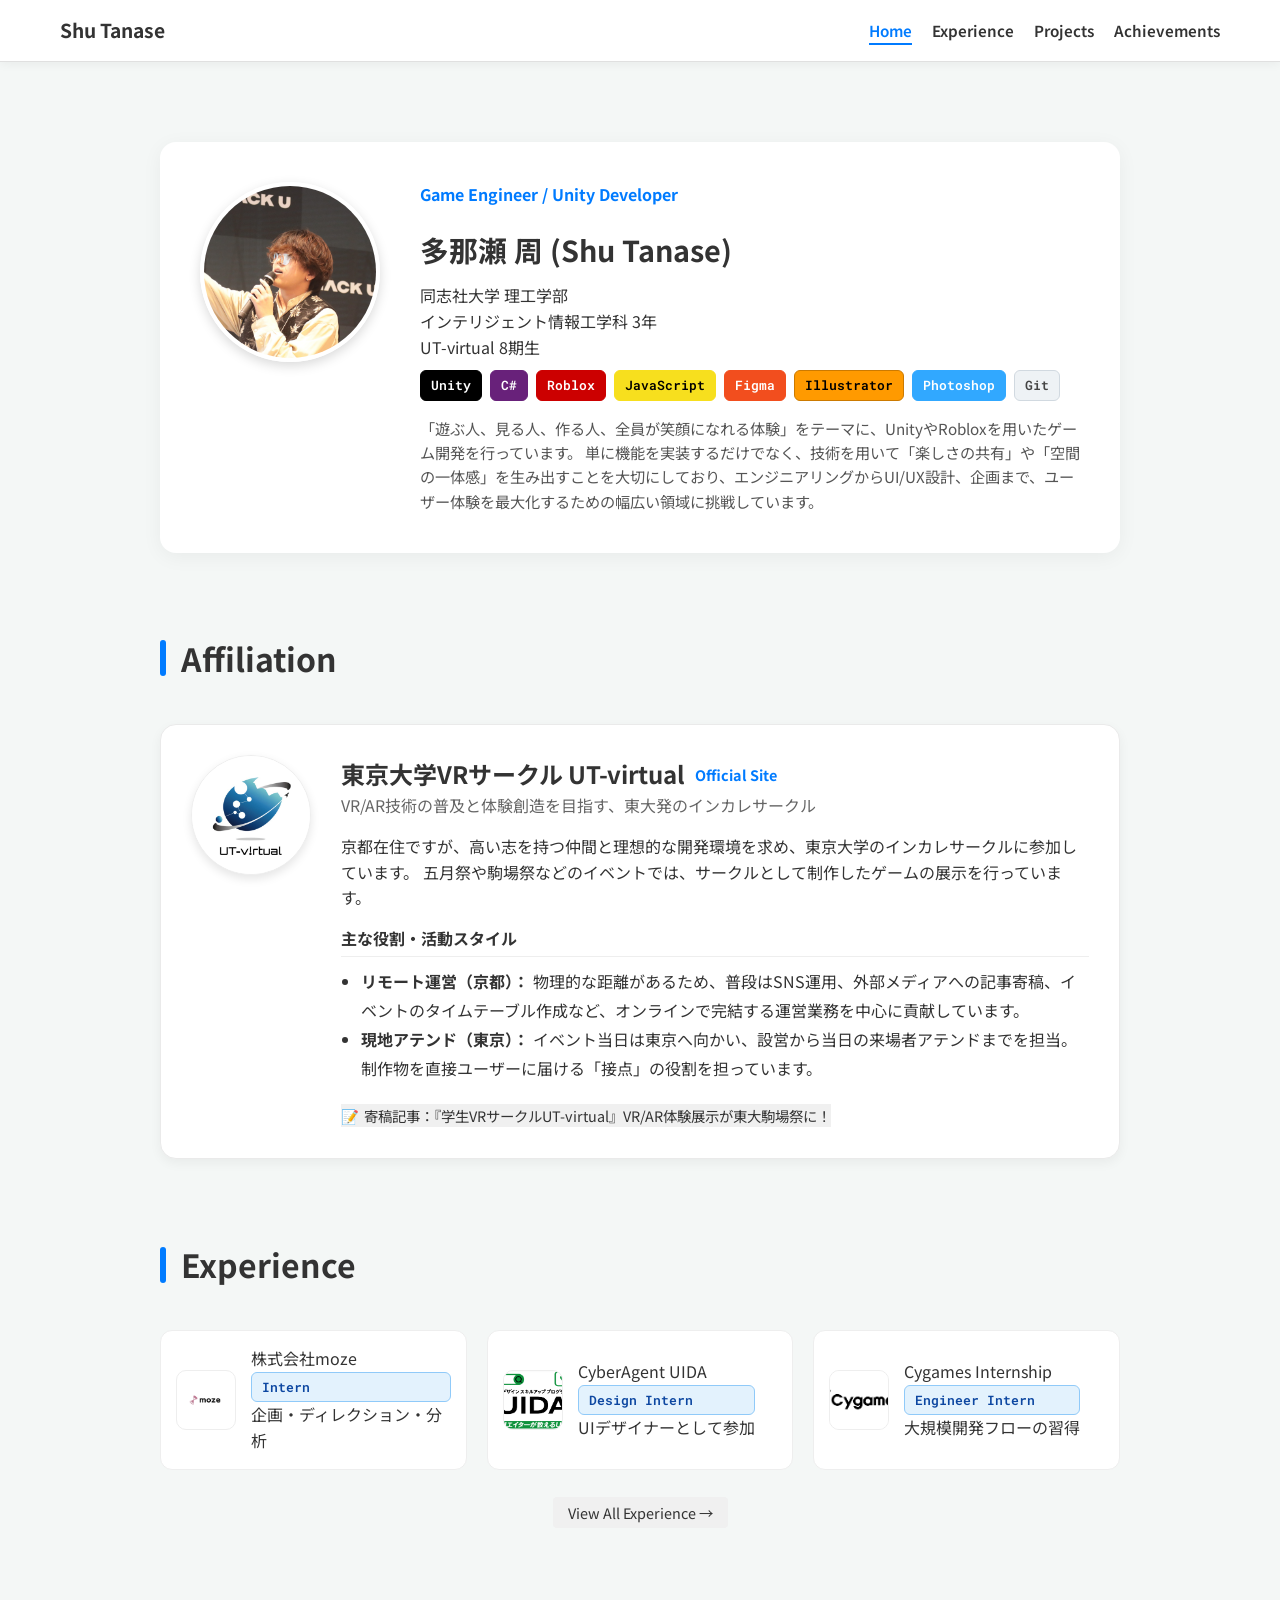
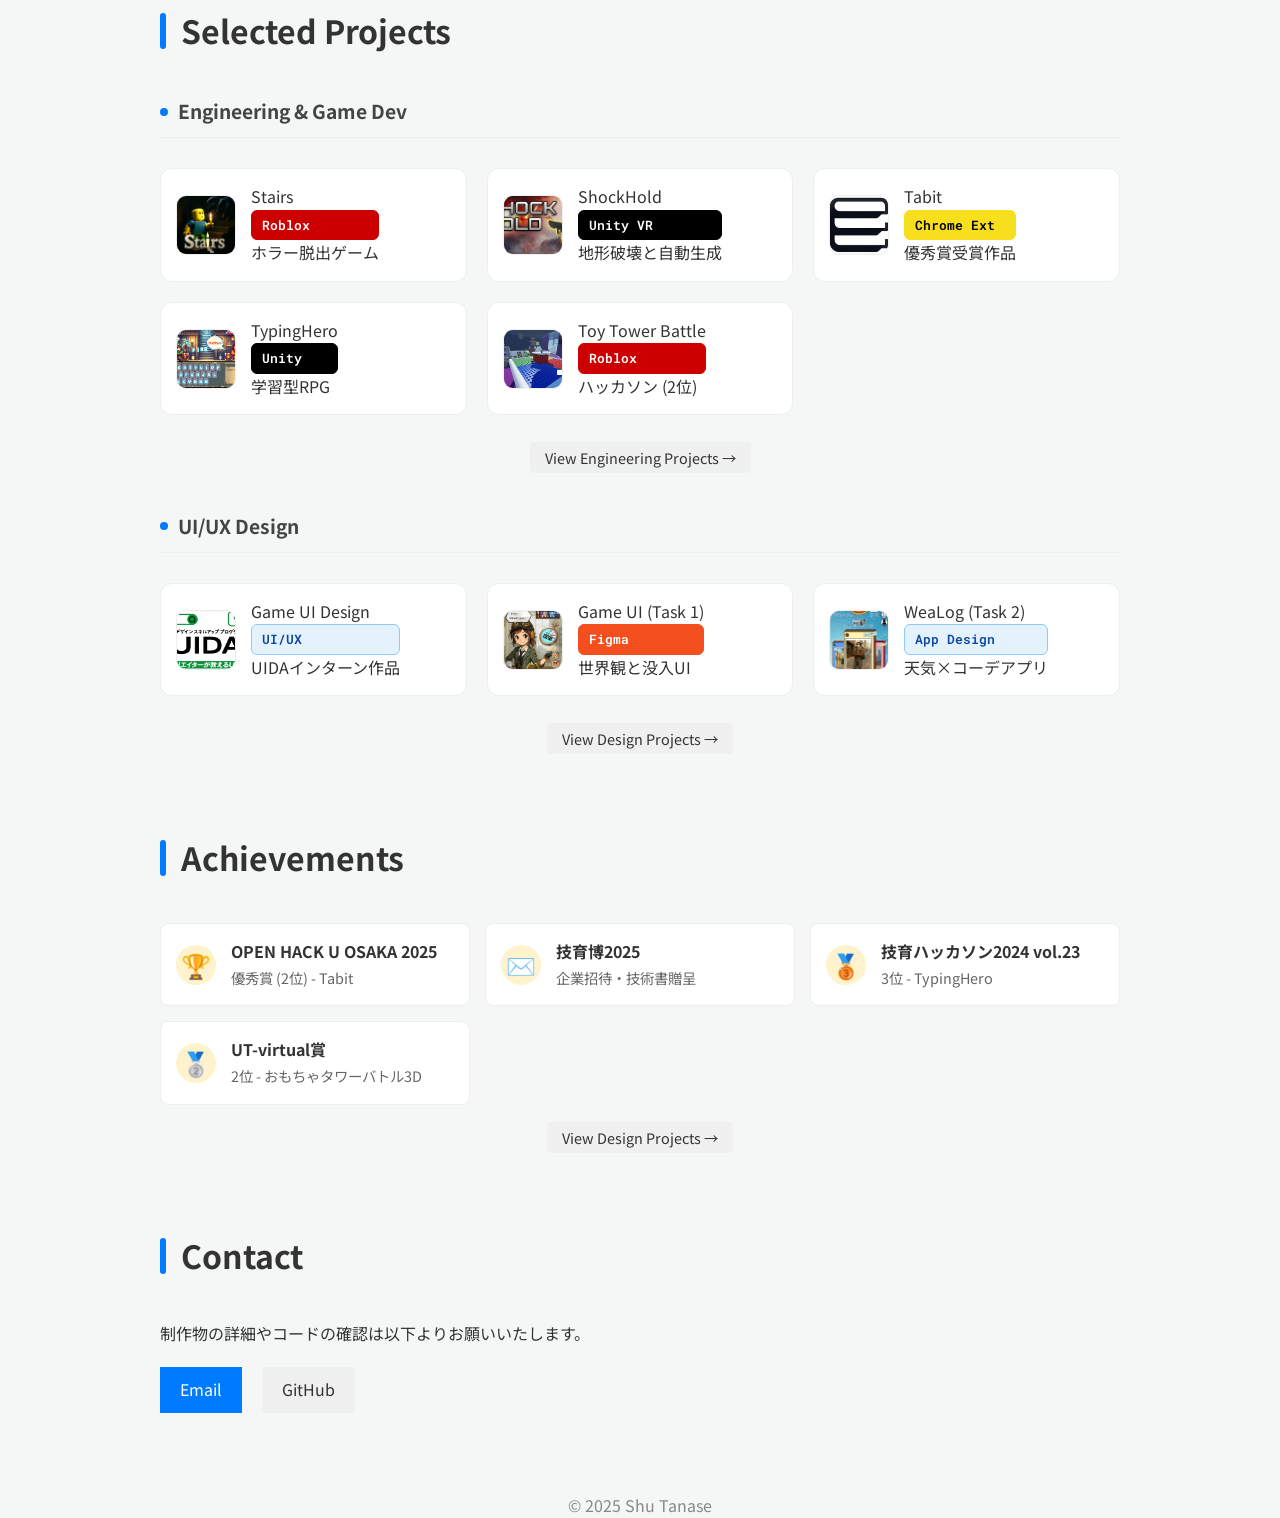
==== commit f14f257a: "Fix line break formatting in index.html" ====
--- a/index.html
+++ b/index.html
@@ -26,7 +26,7 @@
                 <span class="hero-role">Game Engineer / Unity Developer</span>
                 <h3>多那瀬 周 (Shu Tanase)</h3>
                 <p>
-                    同志社大学 理工学部 インテリジェント情報工学科 3年<br>
+                    同志社大学 理工学部 <br>インテリジェント情報工学科 3年<br>
                     UT-virtual 8期生
                 </p>
                 <div class="tech-stack">
--- a/css/style.css
+++ b/css/style.css
@@ -1,3 +1,16 @@
+@import url('https://fonts.googleapis.com/css2?family=Noto+Sans+JP:wght@400;700&family=Roboto+Mono:wght@500&display=swap');
+
+:root {
+    --primary-color: #007bff;
+    --accent-color: #0056b3;
+    --bg-color: #f4f7f6;
+    --card-bg: #ffffff;
+    --text-main: #333;
+    --text-sub: #666;
+    --font-main: 'Noto Sans JP', sans-serif;
+    --font-code: 'Roboto Mono', monospace;
+}
+
 * {
     margin: 0;
     padding: 0;
@@ -5,670 +18,629 @@
 }
 
 body {
-    font-family: 'Helvetica Neue', Arial, 'Hiragino Kaku Gothic ProN', sans-serif;
+    font-family: var(--font-main);
     line-height: 1.6;
-    color: #333;
-    background-color: #f9f9f9;
-}
-
+    color: var(--text-main);
+    background-color: var(--bg-color);
+}
+
+/* --- Header & Nav --- */
 header {
-    background-color: #fff;
+    background-color: rgba(255, 255, 255, 0.95);
+    backdrop-filter: blur(10px);
     border-bottom: 1px solid #e0e0e0;
     position: sticky;
     top: 0;
-    z-index: 100;
+    z-index: 1000;
+    box-shadow: 0 2px 10px rgba(0,0,0,0.05);
 }
 
 .navbar {
-    max-width: 1000px;
+    max-width: 1200px;
     margin: 0 auto;
-    padding: 10px 20px;
+    padding: 15px 20px;
+    display: flex;
+    justify-content: space-between;
+    align-items: center;
+}
+
+.nav-brand {
+    font-weight: 700;
+    font-size: 1.2rem;
+    color: var(--text-main);
+    text-decoration: none;
 }
 
 .nav-list {
     display: flex;
     list-style: none;
-    justify-content: flex-end;
-}
-
-    .nav-list li {
-        margin-left: 20px;
-    }
+    gap: 20px;
+}
 
     .nav-list a {
         text-decoration: none;
-        color: #333;
-        font-weight: bold;
-    }
+        color: var(--text-main);
+        font-weight: 600;
+        font-size: 0.95rem;
+        position: relative;
+        transition: color 0.3s;
+    }
+
+        /* 現在のページを示すクラス */
+        .nav-list a.current {
+            color: var(--primary-color);
+        }
+
+        .nav-list a::after {
+            content: '';
+            position: absolute;
+            width: 0;
+            height: 2px;
+            bottom: -4px;
+            left: 0;
+            background-color: var(--primary-color);
+            transition: width 0.3s;
+        }
 
         .nav-list a:hover {
-            color: #007bff;
+            color: var(--primary-color);
         }
 
+            .nav-list a:hover::after,
+            .nav-list a.current::after {
+                width: 100%;
+            }
+
+/* --- Sections --- */
 .section {
     max-width: 1000px;
-    margin: 60px auto;
+    margin: 80px auto;
     padding: 0 20px;
 }
 
-    .section h2 {
-        font-size: 2rem;
-        margin-bottom: 20px;
-        border-left: 5px solid #007bff;
-        padding-left: 10px;
-    }
-
-.about-container {
-    display: flex;
-    flex-wrap: wrap;
+.section-title {
+    font-size: 2rem;
+    margin-bottom: 40px;
+    display: flex;
+    align-items: center;
+    gap: 15px;
+}
+
+    .section-title::before {
+        content: '';
+        display: block;
+        width: 6px;
+        height: 36px;
+        background-color: var(--primary-color);
+        border-radius: 3px;
+    }
+
+/* --- Hero / About (Index) --- */
+.hero-wrapper {
+    background: white;
+    padding: 40px;
+    border-radius: 16px;
+    box-shadow: 0 4px 20px rgba(0,0,0,0.05);
+    display: flex;
+    gap: 40px;
     align-items: flex-start;
-    gap: 20px;
-    margin-top: 20px;
-}
-
-.intro-text {
-    flex: 1;
-    min-width: 0;
 }
 
 .profile-img {
-    width: 150px;
-    height: 150px;
+    width: 180px;
+    height: 180px;
     border-radius: 50%;
     object-fit: cover;
-    margin-right: 20px;
-}
-
-.intro-text h3 {
+    border: 4px solid white;
+    box-shadow: 0 4px 12px rgba(0,0,0,0.15);
+    flex-shrink: 0;
+}
+
+.hero-content h3 {
+    font-size: 1.8rem;
+    margin-bottom: 10px;
+}
+
+.hero-role {
+    color: var(--primary-color);
+    font-weight: 700;
+    margin-bottom: 20px;
+    display: block;
+}
+
+/* --- Tech Badges --- */
+.tech-stack {
+    display: flex;
+    flex-wrap: wrap;
+    gap: 8px;
+    margin: 10px 0;
+}
+
+.badge {
+    font-family: var(--font-code);
+    font-size: 0.8rem;
+    padding: 4px 10px;
+    border-radius: 6px;
+    background-color: #eef2f5;
+    color: #444;
+    border: 1px solid #d1d9e0;
+    font-weight: 600;
+}
+
+    /* 言語・技術別カラー */
+    .badge.unity {
+        background-color: #000;
+        color: #fff;
+        border-color: #000;
+    }
+
+    .badge.csharp {
+        background-color: #68217a;
+        color: #fff;
+        border-color: #68217a;
+    }
+
+    .badge.roblox {
+        background-color: #cc0000;
+        color: #fff;
+        border-color: #cc0000;
+    }
+
+    .badge.js {
+        background-color: #f7df1e;
+        color: #000;
+        border-color: #f7df1e;
+    }
+
+    .badge.role {
+        background-color: #e3f2fd;
+        color: #0d47a1;
+        border-color: #90caf9;
+    }
+
+    /* 実績ランク別カラー */
+    .badge.gold {
+        background-color: #ffd700;
+        color: #000;
+        border-color: #e6c200;
+    }
+
+    .badge.silver {
+        background-color: #c0c0c0;
+        color: #333;
+        border-color: #a9a9a9;
+    }
+
+    .badge.bronze {
+        background-color: #cd7f32;
+        color: #fff;
+        border-color: #b87333;
+    }
+
+    .badge.award {
+        background-color: #e3f2fd;
+        color: #0d47a1;
+        border-color: #90caf9;
+    }
+
+/* --- Overview Scroll (Index) --- */
+.overview-scroll {
+    display: grid;
+    grid-template-columns: repeat(auto-fill, minmax(280px, 1fr));
+    gap: 20px;
+    padding-bottom: 10px;
+}
+
+.overview-item {
+    background: white;
+    border-radius: 12px;
+    padding: 15px;
+    display: flex;
+    align-items: center;
+    gap: 15px;
+    text-decoration: none;
+    color: var(--text-main);
+    border: 1px solid #eee;
+}
+
+    .overview-item img {
+        width: 60px;
+        height: 60px;
+        border-radius: 10px;
+        object-fit: cover;
+        border: 1px solid #eee;
+    }
+
+/* --- Achievements Link Grid --- */
+.achievements-grid {
+    display: grid;
+    grid-template-columns: repeat(auto-fill, minmax(300px, 1fr));
+    gap: 15px;
+}
+
+.achv-card {
+    background: white;
+    padding: 15px;
+    border-radius: 8px;
+    border: 1px solid #eee;
+    display: flex;
+    align-items: center;
+    gap: 15px;
+    text-decoration: none; /* リンクの下線を消す */
+    color: inherit;
+}
+
+/* --- Interactive Card (Hover Effect) --- */
+/* クリック可能なカードに共通して適用するクラス */
+.card-interactive {
+    transition: transform 0.2s, box-shadow 0.2s;
+    border: 1px solid #eee;
+}
+
+    .card-interactive:hover {
+        transform: translateY(-3px);
+        box-shadow: 0 5px 15px rgba(0,0,0,0.08);
+        border-color: var(--primary-color);
+        cursor: pointer;
+    }
+
+
+/* --- Project Cards (共通) --- */
+.project-card {
+    background: var(--card-bg);
+    border-radius: 16px;
+    padding: 30px;
+    margin-bottom: 40px;
+    box-shadow: 0 4px 12px rgba(0,0,0,0.05);
+    border: 1px solid #eaeaea;
+}
+
+.project-header {
+    display: flex;
+    justify-content: space-between;
+    align-items: center;
+    margin-bottom: 15px;
+    flex-wrap: wrap;
+    gap: 10px;
+}
+
+.project-title {
     font-size: 1.5rem;
-    margin-bottom: 10px;
-}
-
-.intro-text p {
-    font-size: 1rem;
-    line-height: 1.5;
-}
-
-.skill-list {
-    list-style: disc inside;
-    padding-left: 10px;
-}
-
-    .skill-list li {
-        margin-bottom: 8px;
-    }
-
-.project-card {
-    background-color: #fff;
-    border: 1px solid #e0e0e0;
+    margin: 0;
+}
+
+.project-links a {
+    display: inline-flex;
+    align-items: center;
+    gap: 5px;
+    padding: 6px 12px;
+    border-radius: 6px;
+    text-decoration: none;
+    font-size: 0.9rem;
+    font-weight: bold;
+    transition: all 0.2s;
+}
+
+.btn-primary {
+    background-color: var(--primary-color);
+    color: white;
+}
+
+    .btn-primary:hover {
+        background-color: var(--accent-color);
+    }
+
+.btn-secondary {
+    background-color: #f0f0f0;
+    color: #333;
+}
+
+    .btn-secondary:hover {
+        background-color: #e0e0e0;
+    }
+
+.project-grid {
+    display: grid;
+    grid-template-columns: 350px 1fr;
+    gap: 30px;
+}
+
+.project-visuals {
+    width: 100%;
+}
+
+/* 画像スタイル: スクショ用（枠いっぱい） */
+.project-img {
+    width: 100%;
+    border-radius: 8px;
+    border: 1px solid #eee;
+    object-fit: cover;
+}
+
+    /* 画像スタイル: ロゴ用（余白あり・全体表示） */
+    .project-img.img-contain {
+        object-fit: contain;
+        background: #fff;
+        padding: 20px;
+        height: 250px; /* 高さを統一 */
+    }
+
+.project-info h4 {
+    font-size: 1.1rem;
+    margin: 15px 0 8px;
+    color: #444;
+    border-bottom: 2px solid #eee;
+    padding-bottom: 4px;
+    display: inline-block;
+}
+
+/* Tech Deep Dive (Details) */
+.tech-deep-dive, .project-details {
+    margin-top: 20px;
+    background: #f8f9fa;
     border-radius: 8px;
     padding: 20px;
-    margin-bottom: 30px;
-    box-shadow: 0 2px 4px rgba(0,0,0,0.05);
-    transition: box-shadow 200ms ease;
-}
-
-    .project-card:hover {
-        box-shadow: 0px 3px 1px -2px rgba(0,0,0,0.2), 0px 2px 2px 0px rgba(0,0,0,0.14), 0px 1px 5px 0px rgba(0,0,0,0.12);
-    }
-
-    .project-card h3 {
-        font-size: 1.3rem;
-        margin-bottom: 10px;
-    }
-
-.project-img {
-    width: 100%;
-    max-width: 600px;
-    border-radius: 4px;
-    margin-bottom: 10px;
-}
-
-#contactForm {
-    max-width: 500px;
-}
-
-    #contactForm input, #contactForm textarea {
-        width: 100%;
-        padding: 8px;
-        margin-bottom: 12px;
-        border: 1px solid #ccc;
-        border-radius: 4px;
-    }
-
-    #contactForm button {
-        background-color: #007bff;
-        color: #fff;
-        border: none;
-        padding: 10px 16px;
-        border-radius: 4px;
-        cursor: pointer;
-    }
-
-        #contactForm button:hover {
-            background-color: #0056b3;
-        }
-
-.sns-links {
-    margin-top: 20px;
-}
-
-footer {
-    text-align: center;
-    margin: 60px 0 20px;
-    color: #777;
-}
-
+    border-left: 4px solid var(--primary-color);
+}
+
+.toggle-details {
+    background: none;
+    border: none;
+    color: var(--primary-color);
+    font-weight: bold;
+    cursor: pointer;
+    padding: 10px 0;
+    display: flex;
+    align-items: center;
+    gap: 5px;
+}
+
+    .toggle-details::after {
+        content: '▼';
+        font-size: 0.8em;
+    }
+
+    .toggle-details[aria-expanded="true"]::after {
+        content: '▲';
+    }
+
+
+.achv-icon {
+    font-size: 1.5rem;
+    background: #fff3cd;
+    width: 40px;
+    height: 40px;
+    display: flex;
+    align-items: center;
+    justify-content: center;
+    border-radius: 50%;
+}
+
+/* --- Responsive --- */
 @media (max-width: 768px) {
-    .about-container {
+    .navbar {
         flex-direction: column;
+        gap: 10px;
+    }
+
+    .hero-wrapper {
+        flex-direction: column;
+        align-items: center;
         text-align: center;
     }
 
-    .profile-img {
-        margin: 0 auto 20px;
-    }
-
-    .nav-list {
-        justify-content: center;
-    }
-}
-
-/* 特徴セクション */
-.features h4 {
-    font-size: 1.2rem;
-    margin: 20px 0 10px;
-    border-left: 4px solid #007bff;
-    padding-left: 8px;
-}
-
-.features-list {
-    list-style-type: disc;
-    list-style-position: outside;
-    margin: 0; /* 元: -2 を修正 */
-    padding-left: 1.2em;
-}
-
-    .features-list li ul {
-        list-style-type: circle;
-        list-style-position: outside;
-        margin: 0;
-        padding-left: 1.2em;
-    }
-
-    .features-list > li {
-        margin-bottom: 0.75em;
-    }
-
-    .features-list strong {
-        display: block;
-    }
-
-/* 小見出し */
-.subsection {
-    margin-top: 20px;
-}
-
-    .subsection h4 {
-        font-size: 1.2rem;
-        margin: 0 0 10px;
-        border-left: 4px solid #007bff;
-        padding-left: 8px;
-        color: #333;
-    }
-
-    .subsection p {
-        font-size: 1rem;
-        line-height: 1.6;
-        margin-left: 1em;
-    }
-
-.subsection-list {
-    list-style-type: disc;
-    list-style-position: outside;
-    padding-left: 1.2em;
-    margin-top: 0.5em;
-    margin-bottom: 1.5em;
-}
-
-.video-embed {
-    margin-bottom: 1.5em;
-}
-
-#vol11Container {
-    max-width: 360px;
-    margin: 1em auto;
-}
-
-    #vol11Container iframe {
-        width: 100%;
+    .project-grid {
+        grid-template-columns: 1fr;
+    }
+
+    .project-header {
+        flex-direction: column;
+        align-items: flex-start;
+    }
+
+    .tech-stack {
+        justify-content: flex-start;
+    }
+
+    .project-img.img-contain {
         height: auto;
-        aspect-ratio: 16 / 9;
-    }
-
-.note-link {
-    text-align: center;
-    margin: 0;
-    padding: 0.5em 0;
-    margin-bottom: 1.5em;
-    font-size: 0.9rem;
-    color: #555;
-}
-
-    .note-link a {
-        color: #007bff;
-        text-decoration: none;
-    }
-
-        .note-link a:hover {
-            text-decoration: underline;
-        }
-
-.video-row {
-    display: flex;
-    flex-wrap: wrap;
-    gap: 1rem;
-    margin-bottom: 1.5em;
-}
-
-    .video-row .video-embed {
-        flex: 1 1 45%;
-        min-width: 280px;
-    }
-
-.video-embed iframe {
-    width: 100%;
-    height: auto;
-    aspect-ratio: 16 / 9;
-}
-
-.demo-video {
-    text-align: center;
-    margin: 1em 0;
-}
-
-    .demo-video iframe {
-        width: 50%;
-        max-width: 600px;
-        aspect-ratio: 16 / 9;
-        border: none;
-        border-radius: 4px;
-    }
-
-.project-details {
-    display: none;
-    margin-top: 1em;
-}
-
-.toggle-details {
-    display: inline-block;
-    margin: 0.5em 0;
-    padding: 6px 12px;
-    font-size: 0.9rem;
-    background-color: #007bff;
-    color: #fff;
-    border: none;
-    border-radius: 4px;
-    cursor: pointer;
-}
-
-    .toggle-details:hover {
-        background-color: #0056b3;
-    }
-
-.image-slider {
-    position: relative;
-    width: 100%;
-    max-width: 400px;
-    margin: 0 auto 10px;
-    overflow: hidden;
-    border-radius: 4px;
-}
-/* Tabitと同じ“細め”幅が必要な場合に使用 */
-.image-slider--narrow {
-    max-width: 300px;
-}
-
+        padding: 10px;
+    }
+}
 .slider-container {
-    display: flex;
-    transition: transform 0.4s ease-in-out;
-}
-
-.image-slider .project-img {
-    width: 100%;
-    flex-shrink: 0;
-    max-width: 100%;
-    margin: 0;
-    border-radius: 0;
-    display: block;
-}
-
-.prev-btn, .next-btn {
+    position: relative; /* 基準位置 */
+}
+
+.prev-btn,
+.next-btn {
     position: absolute;
     top: 50%;
     transform: translateY(-50%);
-    background-color: rgba(0,0,0,0.4);
-    color: #fff;
+    background-color: rgba(0, 0, 0, 0.5); /* 半透明の黒背景 */
+    color: white;
     border: none;
-    padding: 8px 12px;
-    font-size: 1.5rem;
-    cursor: pointer;
-    z-index: 10;
-    transition: background-color 0.2s ease;
-}
-
-    .prev-btn:hover, .next-btn:hover {
-        background-color: rgba(0,0,0,0.7);
-    }
-
-.prev-btn {
-    left: 10px;
-}
-
-.next-btn {
-    right: 10px;
-}
-
-/* 経験セクションのロゴ・UIDAスライダー画像を統一 */
-#experience .project-card .project-img {
-  width: auto;
-  height: 200px;      /* Mozeと同じ高さに固定 */
-  margin: 0 auto 10px;
-  display: block;
-  object-fit: contain; /* 画像が潰れないように */
-}
-/* 経験セクションのロゴ・UIDAスライダー画像を統一 */
-#experience .project-card .project-img {
-    width: auto;
-    height: 200px; /* Mozeと同じ高さに固定 */
-    margin: 0 auto 10px;
-    display: block;
-    object-fit: contain; /* 画像が潰れないように */
-}
-/* スライダー矢印のスタイルをくっきり白黒に */
-.prev-btn, .next-btn {
-    position: absolute;
-    top: 50%;
-    transform: translateY(-50%);
-    background-color: #fff; /* 白背景 */
-    color: #000; /* 黒文字（矢印） */
-    border: 2px solid #000; /* 黒枠でくっきり */
-    padding: 8px 12px;
+    width: 50px; /* クリックしやすい大きさ */
+    height: 50px;
+    border-radius: 50%; /* 丸いボタン */
     font-size: 1.5rem;
     font-weight: bold;
     cursor: pointer;
     z-index: 10;
-    transition: background-color 0.2s ease, color 0.2s ease;
-    border-radius: 50%; /* 丸ボタンにするとさらに目立つ */
-    opacity: 0.9;
-}
-
-    .prev-btn:hover, .next-btn:hover {
-        background-color: #000; /* ホバー時は反転 */
-        color: #fff;
-    }
-
+    display: flex;
+    align-items: center;
+    justify-content: center;
+    transition: all 0.3s ease;
+    opacity: 0; /* 通常時は隠しておき、ホバーで表示する演出も可（今回は常に表示か、親ホバーで表示） */
+    opacity: 0.7; /* 最初からうっすら見せておく */
+}
+
+/* 左矢印の位置 */
 .prev-btn {
     left: 10px;
-}
-
+    padding-right: 3px; /* 見た目の微調整 */
+}
+
+/* 右矢印の位置 */
 .next-btn {
     right: 10px;
-}
-/* ===== Overview（Index）の横スクロール行 ===== */
-.overview {
+    padding-left: 3px; /* 見た目の微調整 */
+}
+
+    /* ホバー時の強調 */
+    .prev-btn:hover,
+    .next-btn:hover {
+        background-color: rgba(0, 0, 0, 0.9);
+        opacity: 1;
+        transform: translateY(-50%) scale(1.1); /* 少し大きくなる */
+    }
+
+/* 画像エリアにマウスが乗ったときだけボタンをハッキリさせる場合 */
+.slider-container:hover .prev-btn,
+.slider-container:hover .next-btn {
+    opacity: 1;
+}
+
+/* スマホ対応: 指でタップしやすいように調整 */
+@media (max-width: 768px) {
+    .prev-btn,
+    .next-btn {
+        width: 40px;
+        height: 40px;
+        font-size: 1.2rem;
+        opacity: 1; /* スマホでは常に表示 */
+    }
+}
+/* --- 既存のコードの末尾に追加 --- */
+
+/* Design Tool Badges */
+.badge.figma {
+    background-color: #F24E1E;
+    color: #fff;
+    border-color: #F24E1E;
+}
+
+.badge.ai {
+    background-color: #FF9A00;
+    color: #000; /* 黄色背景なので黒文字 */
+    border-color: #CC7A00;
+}
+
+.badge.ps {
+    background-color: #31A8FF;
+    color: #fff;
+    border-color: #31A8FF;
+}
+
+/* --- Category Headers (New) --- */
+.category-title {
+    font-size: 1.5rem;
+    color: #444;
+    margin: 60px 0 30px; /* 上に余白を持たせて区切りを明確に */
+    padding-bottom: 10px;
+    border-bottom: 2px solid #eaeaea; /* 下線でセクション分け */
+    font-weight: 700;
+    display: flex;
+    align-items: center;
+    gap: 10px;
+}
+
+    /* アイコン装飾（任意） */
+    .category-title::before {
+        content: '';
+        display: inline-block;
+        width: 8px;
+        height: 8px;
+        background-color: var(--primary-color);
+        border-radius: 50%;
+    }
+
+/* --- 既存のコードの末尾に追加 --- */
+
+/* --- Modal System --- */
+.modal-overlay {
+    position: fixed;
+    top: 0;
+    left: 0;
+    width: 100%;
+    height: 100%;
+    background-color: rgba(0, 0, 0, 0.6); /* 背景を薄暗く */
+    backdrop-filter: blur(3px); /* 背景を少しぼかす */
+    z-index: 2000;
+    display: none; /* デフォルトは非表示 */
+    justify-content: center;
+    align-items: center;
+    padding: 20px;
+    opacity: 0;
+    transition: opacity 0.3s ease;
+}
+
+    .modal-overlay.active {
+        display: flex;
+        opacity: 1;
+    }
+
+.modal-container {
     background: #fff;
-    border: 1px solid #e0e0e0;
-    border-radius: 14px;
-    padding: 14px 14px 8px;
-    margin-bottom: 16px;
-}
-
-.overview-title {
-    font-size: 1.05rem;
-    font-weight: 700;
-    margin: 0 0 10px 4px;
+    width: 100%;
+    max-width: 1000px; /* カードの最大幅に合わせる */
+    max-height: 90vh;
+    border-radius: 16px;
+    position: relative;
+    overflow-y: auto; /* 縦スクロール可能に */
+    box-shadow: 0 10px 30px rgba(0,0,0,0.2);
+    transform: translateY(20px);
+    transition: transform 0.3s ease;
+    padding: 10px; /* カードのパディングの外側の余白 */
+}
+
+.modal-overlay.active .modal-container {
+    transform: translateY(0);
+}
+
+/* 閉じるボタン (右上のバツ印) */
+.modal-close-btn {
+    position: absolute;
+    top: 15px;
+    right: 15px;
+    width: 40px;
+    height: 40px;
+    background: #fff;
+    border: 1px solid #ddd;
+    border-radius: 50%;
+    font-size: 1.5rem;
     color: #333;
-}
-
-.overview-scroll {
-    display: flex;
-    gap: 12px;
-    overflow-x: auto;
-    overscroll-behavior-x: contain;
-    scroll-snap-type: x proximity;
-    padding-bottom: 8px;
-    -webkit-overflow-scrolling: touch;
-}
-
-    /* スクロールバーを細く（必要なら消してOK） */
-    .overview-scroll::-webkit-scrollbar {
-        height: 8px;
-    }
-
-    .overview-scroll::-webkit-scrollbar-thumb {
-        background: #c8c8c8;
-        border-radius: 8px;
-    }
-
-    .overview-scroll::-webkit-scrollbar-track {
-        background: transparent;
-    }
-
-.overview-item {
-    flex: 0 0 auto; /* 横にずらっと並べる */
-    width: 210px; /* “いい感じ”のカード幅 */
-    min-height: 64px;
-    display: flex;
-    align-items: center;
-    gap: 12px;
-    text-decoration: none;
-    color: #222;
-    background: #f7f7f7;
-    border: 1px solid #e5e5e5;
-    border-radius: 12px;
-    padding: 10px 12px;
-    scroll-snap-align: start; /* スクロール止まりやすく */
-    transition: transform .1s ease, box-shadow .1s ease, background-color .2s ease;
-}
-
-    .overview-item:hover {
-        transform: translateY(-2px);
-        background: #fff;
-        box-shadow: 0 2px 6px rgba(0,0,0,.08);
-    }
-
-    .overview-item img {
-        width: 40px;
-        height: 40px; /* アイコンを少し大きめに */
-        object-fit: contain;
-        border-radius: 8px;
-        background: #fff;
-        border: 1px solid #ddd;
-    }
-
-    .overview-item span {
-        font-weight: 700;
-        font-size: .95rem;
-        line-height: 1.2;
-    }
-
-/* モバイルはもう少し大きめにしつつ、横スクロール前提 */
-@media (max-width: 520px) {
-    .overview-item {
-        width: 260px;
-    }
-
-        .overview-item img {
-            width: 44px;
-            height: 44px;
-        }
-}
-/* ===== Overviewのジャンプボタン ===== */
-.overview-jump {
-    display: flex;
+    display: flex;
+    align-items: center;
     justify-content: center;
-    gap: 16px;
-    margin-top: 14px;
-}
-
-.jump-btn {
-    display: inline-block;
-    padding: 8px 16px;
-    font-size: 0.95rem;
-    font-weight: 600;
-    text-decoration: none;
-    color: #fff;
-    background: #000; /* くっきり黒 */
-    border-radius: 6px;
-    transition: background-color 0.2s ease;
-}
-
-    .jump-btn:hover {
-        background: #444; /* ホバーで少し明るく */
-    }
-/* Projects内の単独画像もスライダー画像と同じ高さに */
-#projects .project-card > .project-img {
-    width: auto;
-    max-width: 100%;
-    height: 250px; /* 他と揃える高さ。お好みで200〜300px */
-    object-fit: contain; /* 縦横比を保持 */
-    display: block;
-    margin: 0 auto 12px;
-}
-/* ===== Achievements（実績）バッジ ===== */
-.achv-item {
-    flex: 0 0 auto;
-    display: flex;
-    align-items: center;
-    gap: 10px;
-    padding: 10px 12px;
-    border: 1px solid #e5e5e5;
-    border-radius: 12px;
-    background: #fff;
-    text-decoration: none;
-    color: #111;
-    scroll-snap-align: start;
-    transition: transform .1s ease, box-shadow .12s ease, background-color .2s ease;
-}
-
-    .achv-item:hover {
-        transform: translateY(-2px);
-        box-shadow: 0 2px 6px rgba(0,0,0,.08);
-    }
-
-.achv-badge {
-    display: inline-block;
-    min-width: 3.2em;
-    text-align: center;
-    padding: 4px 8px;
-    border-radius: 999px;
-    background: #000;
-    color: #fff;
-    font-weight: 700;
-    font-size: .85rem;
-    line-height: 1;
-    border: 2px solid #000; /* 白黒でくっきり */
-}
-
-.achv-text {
-    font-weight: 700;
-    font-size: .95rem;
-    line-height: 1.2;
-    color: #222;
-    white-space: nowrap;
-}
-
-/* スクロールバーはOverviewと同じ見た目を継承（.overview-scrollを使用） */
-/* ===== Overview / Achievements : ラージカード & 説明文 ===== */
-.overview-scroll {
-    display: flex;
-    gap: 14px;
-    overflow-x: auto;
-    overscroll-behavior-x: contain;
-    scroll-snap-type: x proximity;
-    padding: 6px 0 10px;
-}
-
-.overview-item, .achv-item {
-    flex: 0 0 auto;
-    width: 280px; /* 大きめボックス */
-    min-height: 104px;
-    display: flex;
-    flex-direction: row;
-    align-items: center;
-    gap: 14px;
-    text-decoration: none;
-    color: #111;
-    background: #fff;
-    border: 1px solid #e6e6e6;
-    border-radius: 14px;
-    padding: 12px 14px;
-    scroll-snap-align: start;
-    box-shadow: 0 1px 2px rgba(0,0,0,.04);
-    transition: transform .08s ease, box-shadow .12s ease, background-color .2s ease;
-}
-
-    .overview-item:hover, .achv-item:hover {
-        transform: translateY(-2px);
-        box-shadow: 0 4px 10px rgba(0,0,0,.08);
-    }
-
-    .overview-item img, .achv-item img {
-        width: 52px;
-        height: 52px;
-        object-fit: contain;
-        border-radius: 10px;
-        background: #fff;
-        border: 1px solid #ddd;
-        flex: none;
-    }
-
-/* タイトル＋1行説明 */
-.ov-text {
-    display: flex;
-    flex-direction: column;
-    gap: 6px;
-    min-width: 0;
-}
-
-.ov-title {
-    font-weight: 800;
-    font-size: 1rem;
-    line-height: 1.2;
-    color: #111;
-}
-
-.ov-desc {
-    font-size: .88rem;
-    line-height: 1.3;
-    color: #555;
-    white-space: nowrap;
-    overflow: hidden;
-    text-overflow: ellipsis;
-}
-
-/* Achievements用：バッジ風を先頭に置く場合（任意） */
-.achv-badge {
-    display: inline-block;
-    padding: 3px 8px;
-    border-radius: 999px;
-    background: #000;
-    color: #fff;
-    font-weight: 700;
-    font-size: .78rem;
-    margin-right: 6px;
-}
-
-/* モバイルは少し狭めに */
-@media (max-width:560px) {
-    .overview-item, .achv-item {
-        width: 240px;
-    }
-
-        .overview-item img, .achv-item img {
-            width: 48px;
-            height: 48px;
-        }
-}
-
+    cursor: pointer;
+    z-index: 2010;
+    transition: all 0.2s;
+    box-shadow: 0 2px 5px rgba(0,0,0,0.1);
+}
+
+    .modal-close-btn:hover {
+        background: #f0f0f0;
+        transform: scale(1.1);
+    }
+
+/* モーダル内のカード調整 */
+.modal-container .project-card {
+    margin-bottom: 0;
+    box-shadow: none; /* モーダル内では影を消す */
+    border: none;
+}
+
+/* スマホ対応 */
+@media (max-width: 768px) {
+    .modal-container {
+        padding: 0;
+        max-height: 100vh;
+        border-radius: 0;
+    }
+
+    .modal-close-btn {
+        top: 10px;
+        right: 10px;
+        background: rgba(255,255,255,0.9);
+    }
+}
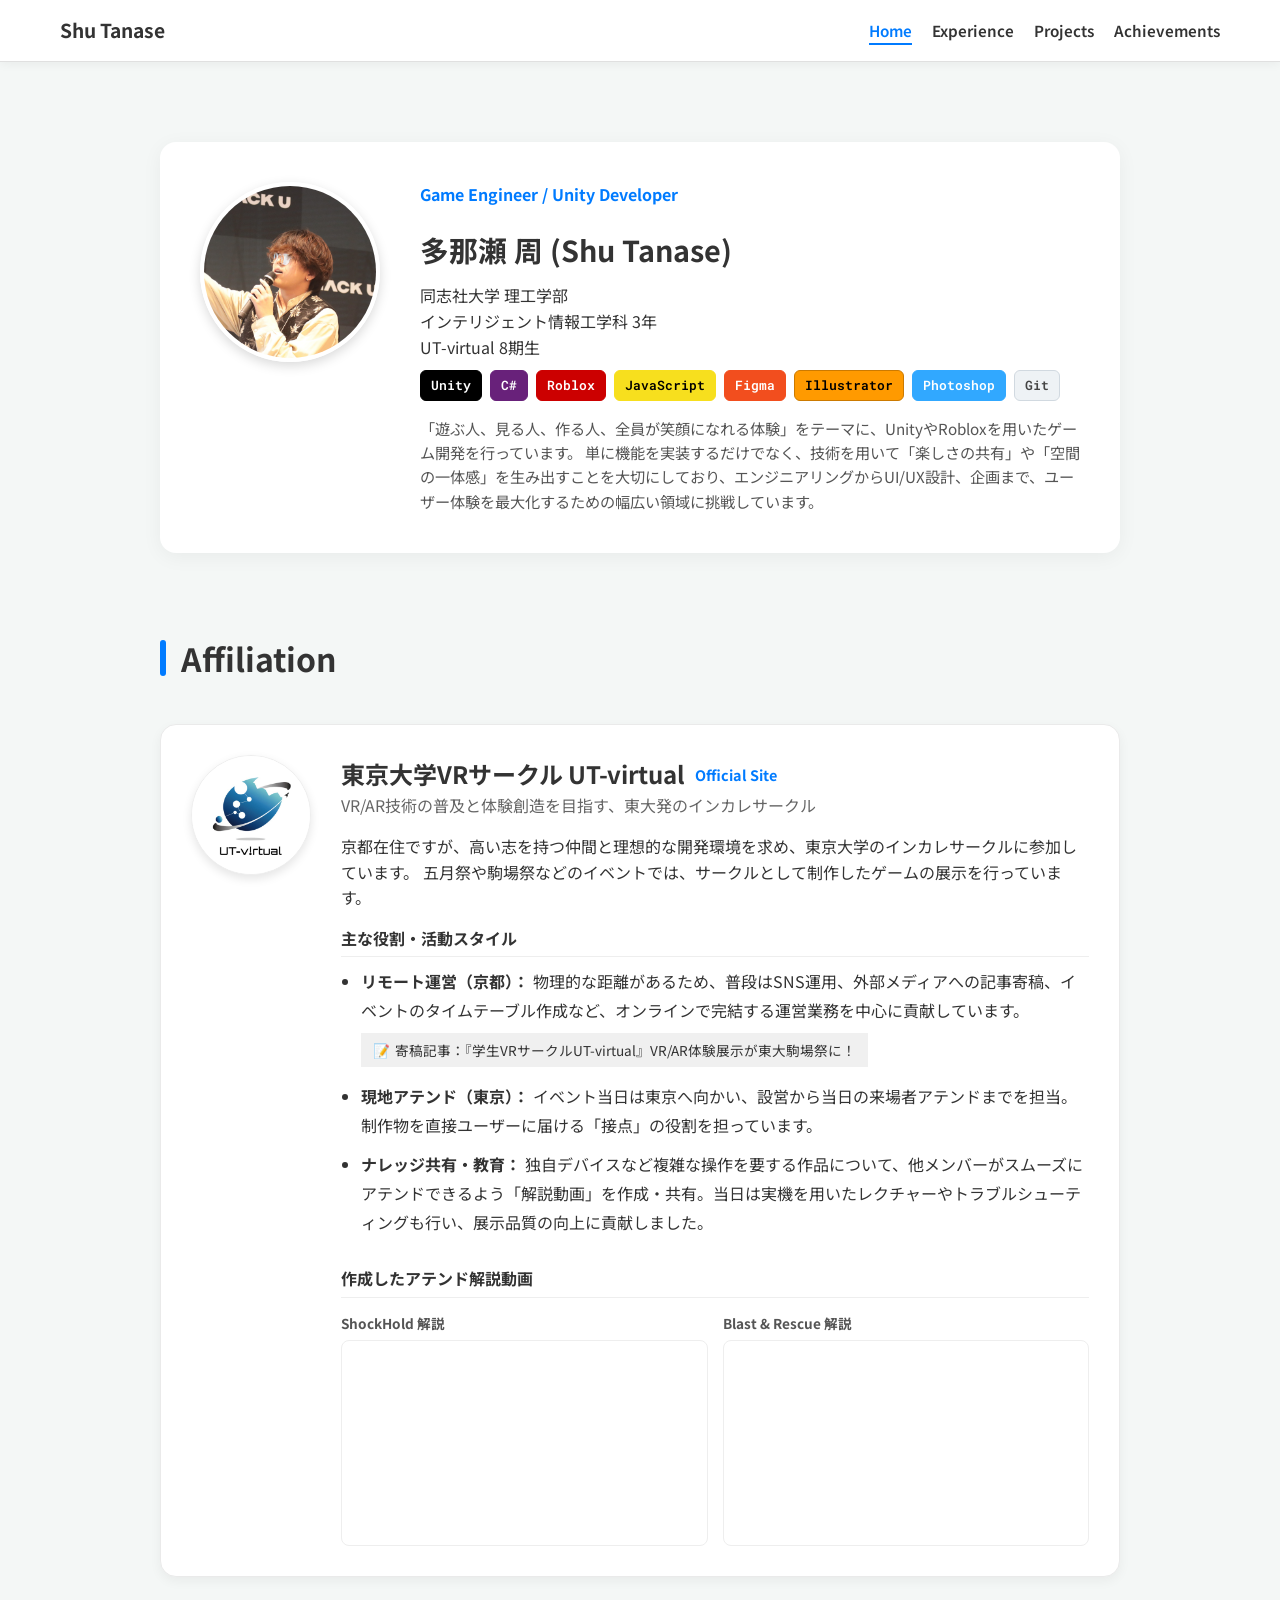
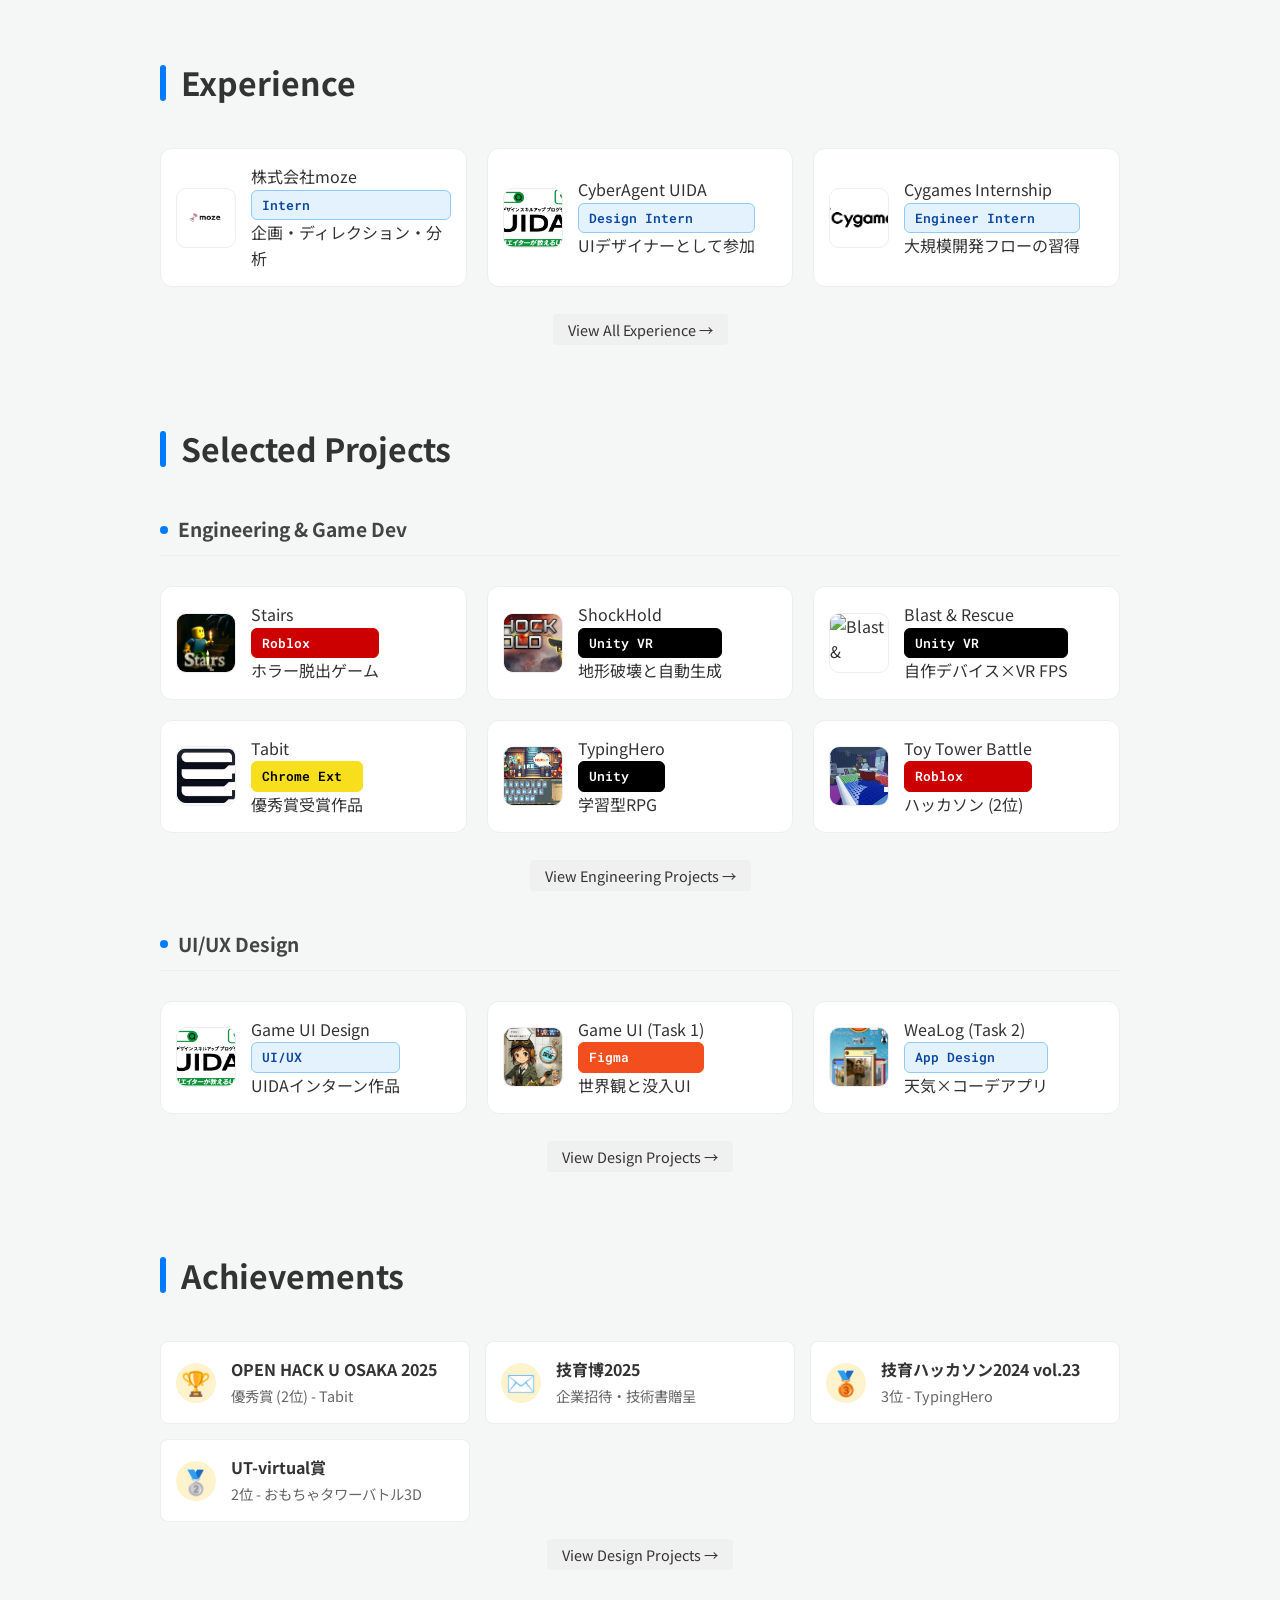
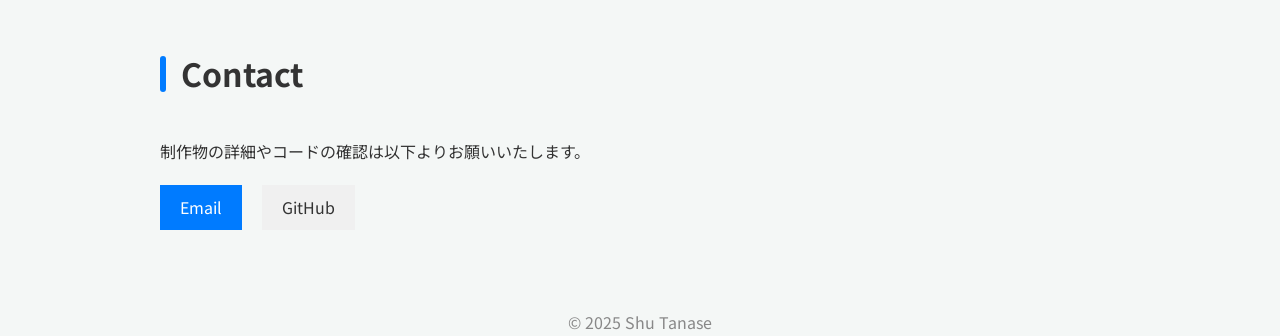
==== commit ee680bfd: "1215 Updated text formatting and added new project details for ShockHold and Blast & Rescue. Improve" ====
--- a/index.html
+++ b/index.html
@@ -26,7 +26,7 @@
                 <span class="hero-role">Game Engineer / Unity Developer</span>
                 <h3>多那瀬 周 (Shu Tanase)</h3>
                 <p>
-                    同志社大学 理工学部 <br>インテリジェント情報工学科 3年<br>
+                    同志社大学 理工学部<br> インテリジェント情報工学科 3年<br>
                     UT-virtual 8期生
                 </p>
                 <div class="tech-stack">
@@ -47,7 +47,6 @@
         </div>
     </section>
 
-   
 
     <section id="affiliation" class="section">
         <h2 class="section-title">Affiliation</h2>
@@ -71,20 +70,45 @@
 
                 <h4 style="margin-top: 15px; font-size: 1rem; border-bottom: 1px solid #eee; padding-bottom: 5px;">主な役割・活動スタイル</h4>
                 <ul style="list-style: disc; margin-left: 20px; margin-top: 10px; line-height: 1.8;">
-                    <li><strong>リモート運営（京都）：</strong> 物理的な距離があるため、普段はSNS運用、外部メディアへの記事寄稿、イベントのタイムテーブル作成など、オンラインで完結する運営業務を中心に貢献しています。</li>
-                    <li><strong>現地アテンド（東京）：</strong> イベント当日は東京へ向かい、設営から当日の来場者アテンドまでを担当。制作物を直接ユーザーに届ける「接点」の役割を担っています。</li>
+                    <li style="margin-bottom: 10px;">
+                        <strong>リモート運営（京都）：</strong> 物理的な距離があるため、普段はSNS運用、外部メディアへの記事寄稿、イベントのタイムテーブル作成など、オンラインで完結する運営業務を中心に貢献しています。
+                        <div style="margin-top: 8px; margin-bottom: 15px;">
+                            <a href="https://vr-lifemagazine.com/ut-virtualvr_komabasai/?utm_source=rss&utm_medium=rss&utm_campaign=ut-virtualvr_komabasai" target="_blank" class="btn-secondary" style="font-size: 0.85rem; text-decoration: none; display: inline-flex; align-items: center; gap: 5px; padding: 5px 12px;">
+                                <span>📝</span> 寄稿記事：『学生VRサークルUT-virtual』VR/AR体験展示が東大駒場祭に！
+                            </a>
+                        </div>
+                    </li>
+
+                    <li style="margin-bottom: 10px;">
+                        <strong>現地アテンド（東京）：</strong> イベント当日は東京へ向かい、設営から当日の来場者アテンドまでを担当。制作物を直接ユーザーに届ける「接点」の役割を担っています。
+                    </li>
+
+                    <li>
+                        <strong>ナレッジ共有・教育：</strong> 独自デバイスなど複雑な操作を要する作品について、他メンバーがスムーズにアテンドできるよう「解説動画」を作成・共有。当日は実機を用いたレクチャーやトラブルシューティングも行い、展示品質の向上に貢献しました。
+                    </li>
                 </ul>
 
-                <div style="margin-top: 20px;">
-                    <a href="https://vr-lifemagazine.com/ut-virtualvr_komabasai/?utm_source=rss&utm_medium=rss&utm_campaign=ut-virtualvr_komabasai" target="_blank" class="btn-secondary" style="font-size: 0.9rem; text-decoration: none; display: inline-flex; align-items: center; gap: 5px;">
-                        <span>📝</span> 寄稿記事：『学生VRサークルUT-virtual』VR/AR体験展示が東大駒場祭に！
-                    </a>
-                </div>
+                <h4 style="margin-top: 30px; font-size: 1rem; border-bottom: 1px solid #eee; padding-bottom: 5px;">作成したアテンド解説動画</h4>
+                <div style="display: flex; gap: 15px; margin-top: 15px; flex-wrap: wrap;">
+                    <div style="flex: 1; min-width: 250px;">
+                        <p style="font-size: 0.85rem; font-weight: bold; margin-bottom: 5px; color: #555;">ShockHold 解説</p>
+                        <div style="width: 100%; aspect-ratio: 16/9; border-radius: 8px; overflow: hidden; border: 1px solid #eee;">
+                            <iframe src="https://www.youtube.com/embed/ZhDc_zUdXNE?rel=0" title="ShockHold Explanation" width="100%" height="100%" loading="lazy" frameborder="0" allow="accelerometer; autoplay; clipboard-write; encrypted-media; gyroscope; picture-in-picture; web-share" allowfullscreen></iframe>
+                        </div>
+                    </div>
+                    <div style="flex: 1; min-width: 250px;">
+                        <p style="font-size: 0.85rem; font-weight: bold; margin-bottom: 5px; color: #555;">Blast & Rescue 解説</p>
+                        <div style="width: 100%; aspect-ratio: 16/9; border-radius: 8px; overflow: hidden; border: 1px solid #eee;">
+                            <iframe src="https://www.youtube.com/embed/3RV4vLhwdgE?rel=0" title="Blast Explanation" width="100%" height="100%" loading="lazy" frameborder="0" allow="accelerometer; autoplay; clipboard-write; encrypted-media; gyroscope; picture-in-picture; web-share" allowfullscreen></iframe>
+                        </div>
+                    </div>
+                </div>
+
             </div>
         </div>
     </section>
 
-   
+
 
     <section id="experience-preview" class="section">
         <h2 class="section-title">Experience</h2>
@@ -140,6 +164,15 @@
                     <div class="ov-desc">地形破壊と自動生成</div>
                 </div>
             </a>
+            <a href="projects.html#proj-blast" class="overview-item card-interactive">
+                <img src="images/icons/blast_icon.png" alt="Blast & Rescue">
+                <div class="ov-text">
+                    <div class="ov-title">Blast & Rescue</div>
+                    <div class="badge unity">Unity VR</div>
+                    <div class="ov-desc">自作デバイス×VR FPS</div>
+                </div>
+            </a>
+
             <a href="projects.html#proj-tabit" class="overview-item card-interactive">
                 <img src="images/icons/tabit1.png" alt="Tabit">
                 <div class="ov-text">
@@ -422,7 +455,8 @@
             </div>
         </article>
 
-        <article class="project-card" id="proj-shockhold">
+
+        <<article class="project-card" id="proj-shockhold">
             <div class="project-header">
                 <div>
                     <h3 class="project-title">ShockHold</h3>
@@ -430,26 +464,30 @@
                         <span class="badge unity">Unity</span>
                         <span class="badge csharp">C#</span>
                         <span class="badge">VR</span>
-                        <span class="badge">Blender</span>
+                        <span class="badge">Sensors</span>
                         <span class="badge role">Procedural Generation</span>
                     </div>
                 </div>
                 <div class="project-links">
-                    <a href="https://dyecon.github.io/shockHold/" target="_blank" class="btn-secondary">Website</a>
+                    <a href="https://dyecon.github.io/shockHold/" target="_blank" class="btn-primary" style="display: inline-flex; align-items: center; gap: 5px;">
+                        <span>🚀</span> Official Site / Download
+                    </a>
                 </div>
             </div>
             <div class="project-grid">
                 <div class="project-visuals">
                     <div class="slider-container" style="position: relative; overflow: hidden; border-radius: 8px;">
                         <div class="slider-track" style="display: flex; transition: transform 0.3s ease;">
-                            <img src="images/shockhold1.png" alt="ShockHold 1" class="project-img" style="flex-shrink:0; width:100%;">
-                            <img src="images/shockhold2.png" alt="ShockHold 2" class="project-img" style="flex-shrink:0; width:100%;">
-                            <img src="images/shockhold3.png" alt="ShockHold 3" class="project-img" style="flex-shrink:0; width:100%;">
+                            <img src="images/shockhold1.png" alt="ShockHold Main" class="project-img" style="flex-shrink:0; width:100%;">
+                            <img src="images/shockhold_gun.png" alt="Sensor Airsoft Gun" class="project-img" style="flex-shrink:0; width:100%;">
+                            <img src="images/shockhold2.png" alt="ShockHold Screen 1" class="project-img" style="flex-shrink:0; width:100%;">
+                            <img src="images/shockhold3.png" alt="ShockHold Screen 2" class="project-img" style="flex-shrink:0; width:100%;">
                         </div>
                         <button class="prev-btn" aria-label="Previous">&lt;</button>
                         <button class="next-btn" aria-label="Next">&gt;</button>
                     </div>
                     <p style="font-size:0.8rem; color:#666; text-align:center; margin-top:5px;">※左右にスライドして資料をご覧いただけます</p>
+
                     <div style="margin-top: 15px;">
                         <p style="margin-bottom: 5px; font-size: 0.9rem;"><strong>体験動画 vol2.0.0（5月祭展示）</strong></p>
                         <div style="width: 100%; aspect-ratio: 16/9; border-radius: 8px; overflow: hidden; border: 1px solid #eee;">
@@ -457,18 +495,100 @@
                         </div>
                     </div>
                 </div>
-                <div class="project-info">
-                    <p><strong>概要：</strong>4人チームで制作した、「夢中になれる射撃体験」を追求したVRシューティングゲーム。学園祭での展示にて好評を博しました。</p>
+
+                <div class="project-info">
+                    <p><strong>概要：</strong>2025年度五月祭にて展示したVRシューティングゲーム。4人チームで制作し、「夢中になれる射撃体験」を追求しました。</p>
+
+                    <div style="background: #f0f7ff; padding: 10px 15px; border-radius: 6px; margin-bottom: 20px; border-left: 4px solid var(--primary-color);">
+                        <p style="margin: 0; font-size: 0.95rem;">
+                            <strong>📢 Available Now:</strong><br>
+                            公式サイトにて、ゲームのダウンロード配布やプロジェクトの詳細資料を公開しています。<br>
+                            <a href="https://dyecon.github.io/shockHold/" target="_blank" style="color: var(--primary-color); font-weight: bold; text-decoration: underline;">公式サイトを確認する →</a>
+                        </p>
+                    </div>
+
+                    <h4>Immersive Controller System</h4>
+                    <ul>
+                        <li><strong>リアルな反動のハック（エアガン×センサー）：</strong>「撃った感触（リコイル）」を再現するために、本物のエアガン（ガスブローバック）を使用するシステムを構築しました。</li>
+                        <li><strong>センサー検知による発火：</strong>エアガンのスライドの動きを外部センサーで検知し、それをトリガーとしてゲーム内で弾を発射させる仕組みを実装。これにより、コントローラーの振動機能だけでは再現できない強烈な反動と発射音をVR体験に組み込むことに成功しました。</li>
+                    </ul>
+
                     <h4>Key Challenges & Solutions</h4>
                     <ul>
-                        <li><strong>飽きさせない地形生成：</strong>固定マップによるマンネリ化や待機列からのネタバレを防ぐため、プレイごとに地形が変わる自動生成を実装。難易度（Easy/Hard）で複雑度が変化する仕組みも導入しました。</li>
+                        <li><strong>飽きさせない地形生成：</strong>固定マップによるマンネリ化を防ぐため、プレイごとに地形が変わる自動生成を実装。難易度（Easy/Hard）で複雑度が変化する仕組みも導入しました。</li>
                         <li><strong>VR酔いの解消（UI）：</strong>視点移動とUIのズレによる酔いを防ぐため、UIが視線に「ゆっくり追従する」挙動を考案・実装。現実の感覚に近づけることで、没入感を維持しつつ酔いを大幅に軽減しました。</li>
                     </ul>
-                    <h4>Implementation & Growth</h4>
-                    <p>これらの機能を可読性の高い500行のコードに凝縮して実装。展示会でのアンケート結果を基に改善を続ける中で、ユーザーの反応を分析しプロダクトを磨き上げる楽しさを学びました。</p>
-                </div>
-            </div>
-        </article>
+                </div>
+            </div>
+        </article>
+
+
+        <article class="project-card" id="proj-blast">
+            <div class="project-header">
+                <div>
+                    <h3 class="project-title">Blast & Rescue</h3>
+                    <div class="tech-stack">
+                        <span class="badge unity">Unity</span>
+                        <span class="badge">VR</span>
+                        <span class="badge">Arduino</span>
+                        <span class="badge">3D Print</span>
+                        <span class="badge role">Hardware Integration</span>
+                    </div>
+                </div>
+                <div class="project-links">
+                    <a href="https://dyecon.github.io/blastandrescue/" target="_blank" class="btn-primary" style="display: inline-flex; align-items: center; gap: 5px;">
+                        <span>🚀</span> Official Site / Download
+                    </a>
+                </div>
+            </div>
+            <div class="project-grid">
+                <div class="project-visuals">
+                    <div class="slider-container" style="position: relative; overflow: hidden; border-radius: 8px;">
+                        <div class="slider-track" style="display: flex; transition: transform 0.3s ease;">
+                            <img src="images/blast/blast1.png" alt="Blast & Rescue Main" class="project-img" style="flex-shrink:0; width:100%;">
+                            <img src="images/blast/blast2.png" alt="Controller Device" class="project-img" style="flex-shrink:0; width:100%;">
+                            <img src="images/blast/blast3.png" alt="Event Scene" class="project-img" style="flex-shrink:0; width:100%;">
+                            <img src="images/blast/blast4.png" alt="Game Screen" class="project-img" style="flex-shrink:0; width:100%;">
+                        </div>
+                        <button class="prev-btn" aria-label="Previous">&lt;</button>
+                        <button class="next-btn" aria-label="Next">&gt;</button>
+                    </div>
+                    <p style="font-size:0.8rem; color:#666; text-align:center; margin-top:5px;">※左右にスライドして資料をご覧いただけます</p>
+
+                    <div style="margin-top: 15px;">
+                        <p style="margin-bottom: 5px; font-size: 0.9rem;"><strong>展示の様子・プレイ動画</strong></p>
+                        <div style="width: 100%; aspect-ratio: 16/9; border-radius: 8px; overflow: hidden; border: 1px solid #eee;">
+                            <iframe src="https://www.youtube.com/embed/ISwscVVUCOQ?rel=0" title="Blast & Rescue Video" width="100%" height="100%" loading="lazy" frameborder="0" allow="accelerometer; autoplay; clipboard-write; encrypted-media; gyroscope; picture-in-picture; web-share" referrerpolicy="strict-origin-when-cross-origin" allowfullscreen></iframe>
+                        </div>
+                    </div>
+                </div>
+
+                <div class="project-info">
+                    <p><strong>概要：</strong>2025年度駒場祭にて展示したVRシューティングゲーム。専用の「マシンガン型コントローラー」と「お助けボタン」を自作し、デジタルとリアルが連動する没入体験を構築しました。</p>
+
+                    <div style="background: #f0f7ff; padding: 10px 15px; border-radius: 6px; margin-bottom: 20px; border-left: 4px solid var(--primary-color);">
+                        <p style="margin: 0; font-size: 0.95rem;">
+                            <strong>📢 Available Now:</strong><br>
+                            公式サイトにて、ゲームのダウンロード配布やプロジェクトの詳細資料を公開しています。<br>
+                            <a href="https://dyecon.github.io/blastandrescue/" target="_blank" style="color: var(--primary-color); font-weight: bold; text-decoration: underline;">公式サイトを確認する →</a>
+                        </p>
+                    </div>
+
+                    <h4>Hardware & Immersion</h4>
+                    <ul>
+                        <li><strong>「重さ」の再現と独自コントローラー：</strong>VRの没入感を高めるため、3Dプリントしたパーツを木製の芯材に組み合わせ、実銃のような重量感を持つコントローラーを制作。</li>
+                        <li><strong>リアルな反動（Haptics）：</strong>振動トランスデューサ（振動版）をコントローラーに内蔵し、ゲーム内の銃の種類（連射速度や威力）に合わせて振動パターンをSerial通信で動的に制御。視覚だけでなく触覚でも「撃っている」感覚を実現しました。</li>
+                    </ul>
+
+                    <h4>Experience Design (The "Support" System)</h4>
+                    <ul>
+                        <li><strong>課題解決（待機列のデザイン）：</strong>前回の展示（五月祭）で課題だった「待機列の退屈さ」を解消するため、列に並んでいる人が押せる「お助けボタン」を開発。</li>
+                        <li><strong>プレイへの介入：</strong>ボタンを押すとプレイ中の画面にバリア（無敵判定）が付与されるシステムを実装。これにより、見知らぬ客同士の間で「応援」という関係性が生まれ、クリア時にハイタッチが自然発生するなど、会場全体の一体感を生み出すことに成功しました。</li>
+                    </ul>
+                </div>
+            </div>
+        </article>
+
 
         <article class="project-card" id="proj-tabit">
             <div class="project-header">
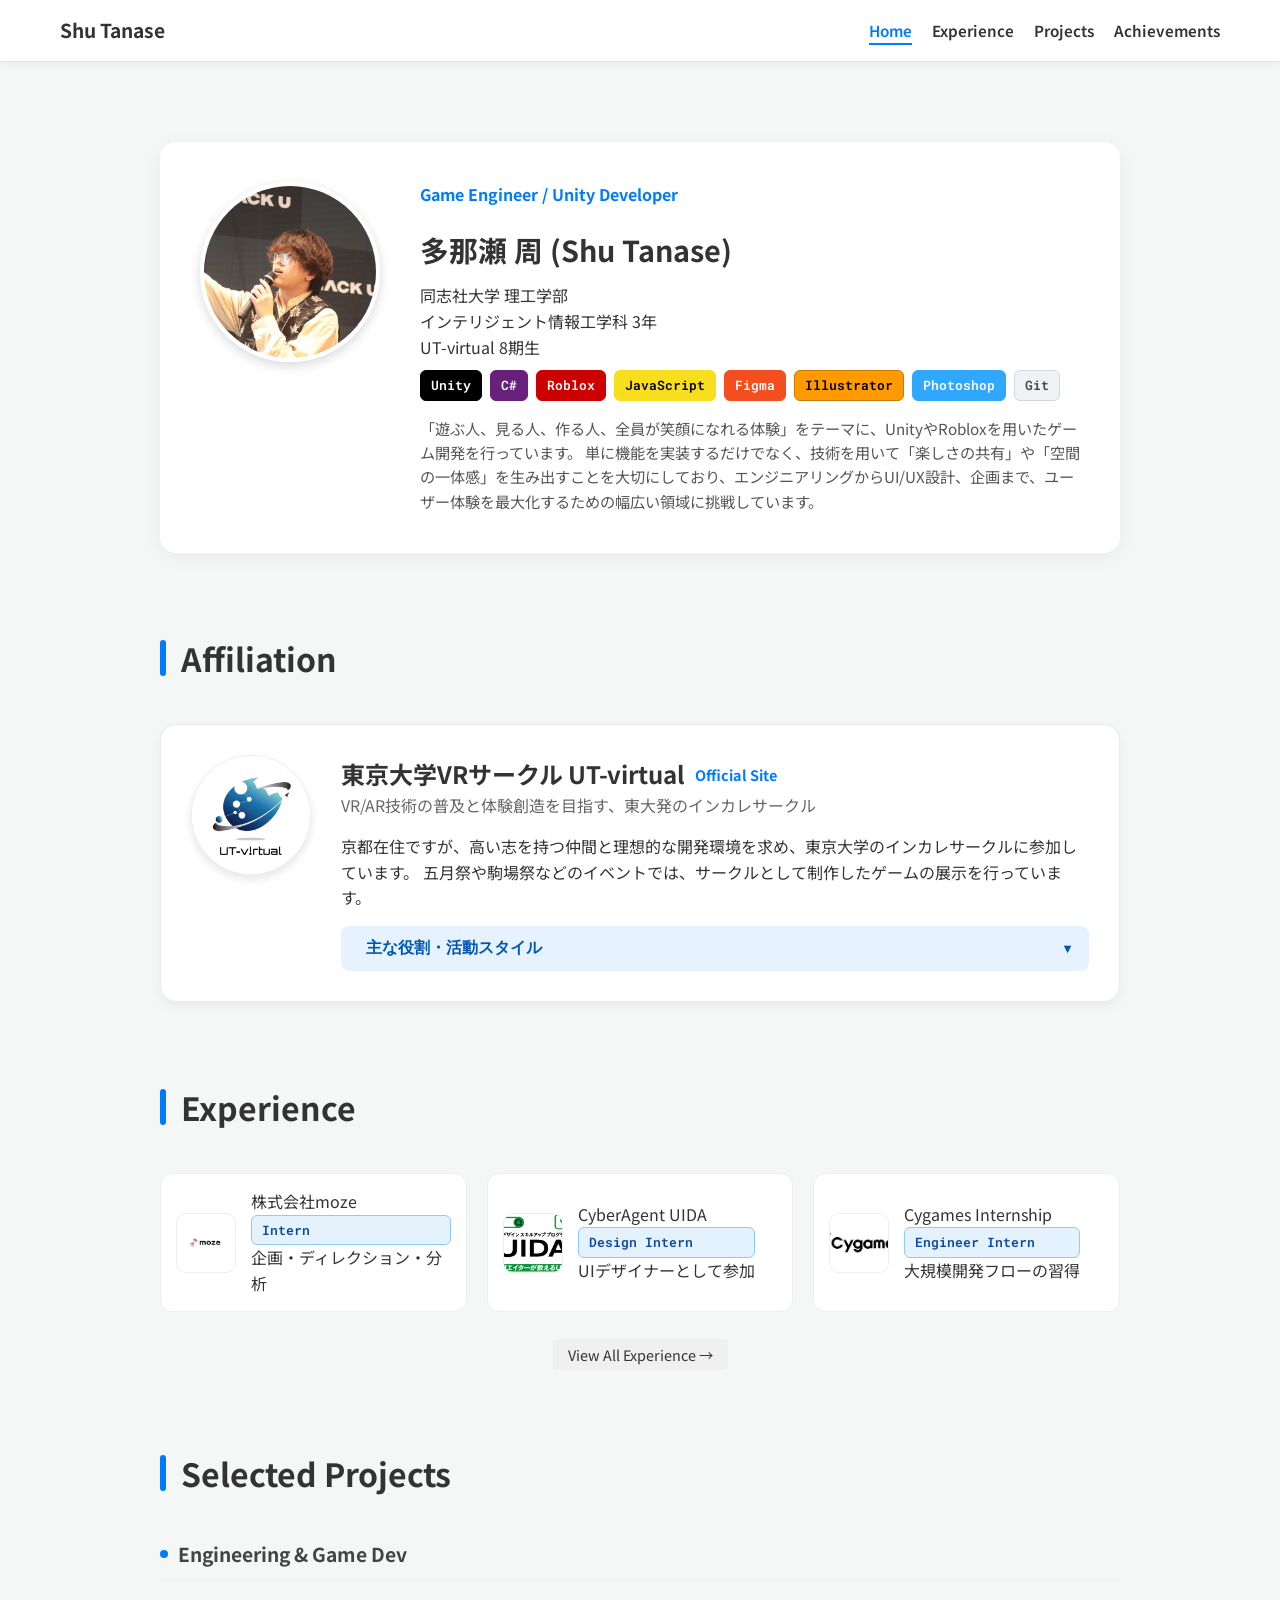
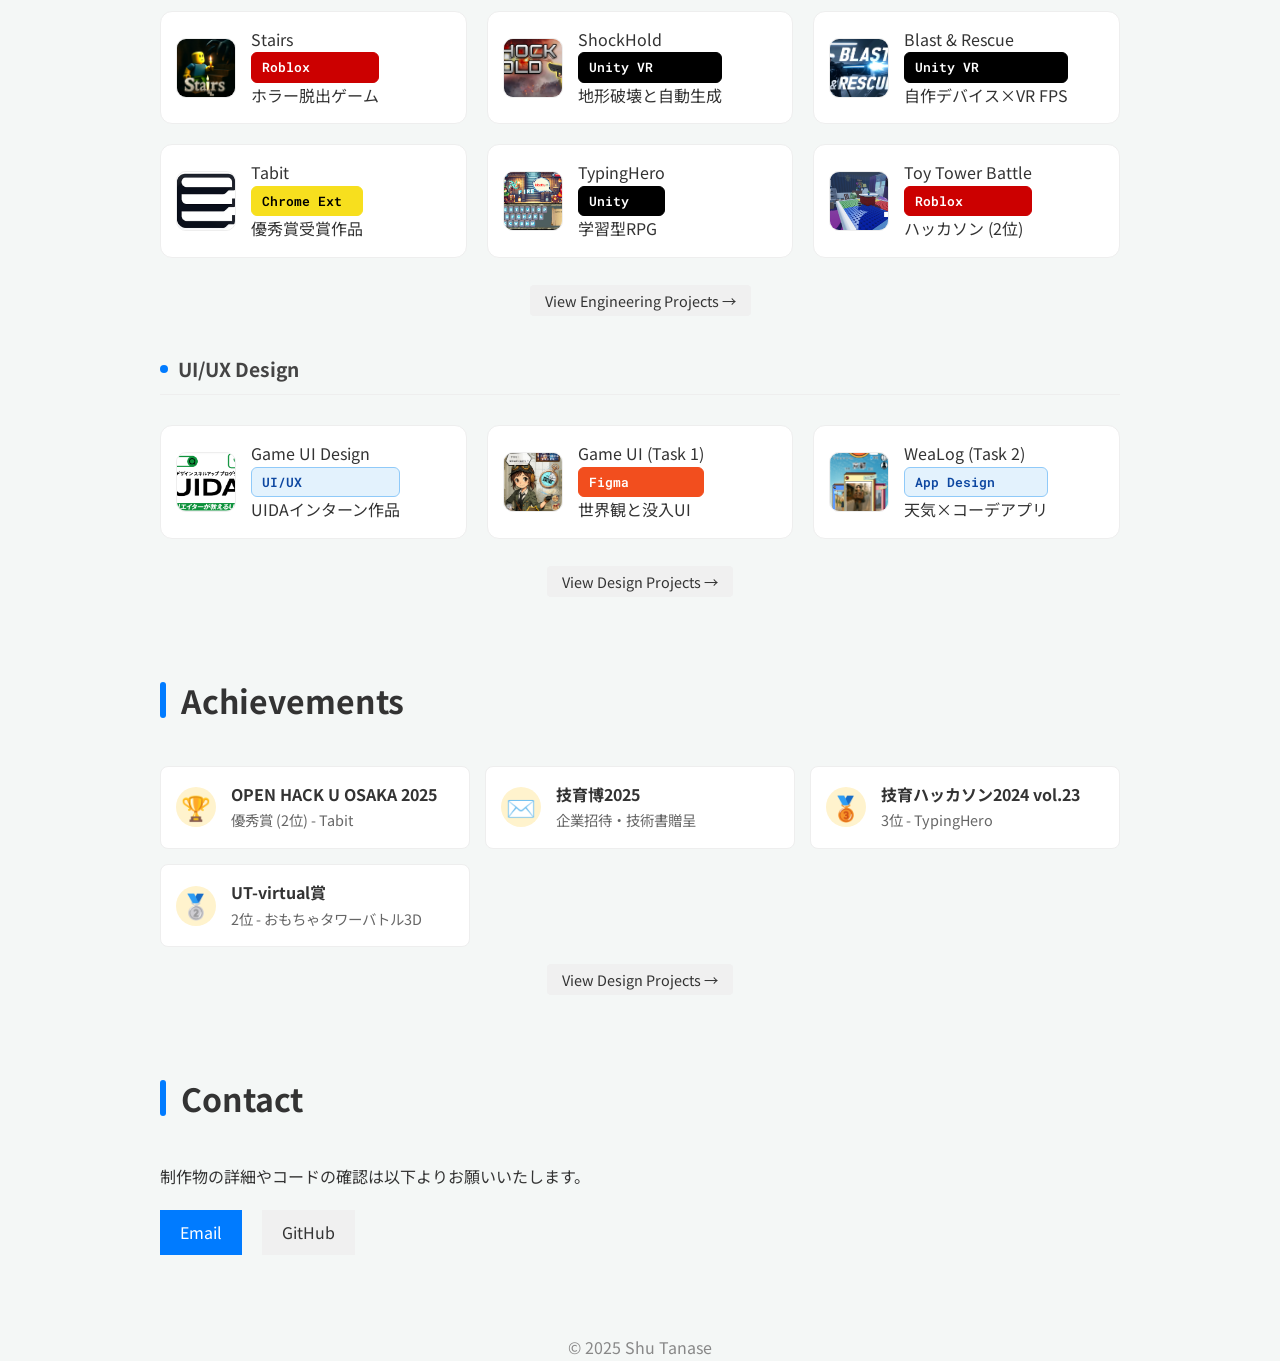
==== commit efd9748d: "1215" ====
--- a/index.html
+++ b/index.html
@@ -68,46 +68,67 @@
                     五月祭や駒場祭などのイベントでは、サークルとして制作したゲームの展示を行っています。
                 </p>
 
-                <h4 style="margin-top: 15px; font-size: 1rem; border-bottom: 1px solid #eee; padding-bottom: 5px;">主な役割・活動スタイル</h4>
-                <ul style="list-style: disc; margin-left: 20px; margin-top: 10px; line-height: 1.8;">
-                    <li style="margin-bottom: 10px;">
-                        <strong>リモート運営（京都）：</strong> 物理的な距離があるため、普段はSNS運用、外部メディアへの記事寄稿、イベントのタイムテーブル作成など、オンラインで完結する運営業務を中心に貢献しています。
-                        <div style="margin-top: 8px; margin-bottom: 15px;">
-                            <a href="https://vr-lifemagazine.com/ut-virtualvr_komabasai/?utm_source=rss&utm_medium=rss&utm_campaign=ut-virtualvr_komabasai" target="_blank" class="btn-secondary" style="font-size: 0.85rem; text-decoration: none; display: inline-flex; align-items: center; gap: 5px; padding: 5px 12px;">
-                                <span>📝</span> 寄稿記事：『学生VRサークルUT-virtual』VR/AR体験展示が東大駒場祭に！
-                            </a>
-                        </div>
-                    </li>
-
-                    <li style="margin-bottom: 10px;">
-                        <strong>現地アテンド（東京）：</strong> イベント当日は東京へ向かい、設営から当日の来場者アテンドまでを担当。制作物を直接ユーザーに届ける「接点」の役割を担っています。
-                    </li>
-
-                    <li>
-                        <strong>ナレッジ共有・教育：</strong> 独自デバイスなど複雑な操作を要する作品について、他メンバーがスムーズにアテンドできるよう「解説動画」を作成・共有。当日は実機を用いたレクチャーやトラブルシューティングも行い、展示品質の向上に貢献しました。
-                    </li>
-                </ul>
-
-                <h4 style="margin-top: 30px; font-size: 1rem; border-bottom: 1px solid #eee; padding-bottom: 5px;">作成したアテンド解説動画</h4>
-                <div style="display: flex; gap: 15px; margin-top: 15px; flex-wrap: wrap;">
-                    <div style="flex: 1; min-width: 250px;">
-                        <p style="font-size: 0.85rem; font-weight: bold; margin-bottom: 5px; color: #555;">ShockHold 解説</p>
-                        <div style="width: 100%; aspect-ratio: 16/9; border-radius: 8px; overflow: hidden; border: 1px solid #eee;">
-                            <iframe src="https://www.youtube.com/embed/ZhDc_zUdXNE?rel=0" title="ShockHold Explanation" width="100%" height="100%" loading="lazy" frameborder="0" allow="accelerometer; autoplay; clipboard-write; encrypted-media; gyroscope; picture-in-picture; web-share" allowfullscreen></iframe>
-                        </div>
-                    </div>
-                    <div style="flex: 1; min-width: 250px;">
-                        <p style="font-size: 0.85rem; font-weight: bold; margin-bottom: 5px; color: #555;">Blast & Rescue 解説</p>
-                        <div style="width: 100%; aspect-ratio: 16/9; border-radius: 8px; overflow: hidden; border: 1px solid #eee;">
-                            <iframe src="https://www.youtube.com/embed/3RV4vLhwdgE?rel=0" title="Blast Explanation" width="100%" height="100%" loading="lazy" frameborder="0" allow="accelerometer; autoplay; clipboard-write; encrypted-media; gyroscope; picture-in-picture; web-share" allowfullscreen></iframe>
-                        </div>
-                    </div>
-                </div>
+                <button class="toggle-details" aria-expanded="false" aria-controls="role-details" style="width: 100%; text-align: left; font-size: 1rem; font-weight: bold; border: none; border-radius: 8px; padding: 12px 15px; background: #e6f2ff; display: flex; justify-content: space-between; align-items: center; color: #0056b3; cursor: pointer; margin-top: 15px; transition: background 0.2s ease;">
+                    <span style="display: flex; align-items: center; gap: 10px;">
+                        <i class="fas fa-list-ul" style="font-size: 0.9em; opacity: 0.8;"></i> 主な役割・活動スタイル
+                    </span>
+                </button>
+                
+                <div id="role-details" style="display: none; margin-top: 10px;">
+                    <ul style="list-style: disc; margin-left: 20px; line-height: 1.8;">
+                        <li style="margin-bottom: 10px;">
+                            <strong>リモート運営（京都）：</strong> 物理的な距離があるため、普段はSNS運用、外部メディアへの記事寄稿、イベントのタイムテーブル作成など、オンラインで完結する運営業務を中心に貢献しています。
+                            <div style="margin-top: 8px; margin-bottom: 15px;">
+                                <a href="https://vr-lifemagazine.com/ut-virtualvr_komabasai/?utm_source=rss&utm_medium=rss&utm_campaign=ut-virtualvr_komabasai" target="_blank" style="
+                                    font-size: 0.9rem;
+                                    text-decoration: none;
+                                    display: inline-flex;
+                                    align-items: center;
+                                    gap: 8px;
+                                    padding: 8px 16px;
+                                    background-color: #fff3cd; /* 背景：薄いオレンジ */
+                                    color: #856404; /* 文字：濃い茶色 */
+                                    border: 1px solid #ffeeba; /* 枠線：少し濃いオレンジ */
+                                    border-radius: 6px;
+                                    font-weight: bold;
+                                    transition: transform 0.2s ease, box-shadow 0.2s ease;
+                                " onmouseover="this.style.transform='translateY(-2px)'; this.style.boxShadow='0 2px 5px rgba(0,0,0,0.1)';" onmouseout="this.style.transform='none'; this.style.boxShadow='none';">
+                                    <span style="font-size: 1.1em;">📝</span>
+                                    寄稿記事：『学生VRサークルUT-virtual』VR/AR体験展示が東大駒場祭に！
+                                </a>
+                            </div>
+                        </li>
+
+                        <li style="margin-bottom: 10px;">
+                            <strong>現地アテンド（東京）：</strong> イベント当日は東京へ向かい、設営から当日の来場者アテンドまでを担当。制作物を直接ユーザーに届ける「接点」の役割を担っています。
+                        </li>
+
+                        <li>
+                            <strong>ナレッジ共有・教育：</strong> 独自デバイスなど複雑な操作を要する作品について、他メンバーがスムーズにアテンドできるよう「解説動画」を作成・共有。当日は実機を用いたレクチャーやトラブルシューティングも行い、展示品質の向上に貢献しました。
+                        </li>
+
+                        <h4 style="margin-top: 30px; font-size: 1rem; border-bottom: 1px solid #eee; padding-bottom: 5px;">作成したアテンド解説動画</h4>
+                        <div style="display: flex; gap: 15px; margin-top: 15px; flex-wrap: wrap;">
+                            <div style="flex: 1; min-width: 250px;">
+                                <p style="font-size: 0.85rem; font-weight: bold; margin-bottom: 5px; color: #555;">ShockHold 解説</p>
+                                <div style="width: 100%; aspect-ratio: 16/9; border-radius: 8px; overflow: hidden; border: 1px solid #eee;">
+                                    <iframe src="https://www.youtube.com/embed/ZhDc_zUdXNE?rel=0" title="ShockHold Explanation" width="100%" height="100%" loading="lazy" frameborder="0" allow="accelerometer; autoplay; clipboard-write; encrypted-media; gyroscope; picture-in-picture; web-share" allowfullscreen></iframe>
+                                </div>
+                            </div>
+                            <div style="flex: 1; min-width: 250px;">
+                                <p style="font-size: 0.85rem; font-weight: bold; margin-bottom: 5px; color: #555;">Blast & Rescue 解説</p>
+                                <div style="width: 100%; aspect-ratio: 16/9; border-radius: 8px; overflow: hidden; border: 1px solid #eee;">
+                                    <iframe src="https://www.youtube.com/embed/3RV4vLhwdgE?rel=0" title="Blast Explanation" width="100%" height="100%" loading="lazy" frameborder="0" allow="accelerometer; autoplay; clipboard-write; encrypted-media; gyroscope; picture-in-picture; web-share" allowfullscreen></iframe>
+                                </div>
+                            </div>
+                        </div>
+                    </ul>
+                </div>
+              
 
             </div>
         </div>
     </section>
-
 
 
     <section id="experience-preview" class="section">
